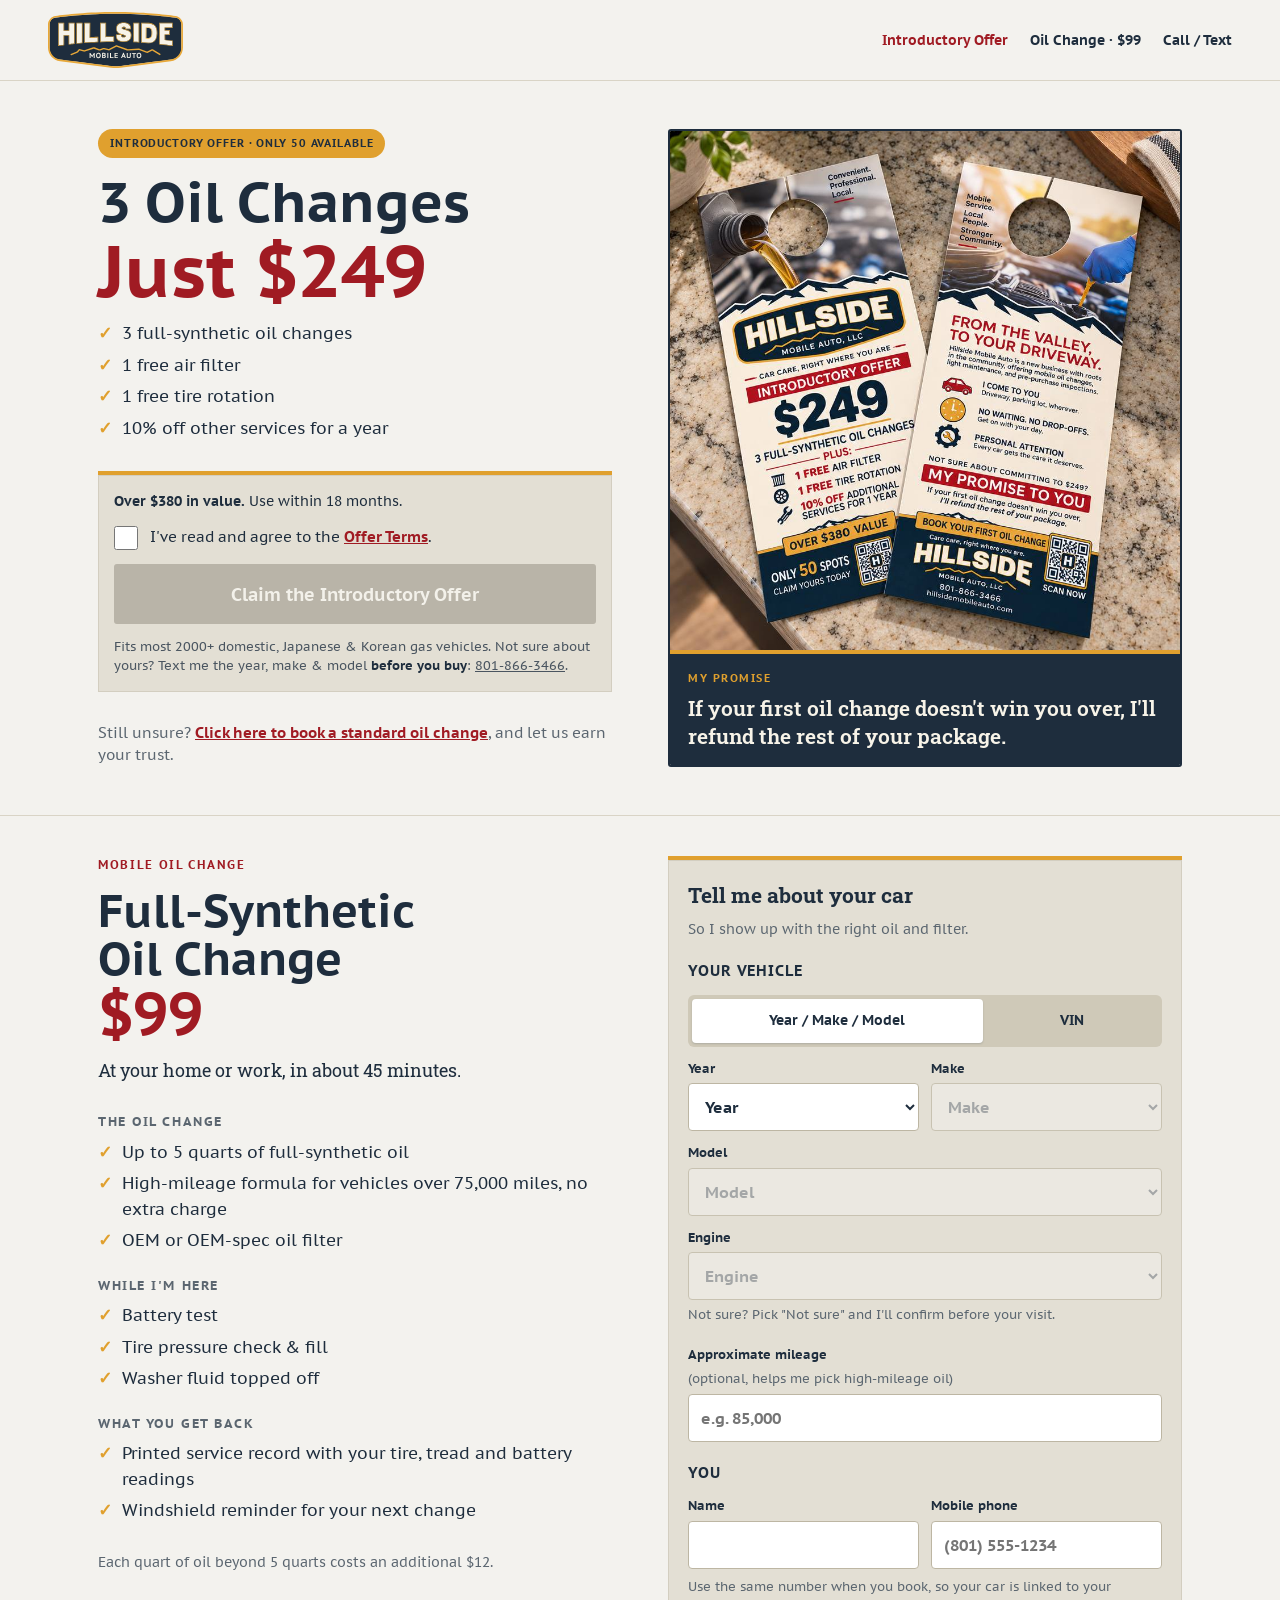
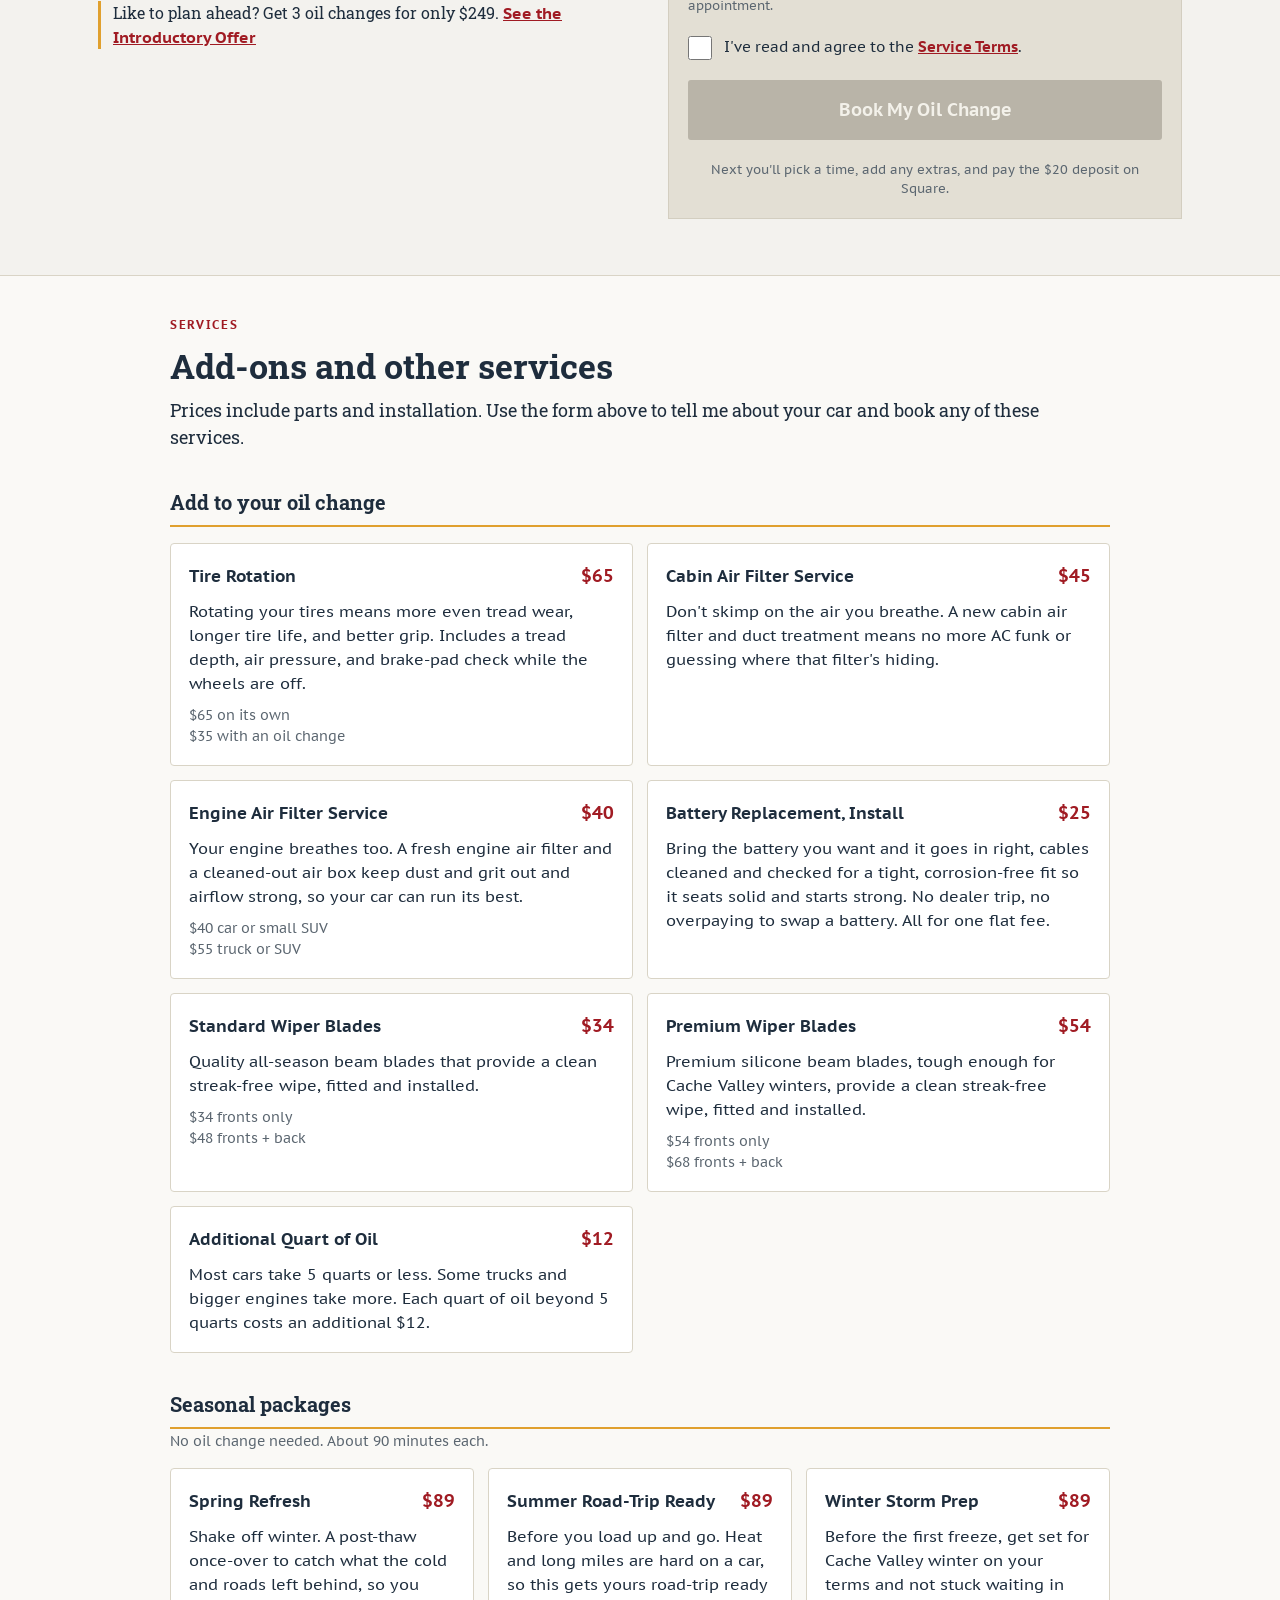
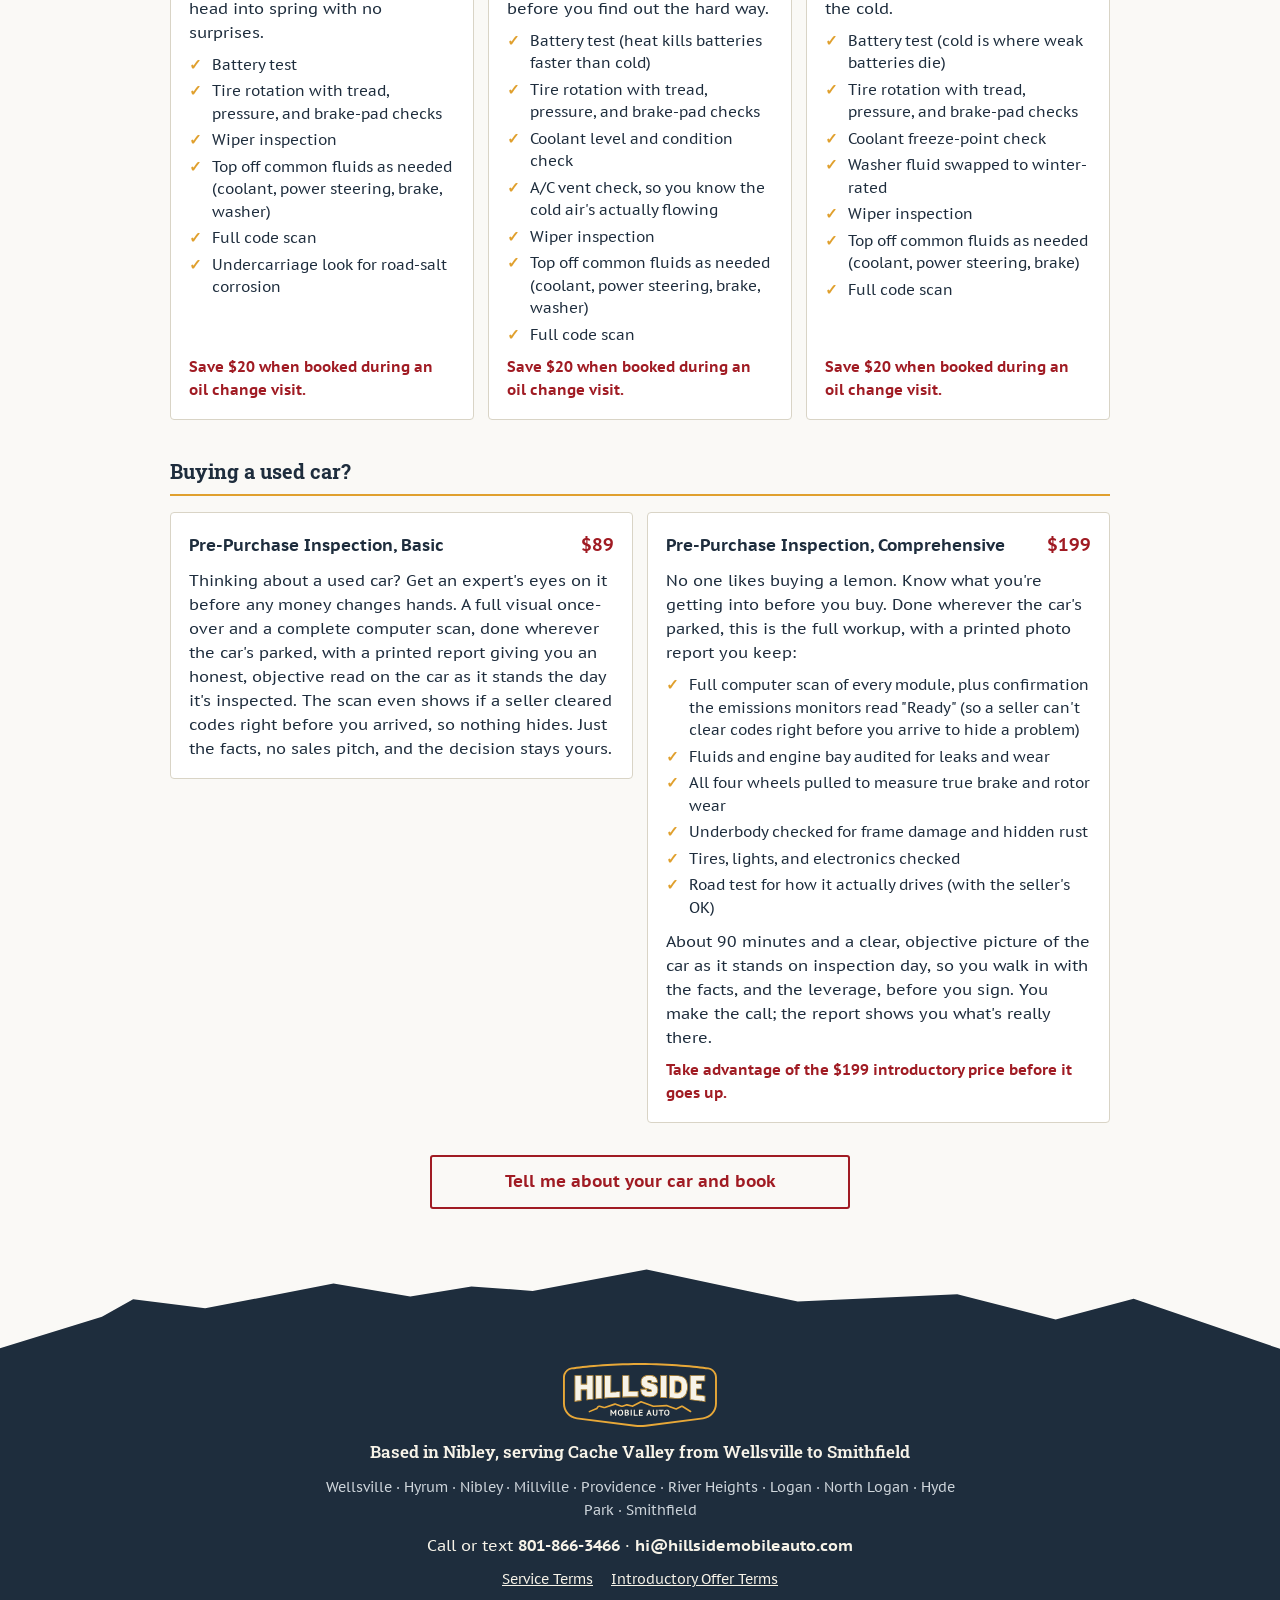
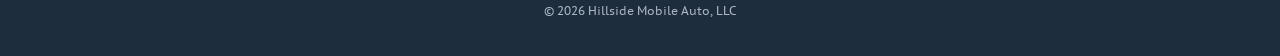
==== index.html @ eb0221ce "SEO: local title and description, LocalBusiness schema, footer town list, sitemap.xml, robots.txt" ====
<!DOCTYPE html>
<html lang="en">
<head>
<meta charset="UTF-8">
<meta name="viewport" content="width=device-width, initial-scale=1.0">
<title>Mobile Oil Change in Logan &amp; Cache Valley, UT | Hillside Mobile Auto</title>
<meta name="description" content="Full-synthetic oil changes at your home or work in Logan, Nibley, Providence, Hyrum, Smithfield and across Cache Valley. $99, or 3 for $249. Book online.">
<link rel="preconnect" href="https://fonts.googleapis.com">
<link rel="preconnect" href="https://fonts.gstatic.com" crossorigin>
<link href="https://fonts.googleapis.com/css2?family=Archivo+Expanded:wght@800&family=PT+Sans+Caption:wght@400;700&family=Roboto+Slab:wght@400;600;700&display=swap" rel="stylesheet">
<link rel="canonical" href="https://hillsidemobileauto.com/">
<meta property="og:type" content="website">
<meta property="og:url" content="https://hillsidemobileauto.com/">
<meta property="og:title" content="Hillside Mobile Auto: 3 Oil Changes, Just $249">
<meta property="og:description" content="Full-synthetic oil changes at your home or work in Cache Valley. Only 50 Introductory Offers available.">
<meta property="og:image" content="https://hillsidemobileauto.com/assets/hero-door-hangers.jpg">
<link rel="stylesheet" href="assets/site.css">
<script type="application/ld+json">
{"@context": "https://schema.org", "@type": "AutomotiveBusiness", "@id": "https://hillsidemobileauto.com/#business", "name": "Hillside Mobile Auto", "legalName": "Hillside Mobile Auto, LLC", "description": "Mobile full-synthetic oil changes, tire rotations, seasonal maintenance and pre-purchase inspections at your home or work in Cache Valley, Utah.", "url": "https://hillsidemobileauto.com/", "telephone": "+1-801-866-3466", "email": "hi@hillsidemobileauto.com", "image": "https://hillsidemobileauto.com/assets/hero-door-hangers.jpg", "priceRange": "$$", "slogan": "Car Care, Right Where You Are", "address": {"@type": "PostalAddress", "addressLocality": "Nibley", "addressRegion": "UT", "postalCode": "84321", "addressCountry": "US"}, "areaServed": [{"@type": "City", "name": "Wellsville, UT"}, {"@type": "City", "name": "Hyrum, UT"}, {"@type": "City", "name": "Nibley, UT"}, {"@type": "City", "name": "Millville, UT"}, {"@type": "City", "name": "Providence, UT"}, {"@type": "City", "name": "River Heights, UT"}, {"@type": "City", "name": "Logan, UT"}, {"@type": "City", "name": "North Logan, UT"}, {"@type": "City", "name": "Hyde Park, UT"}, {"@type": "City", "name": "Smithfield, UT"}, {"@type": "Place", "name": "Cache Valley, Utah"}], "openingHoursSpecification": [{"@type": "OpeningHoursSpecification", "dayOfWeek": ["Monday", "Tuesday", "Wednesday", "Thursday", "Friday", "Saturday"], "opens": "06:00", "closes": "21:00"}], "makesOffer": [{"@type": "Offer", "price": "99", "priceCurrency": "USD", "itemOffered": {"@type": "Service", "name": "Mobile Full-Synthetic Oil Change", "description": "Up to 5 quarts of full-synthetic oil, OEM or OEM-spec filter, battery test and tire pressure check, done at your home or work."}}, {"@type": "Offer", "price": "249", "priceCurrency": "USD", "itemOffered": {"@type": "Service", "name": "Introductory Offer: 3 Oil Changes", "description": "3 full-synthetic oil changes, 1 free air filter, 1 free tire rotation and 10% off other services for a year."}}, {"@type": "Offer", "price": "65", "priceCurrency": "USD", "itemOffered": {"@type": "Service", "name": "Mobile Tire Rotation"}}, {"@type": "Offer", "price": "89", "priceCurrency": "USD", "itemOffered": {"@type": "Service", "name": "Seasonal Maintenance Package"}}, {"@type": "Offer", "price": "89", "priceCurrency": "USD", "itemOffered": {"@type": "Service", "name": "Pre-Purchase Inspection, Basic"}}, {"@type": "Offer", "price": "199", "priceCurrency": "USD", "itemOffered": {"@type": "Service", "name": "Pre-Purchase Inspection, Comprehensive"}}]}
</script>
<style>
  /* October hours strip (temporary). Hidden by default; the script below shows it until Oct 31. */
  .promo{display:block;background:var(--amber);color:var(--navy);text-align:center;text-decoration:none;font-size:18px;font-weight:700;line-height:1.35;padding:14px 16px}
  .promo span{display:block;font-weight:400;font-size:16px;margin-top:2px}
  @media (min-width:820px){.promo{font-size:20px;padding:16px 24px}.promo span{display:inline;font-size:20px;margin:0 0 0 4px}}
  .promo:hover span,.promo:focus-visible span{text-decoration:underline}
  .promo:focus-visible{outline:3px solid var(--navy);outline-offset:-3px}
  /* Footer town list (for local search) */
  .foot .towns{font-size:14px;color:#cfd6dc;line-height:1.6}
</style>
</head>
<body>

<a class="promo" id="promo" href="#oil-change" hidden>October hours: 6 AM to 9 PM, Monday through Saturday. <span>Get it done before work or after dinner.</span></a>
<script>
  // Show the October hours strip until the end of Oct 31, 2026 (Utah time = 6:00 UTC on Nov 1).
  if (Date.now() < Date.UTC(2026, 10, 1, 6, 0, 0)) document.getElementById("promo").hidden = false;
</script>

<header class="s-head">
  <a class="badge-link" href="/" aria-label="Hillside Mobile Auto home"><img src="assets/badge.svg" alt="Hillside Mobile Auto" width="907" height="376"></a>
  <nav class="s-nav" aria-label="Main"><a class="o" href="#offer">Introductory Offer</a><a href="#oil-change">Oil Change · $99</a><a href="sms:+18018663466">Call / Text</a></nav>
  <a class="s-text" href="sms:+18018663466">Call / Text</a>
</header>

<main>
  <!-- ============ HERO: INTRODUCTORY OFFER (door hanger QR lands here) ============ -->
  <section id="offer" aria-labelledby="offer-title">
    <div class="hero">
      <div class="copy">
        <div class="grp pitch">
          <span class="chip">Introductory Offer · Only 50 Available</span>
          <h1 class="s-h1" id="offer-title">3 Oil Changes<br><span class="price-hl">Just $249</span></h1>
          <ul class="checks"><li>3 full-synthetic oil changes</li><li>1 free air filter</li><li>1 free tire rotation</li><li>10% off other services for a year</li></ul>
        </div>
        <div class="grp buy">
          <p class="value"><b>Over $380 in value.</b> Use within 18 months.</p>
          <label class="agree"><input type="checkbox" id="agreeOffer"> <span>I've read and agree to the <a href="/introductory-offer-terms.html" target="_blank" rel="noopener">Offer Terms</a>.</span></label>
          <a class="btn is-off" id="claim" href="https://square.link/u/TLJPELes" aria-disabled="true">Claim the Introductory Offer</a>
          <p class="elig">Fits most 2000+ domestic, Japanese &amp; Korean gas vehicles. Not sure about yours? Text me the year, make &amp; model <b>before you buy</b>: <a href="sms:+18018663466">801-866-3466</a>.</p>
        </div>
        <figure class="fig">
          <div class="media"><img src="assets/hero-door-hangers.jpg" alt="Hillside Mobile Auto door hangers on a kitchen counter" width="1000" height="914"></div>
          <figcaption class="plate"><p class="plate-by">My Promise</p><p class="plate-q">If your first oil change doesn't win you over, I'll refund the rest of your package.</p></figcaption>
        </figure>
        <div class="grp assure"><p class="alt">Still unsure? <a href="#oil-change">Click here to book a standard oil change</a>, and let us earn your trust.</p></div>
      </div>
    </div>
  </section>

  <!-- ============ $99 OIL CHANGE (hero "Still unsure?" link jumps here) ============ -->
  <section id="oil-change" class="sec" aria-labelledby="oc-title">
    <div class="wrap narrow">
      <div class="intro">
        <span class="eyebrow">Mobile Oil Change</span>
        <h2 class="h1" id="oc-title">Full-Synthetic Oil Change <span class="price">$99</span></h2>
        <p class="lede">At your home or work, in about 45 minutes.</p>
      </div>

      <div class="incl">
        <div>
          <h3 class="incl-h">The oil change</h3>
          <ul class="checks">
            <li>Up to 5 quarts of full-synthetic oil</li>
            <li>High-mileage formula for vehicles over 75,000 miles, no extra charge</li>
            <li>OEM or OEM-spec oil filter</li>
          </ul>
        </div>
        <div>
          <h3 class="incl-h">While I'm here</h3>
          <ul class="checks">
            <li>Battery test</li>
            <li>Tire pressure check &amp; fill</li>
            <li>Washer fluid topped off</li>
          </ul>
        </div>
        <div>
          <h3 class="incl-h">What you get back</h3>
          <ul class="checks">
            <li>Printed service record with your tire, tread and battery readings</li>
            <li>Windshield reminder for your next change</li>
          </ul>
        </div>
      </div>

      <p class="fine">Each quart of oil beyond 5 quarts costs an additional $12.</p>

      <form class="card" id="picker" novalidate aria-labelledby="pk-title">
    <h2 id="pk-title">Tell me about your car</h2>
    <p class="fine" style="margin-top:-12px">So I show up with the right oil and filter.</p>

    <div class="step">
      <div class="step-head"><h3>Your vehicle</h3></div>
      <div class="tabs" role="tablist" aria-label="How to enter your vehicle">
        <button type="button" role="tab" id="tabYmm" aria-selected="true" aria-controls="ymm">Year / Make / Model</button>
        <button type="button" role="tab" id="tabVin" aria-selected="false" aria-controls="vinStep" tabindex="-1">VIN</button>
      </div>
      <div class="grid" id="ymm" role="tabpanel" aria-labelledby="tabYmm">
        <label>Year<select id="year" required><option value="">Year</option></select></label>
        <label>Make<select id="make" required disabled><option value="">Make</option></select></label>
        <label class="full">Model<select id="model" required disabled><option value="">Model</option></select></label>
        <label class="full">Engine<select id="engine" required disabled><option value="">Engine</option></select>
          <span class="hint">Not sure? Pick "Not sure" and I'll confirm before your visit.</span></label>
      </div>
      <div id="vinStep" role="tabpanel" aria-labelledby="tabVin" hidden>
        <label>17-character VIN<input id="vin" maxlength="17" autocomplete="off" autocapitalize="characters" spellcheck="false" placeholder="e.g. 4T1B11HK5JU123456">
          <span class="hint">Most accurate. It's on your insurance card, registration, or the driver's side of the dashboard.</span></label>
      </div>
    </div>

    <div class="vehicle-chip" id="chip" aria-live="polite"></div>
    <div class="status" id="vstatus" role="status"></div>

    <div class="step">
      <div class="grid">
        <label class="full">Approximate mileage <span class="opt">(optional, helps me pick high-mileage oil)</span><input id="miles" inputmode="numeric" placeholder="e.g. 85,000"></label>
      </div>
    </div>

    <div class="step">
      <div class="step-head"><h3>You</h3></div>
      <div class="grid">
        <label>Name<input id="name" autocomplete="name" required></label>
        <label>Mobile phone<input id="phone" type="tel" autocomplete="tel" inputmode="tel" placeholder="(801) 555-1234" required></label>
      </div>
      <span class="hint" style="margin-top:-4px">Use the same number when you book, so your car is linked to your appointment.</span>
      <div class="hp" aria-hidden="true"><label>Website<input id="website" tabindex="-1" autocomplete="off"></label></div>
    </div>

    <label class="agree"><input type="checkbox" id="agreeService"> <span>I've read and agree to the <a href="/terms.html" target="_blank" rel="noopener">Service Terms</a>.</span></label>
    <div class="status" id="fstatus" role="alert"></div>
    <button class="btn" id="go" type="submit" disabled>Book My Oil Change</button>
    <p class="after">Next you'll pick a time, add any extras, and pay the $20 deposit on Square.</p>
  </form>

      <p class="nudge">Like to plan ahead? Get 3 oil changes for only $249. <a href="#offer">See the Introductory Offer</a></p>
    </div>
  </section>

  <!-- ============ SERVICES & ADD-ONS ============ -->
  <section id="services" class="sec sec-alt" aria-labelledby="svc-title">
    <div class="wrap">
      <div class="intro">
        <span class="eyebrow">Services</span>
        <h2 class="h2" id="svc-title">Add-ons and other services</h2>
        <p class="lede">Prices include parts and installation. Use the form above to tell me about your car and book any of these services.</p>
      </div>

      <h3 class="grp-h">Add to your oil change</h3>
      <div class="svc-grid">
        <article class="svc">
          <div class="svc-top"><h4>Tire Rotation</h4><p class="svc-price">$65</p></div>
          <p>Rotating your tires means more even tread wear, longer tire life, and better grip. Includes a tread depth, air pressure, and brake-pad check while the wheels are off.</p>
          <p class="svc-note">$65 on its own<br>$35 with an oil change</p>
        </article>

        <article class="svc">
          <div class="svc-top"><h4>Cabin Air Filter Service</h4><p class="svc-price">$45</p></div>
          <p>Don't skimp on the air you breathe. A new cabin air filter and duct treatment means no more AC funk or guessing where that filter's hiding.</p>
        </article>

        <article class="svc">
          <div class="svc-top"><h4>Engine Air Filter Service</h4><p class="svc-price">$40</p></div>
          <p>Your engine breathes too. A fresh engine air filter and a cleaned-out air box keep dust and grit out and airflow strong, so your car can run its best.</p>
          <p class="svc-note">$40 car or small SUV<br>$55 truck or SUV</p>
        </article>

        <article class="svc">
          <div class="svc-top"><h4>Battery Replacement, Install</h4><p class="svc-price">$25</p></div>
          <p>Bring the battery you want and it goes in right, cables cleaned and checked for a tight, corrosion-free fit so it seats solid and starts strong. No dealer trip, no overpaying to swap a battery. All for one flat fee.</p>
        </article>

        <article class="svc">
          <div class="svc-top"><h4>Standard Wiper Blades</h4><p class="svc-price">$34</p></div>
          <p>Quality all-season beam blades that provide a clean streak-free wipe, fitted and installed.</p>
          <p class="svc-note">$34 fronts only<br>$48 fronts + back</p>
        </article>

        <article class="svc">
          <div class="svc-top"><h4>Premium Wiper Blades</h4><p class="svc-price">$54</p></div>
          <p>Premium silicone beam blades, tough enough for Cache Valley winters, provide a clean streak-free wipe, fitted and installed.</p>
          <p class="svc-note">$54 fronts only<br>$68 fronts + back</p>
        </article>

        <article class="svc">
          <div class="svc-top"><h4>Additional Quart of Oil</h4><p class="svc-price">$12</p></div>
          <p>Most cars take 5 quarts or less. Some trucks and bigger engines take more. Each quart of oil beyond 5 quarts costs an additional $12.</p>
        </article>
      </div>

      <h3 class="grp-h">Seasonal packages</h3>
      <p class="fine grp-sub">No oil change needed. About 90 minutes each.</p>
      <div class="svc-grid three">
        <article class="svc">
          <div class="svc-top"><h4>Spring Refresh</h4><p class="svc-price">$89</p></div>
          <p>Shake off winter. A post-thaw once-over to catch what the cold and roads left behind, so you head into spring with no surprises.</p>
          <ul class="checks sm">
            <li>Battery test</li>
            <li>Tire rotation with tread, pressure, and brake-pad checks</li>
            <li>Wiper inspection</li>
            <li>Top off common fluids as needed (coolant, power steering, brake, washer)</li>
            <li>Full code scan</li>
            <li>Undercarriage look for road-salt corrosion</li>
          </ul>
          <p class="svc-save">Save $20 when booked during an oil change visit.</p>
        </article>

        <article class="svc">
          <div class="svc-top"><h4>Summer Road-Trip Ready</h4><p class="svc-price">$89</p></div>
          <p>Before you load up and go. Heat and long miles are hard on a car, so this gets yours road-trip ready before you find out the hard way.</p>
          <ul class="checks sm">
            <li>Battery test (heat kills batteries faster than cold)</li>
            <li>Tire rotation with tread, pressure, and brake-pad checks</li>
            <li>Coolant level and condition check</li>
            <li>A/C vent check, so you know the cold air's actually flowing</li>
            <li>Wiper inspection</li>
            <li>Top off common fluids as needed (coolant, power steering, brake, washer)</li>
            <li>Full code scan</li>
          </ul>
          <p class="svc-save">Save $20 when booked during an oil change visit.</p>
        </article>

        <article class="svc">
          <div class="svc-top"><h4>Winter Storm Prep</h4><p class="svc-price">$89</p></div>
          <p>Before the first freeze, get set for Cache Valley winter on your terms and not stuck waiting in the cold.</p>
          <ul class="checks sm">
            <li>Battery test (cold is where weak batteries die)</li>
            <li>Tire rotation with tread, pressure, and brake-pad checks</li>
            <li>Coolant freeze-point check</li>
            <li>Washer fluid swapped to winter-rated</li>
            <li>Wiper inspection</li>
            <li>Top off common fluids as needed (coolant, power steering, brake)</li>
            <li>Full code scan</li>
          </ul>
          <p class="svc-save">Save $20 when booked during an oil change visit.</p>
        </article>
      </div>

      <h3 class="grp-h">Buying a used car?</h3>
      <div class="svc-grid top">
        <article class="svc">
          <div class="svc-top"><h4>Pre-Purchase Inspection, Basic</h4><p class="svc-price">$89</p></div>
          <p>Thinking about a used car? Get an expert's eyes on it before any money changes hands. A full visual once-over and a complete computer scan, done wherever the car's parked, with a printed report giving you an honest, objective read on the car as it stands the day it's inspected. The scan even shows if a seller cleared codes right before you arrived, so nothing hides. Just the facts, no sales pitch, and the decision stays yours.</p>
        </article>
        <article class="svc">
          <div class="svc-top"><h4>Pre-Purchase Inspection, Comprehensive</h4><p class="svc-price">$199</p></div>
          <p>No one likes buying a lemon. Know what you're getting into before you buy. Done wherever the car's parked, this is the full workup, with a printed photo report you keep:</p>
          <ul class="checks sm">
            <li>Full computer scan of every module, plus confirmation the emissions monitors read "Ready" (so a seller can't clear codes right before you arrive to hide a problem)</li>
            <li>Fluids and engine bay audited for leaks and wear</li>
            <li>All four wheels pulled to measure true brake and rotor wear</li>
            <li>Underbody checked for frame damage and hidden rust</li>
            <li>Tires, lights, and electronics checked</li>
            <li>Road test for how it actually drives (with the seller's OK)</li>
          </ul>
          <p>About 90 minutes and a clear, objective picture of the car as it stands on inspection day, so you walk in with the facts, and the leverage, before you sign. You make the call; the report shows you what's really there.</p>
          <p class="svc-save">Take advantage of the $199 introductory price before it goes up.</p>
        </article>
      </div>

      <div class="back"><a class="btn btn-ghost" href="#picker">Tell me about your car and book</a></div>
    </div>
  </section>
</main>

<footer>
  <div class="ridge-wrap" aria-hidden="true"><svg class="ridge" viewBox="0 0 1067 160" preserveAspectRatio="none"><path d="M0,160l0,-12l85,-56l26,-31l60,16l107,-44l64,23l51,-18l51,8l95,-38l126,57l133,-13l82,45l65,-37l122,89l0,12Z" fill="#1E2D3D"/></svg></div>
  <div class="foot">
    <div class="foot-in">
      <img src="assets/badge.svg" alt="Hillside Mobile Auto" width="907" height="376">
      <p class="area">Based in Nibley, serving Cache Valley from Wellsville to Smithfield</p>
      <p class="towns">Wellsville · Hyrum · Nibley · Millville · Providence · River Heights · Logan · North Logan · Hyde Park · Smithfield</p>
      <p class="contact">Call or text <a href="sms:+18018663466">801-866-3466</a> · <a href="mailto:hi@hillsidemobileauto.com">hi@hillsidemobileauto.com</a></p>
      <p class="links"><a href="/terms.html">Service Terms</a><a href="/introductory-offer-terms.html">Introductory Offer Terms</a></p>
      <p class="copy-r">© 2026 Hillside Mobile Auto, LLC</p>
    </div>
  </div>
</footer>

<script src="assets/home.js"></script>
</body>
</html>
---- assets/site.css ----
/* Hillside Mobile Auto: one-page site. Phone-first; laptop layout at 820px+. */
:root{
  --navy:#1E2D3D; --page:#F3F2EE; --alt:#FAF9F6; --panel:#E3DFD4; --panel-edge:#D3CEC0; --amber:#E0A02E;
  --maroon:#A01B23; --muted:#5b6670; --line:#d9d4c6; --white:#FFFFFF; --cream:#F7F3E8;
  --ok:#2f6b3a; --okbg:#e8f1e8; --warnbg:#fbf1dc;
  --f-display:'Archivo Expanded','Arial Black',sans-serif;
  --f-body:'PT Sans Caption',Arial,sans-serif;
  --f-slab:'Roboto Slab',Georgia,serif;
}
*{box-sizing:border-box}
html{color-scheme:light;scroll-behavior:smooth}
@media (prefers-reduced-motion:reduce){html{scroll-behavior:auto}}
[hidden]{display:none!important}
body{margin:0;background:var(--page);color:var(--navy);font-family:var(--f-body);font-size:16px;line-height:1.5}
a{color:var(--maroon)}
img{max-width:100%;display:block}
.test-banner{background:var(--navy);color:#fff;text-align:center;font-size:13px;padding:8px 16px}

/* ---------- header ---------- */
.s-head{display:flex;align-items:center;justify-content:space-between;gap:12px;padding:12px 20px;border-bottom:1px solid var(--line);background:var(--page)}
.badge-link img{height:46px;width:auto}
.s-nav{display:none;gap:22px;font-size:14px;font-weight:700}
.s-nav a{color:var(--navy);text-decoration:none}
.s-nav a.o{color:var(--maroon)}
.s-text{font-size:14px;font-weight:700;color:var(--maroon);text-decoration:none;white-space:nowrap}

/* ---------- shared ---------- */
.eyebrow{font-size:12px;font-weight:700;letter-spacing:.14em;text-transform:uppercase;color:var(--maroon)}
.checks{list-style:none;margin:0;padding:0;display:flex;flex-direction:column;gap:6px;font-size:17px}
.checks li{display:flex;gap:10px}
.checks li:before{content:"✓";color:var(--amber);font-weight:700}
.checks.sm{font-size:15px;gap:4px}
.fine{font-size:14px;color:var(--muted);margin:0}
.btn{display:flex;align-items:center;justify-content:center;width:100%;min-height:60px;border:0;border-radius:3px;background:var(--maroon);color:#fff;font:inherit;font-weight:700;font-size:18px;cursor:pointer;padding:14px 20px;text-align:center;text-decoration:none}
.btn:focus-visible{outline:3px solid var(--amber);outline-offset:3px}
.btn:disabled,.btn.is-off{background:#b9b4a8;color:#f3f1ea;cursor:not-allowed}
a.btn.is-off{pointer-events:none}
.btn.btn-ghost{background:transparent;color:var(--maroon);box-shadow:inset 0 0 0 2px var(--maroon);max-width:420px;min-height:52px;font-size:17px}
.agree{display:flex;gap:12px;align-items:flex-start;font-size:15px;font-weight:400;line-height:1.4;cursor:pointer;flex-direction:row}
.agree input{appearance:auto;width:24px;height:24px;min-height:0;margin:0;flex:0 0 auto;accent-color:var(--maroon);cursor:pointer;padding:0}
.agree a{font-weight:700}

/* ---------- hero (Introductory Offer) ---------- */
.hero{padding:28px 20px 40px;max-width:1180px;margin:0 auto}
.copy{display:flex;flex-direction:column;gap:30px;min-width:0}
.grp{display:flex;flex-direction:column;min-width:0}
.pitch{gap:14px}
.chip{display:inline-block;background:var(--amber);color:var(--navy);font-size:11px;font-weight:700;text-transform:uppercase;letter-spacing:.08em;padding:6px 12px;border-radius:20px;align-self:flex-start}
.s-h1{font-weight:700;line-height:1.05;font-size:40px;margin:0;text-wrap:balance}
.price-hl{color:var(--maroon);display:block;font-size:1.3em;line-height:1;margin-top:4px}
.buy{gap:14px;background:var(--panel);box-shadow:inset 0 0 0 1px var(--panel-edge);border-top:4px solid var(--amber);padding:16px}
.buy p{margin:0}
.value{font-size:14px}
.elig{font-size:13px;color:#4a5560;line-height:1.45}
.elig b{color:var(--navy)}
.elig a{color:inherit;white-space:nowrap}
.fig{margin:0;display:flex;flex-direction:column;border:2px solid var(--navy);border-radius:3px;overflow:hidden;background:var(--cream);min-width:0}
.media{aspect-ratio:4/3;overflow:hidden;background:#dcd9cb}
.media img{width:100%;height:100%;object-fit:cover;object-position:50% 45%}
.plate{background:var(--navy);color:var(--cream);border-top:4px solid var(--amber);padding:16px 18px 14px;display:flex;flex-direction:column;gap:8px}
.plate p{margin:0}
.plate-by{font-size:11px;font-weight:700;letter-spacing:.14em;text-transform:uppercase;color:var(--amber)}
.plate-q{font-family:var(--f-slab);font-size:17px;line-height:1.35;font-weight:600}
.alt{font-size:15px;color:var(--muted);margin:0}
.alt a{font-weight:700}

/* ---------- sections ---------- */
.sec{padding-block:40px 56px;border-top:1px solid var(--line)}
.sec-alt{background:var(--alt)}
.wrap{max-width:980px;margin:0 auto;padding-inline:20px;display:flex;flex-direction:column;gap:28px}
.wrap.narrow{max-width:640px}
.intro{display:flex;flex-direction:column;gap:12px}
.h1{font-size:clamp(32px,8vw,46px);line-height:1.05;margin:0;text-wrap:balance}
.h1 .price{display:block;color:var(--maroon);font-size:1.3em}
.h2{font-family:var(--f-slab);font-size:clamp(26px,6vw,34px);line-height:1.15;margin:0}
.lede{margin:0;font-size:18px;font-family:var(--f-slab)}
.incl{display:grid;gap:22px}
.incl-h{margin:0 0 8px;font-size:13px;letter-spacing:.12em;text-transform:uppercase;color:var(--muted)}
.nudge{border-left:3px solid var(--amber);padding-left:12px;font-family:var(--f-slab);font-size:16px;margin:0}
.nudge a{font-family:var(--f-body);font-weight:700}
#oil-change,#services,#offer,#picker{scroll-margin-top:12px}
/* $99 section: description left, car form right on laptop (mirrors the hero) */
#oil-change .wrap{display:grid;gap:28px;grid-template-areas:"intro" "incl" "fine" "form" "nudge"}
#oil-change .intro{grid-area:intro}
#oil-change .incl{grid-area:incl}
#oil-change .wrap > .fine{grid-area:fine}
#oil-change #picker{grid-area:form}
#oil-change .nudge{grid-area:nudge}

/* ---------- car picker form ---------- */
.card{background:var(--panel);box-shadow:inset 0 0 0 1px var(--panel-edge);border-top:4px solid var(--amber);padding:20px;display:flex;flex-direction:column;gap:20px}
.card h2{font-family:var(--f-slab);font-size:21px;margin:0}
.step{display:flex;flex-direction:column;gap:12px}
.step-head{display:flex;align-items:baseline;justify-content:space-between;gap:10px;flex-wrap:wrap}
.step-head h3{margin:0;font-size:15px;letter-spacing:.06em;text-transform:uppercase}
.linkbtn{background:none;border:0;padding:0;font:inherit;font-size:14px;font-weight:700;color:var(--maroon);text-decoration:underline;text-underline-offset:3px;cursor:pointer}
.tabs{display:grid;grid-template-columns:1.7fr 1fr;background:#cfc9b8;border-radius:6px;padding:4px;gap:4px}
.tabs [role=tab]{font:inherit;font-size:14px;white-space:nowrap;padding:0 8px;font-weight:700;border:0;border-radius:4px;min-height:44px;background:transparent;color:var(--navy);cursor:pointer}
.tabs [role=tab][aria-selected=true]{background:var(--white);box-shadow:0 1px 2px rgba(30,45,61,.18)}
.tabs [role=tab]:focus-visible{outline:3px solid var(--amber);outline-offset:1px}
.grid{display:grid;grid-template-columns:1fr 1fr;gap:12px}
.grid .full{grid-column:1/-1}
@media (max-width:420px){.grid{grid-template-columns:1fr}}
.card label{display:flex;flex-direction:column;gap:5px;font-size:13px;font-weight:700;min-width:0}
.card label.agree{flex-direction:row;font-size:15px;font-weight:400;gap:12px}
label .opt{font-weight:400;color:var(--muted)}
select,input{font:inherit;font-size:16px;width:100%;min-height:48px;padding:10px 12px;border:1.5px solid #bdb6a3;border-radius:4px;background:var(--white);color:var(--navy)}
select:disabled{background:#efede7;color:#8a8f94}
select:focus,input:focus{outline:3px solid var(--amber);outline-offset:1px;border-color:var(--navy)}
.hint{font-size:13px;color:var(--muted);font-weight:400}
.status{font-size:14px;padding:10px 12px;border-radius:4px;display:none}
.status.show{display:block}
.status.ok{background:var(--okbg);color:var(--ok)}
.status.warn{background:var(--warnbg);color:#6d4b0e}
.status.err{background:#f6e3e4;color:var(--maroon)}
.vehicle-chip{display:none;background:var(--white);border-radius:4px;padding:10px 12px;font-weight:700}
.vehicle-chip.show{display:block}
.after{font-size:13px;color:var(--muted);text-align:center;margin:0}
.hp{position:absolute;left:-9999px;width:1px;height:1px;overflow:hidden}
.spin{display:inline-block;width:14px;height:14px;border:2px solid currentColor;border-right-color:transparent;border-radius:50%;animation:s .7s linear infinite;vertical-align:-2px;margin-right:6px}
@keyframes s{to{transform:rotate(360deg)}}
@media (prefers-reduced-motion:reduce){.spin{animation:none}}

/* ---------- services ---------- */
.grp-h{margin:8px 0 -12px;font-family:var(--f-slab);font-size:20px;padding-bottom:8px;border-bottom:2px solid var(--amber)}
.grp-sub{margin:-14px 0 -12px}
.svc-grid{display:grid;grid-template-columns:1fr;gap:14px}
@media (min-width:760px){.svc-grid{grid-template-columns:1fr 1fr}}
@media (min-width:960px){.svc-grid.three{grid-template-columns:repeat(3,1fr)}}
.svc-grid.top{align-items:start}
.svc{background:var(--white);border:1px solid var(--line);border-radius:4px;padding:18px;display:flex;flex-direction:column;gap:10px}
.svc p{margin:0}
.svc-top{display:flex;justify-content:space-between;align-items:baseline;gap:12px;flex-wrap:wrap}
.svc-top h4{margin:0;font-size:17px;line-height:1.25}
.svc-price{margin:0;font-weight:700;color:var(--maroon);font-size:18px;white-space:nowrap}
.svc-note{font-size:14px;color:var(--muted)}
.svc-save{font-weight:700;color:var(--maroon);font-size:15px;margin-top:auto!important}
.back{display:flex;justify-content:center;padding-top:4px}

/* ---------- footer ---------- */
.ridge-wrap{background:var(--alt);line-height:0}
.ridge{display:block;width:100%;height:56px}
.foot{background:var(--navy);color:var(--cream);padding:8px 20px 36px;text-align:center}
.foot-in{max-width:640px;margin:0 auto;display:flex;flex-direction:column;align-items:center;gap:12px}
.foot img{height:64px;width:auto}
.foot p{margin:0}
.foot .area{font-family:var(--f-slab);font-size:17px;font-weight:600}
.foot a{color:var(--cream)}
.foot .contact a{font-weight:700;text-decoration:none}
.foot .links{font-size:14px;display:flex;gap:6px 18px;flex-wrap:wrap;justify-content:center}
.foot .copy-r{font-size:12px;color:#aab6c0}

/* ---------- laptop ---------- */
@media (min-width:820px){
  .s-head{padding:12px 48px}
  .badge-link img{height:56px}
  .s-nav{display:flex}
  .s-text{display:none}
  .hero{padding:48px;display:grid;grid-template-columns:1fr 1fr;column-gap:56px;row-gap:30px;grid-template-rows:auto auto 1fr}
  .copy{display:contents}
  .pitch,.buy,.assure{grid-column:1}
  .fig{grid-column:2;grid-row:1 / span 3}
  .fig .media{aspect-ratio:auto;flex:1;min-height:340px}
  .s-h1{font-size:56px}
  .plate-q{font-size:21px}
  .ridge{height:90px}
  #oil-change .wrap{max-width:1180px;padding-inline:48px;grid-template-columns:1fr 1fr;column-gap:56px;grid-template-rows:auto auto auto 1fr;grid-template-areas:"intro form" "incl form" "fine form" "nudge form";align-items:start}
}
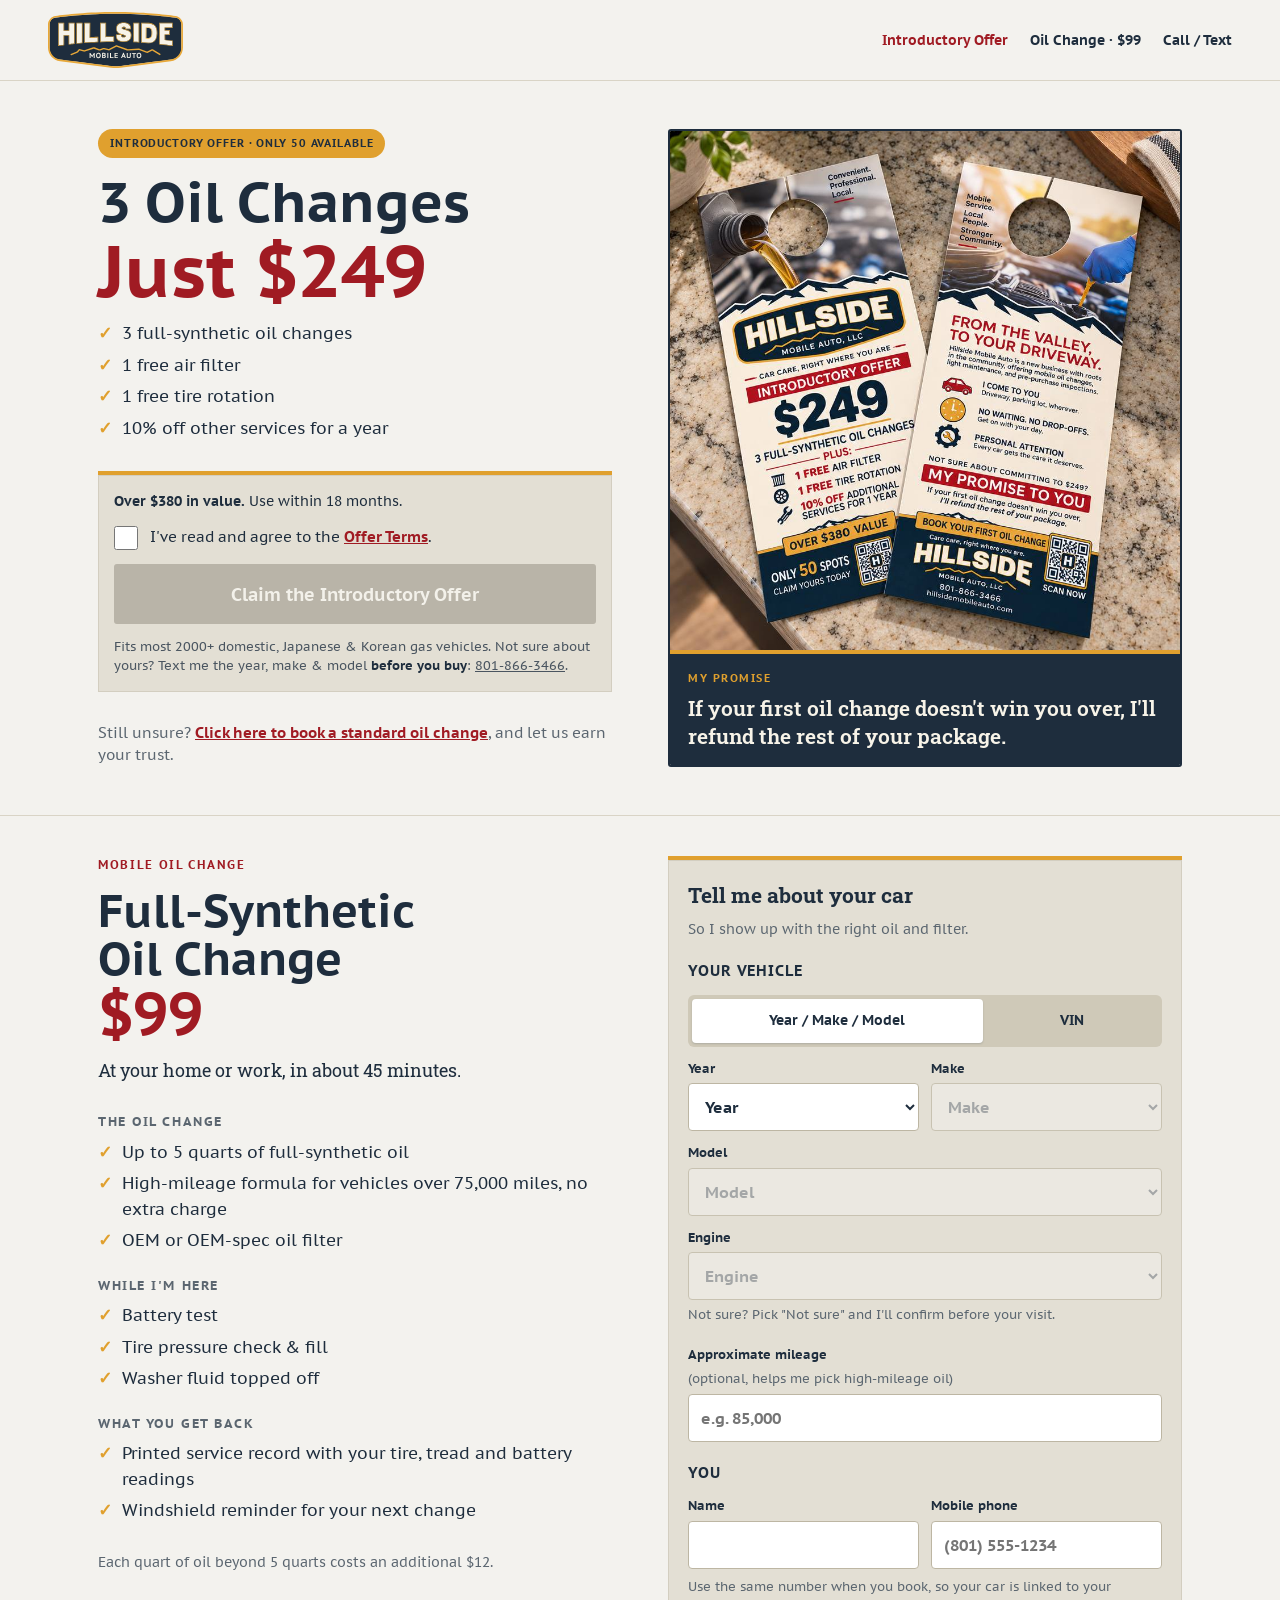
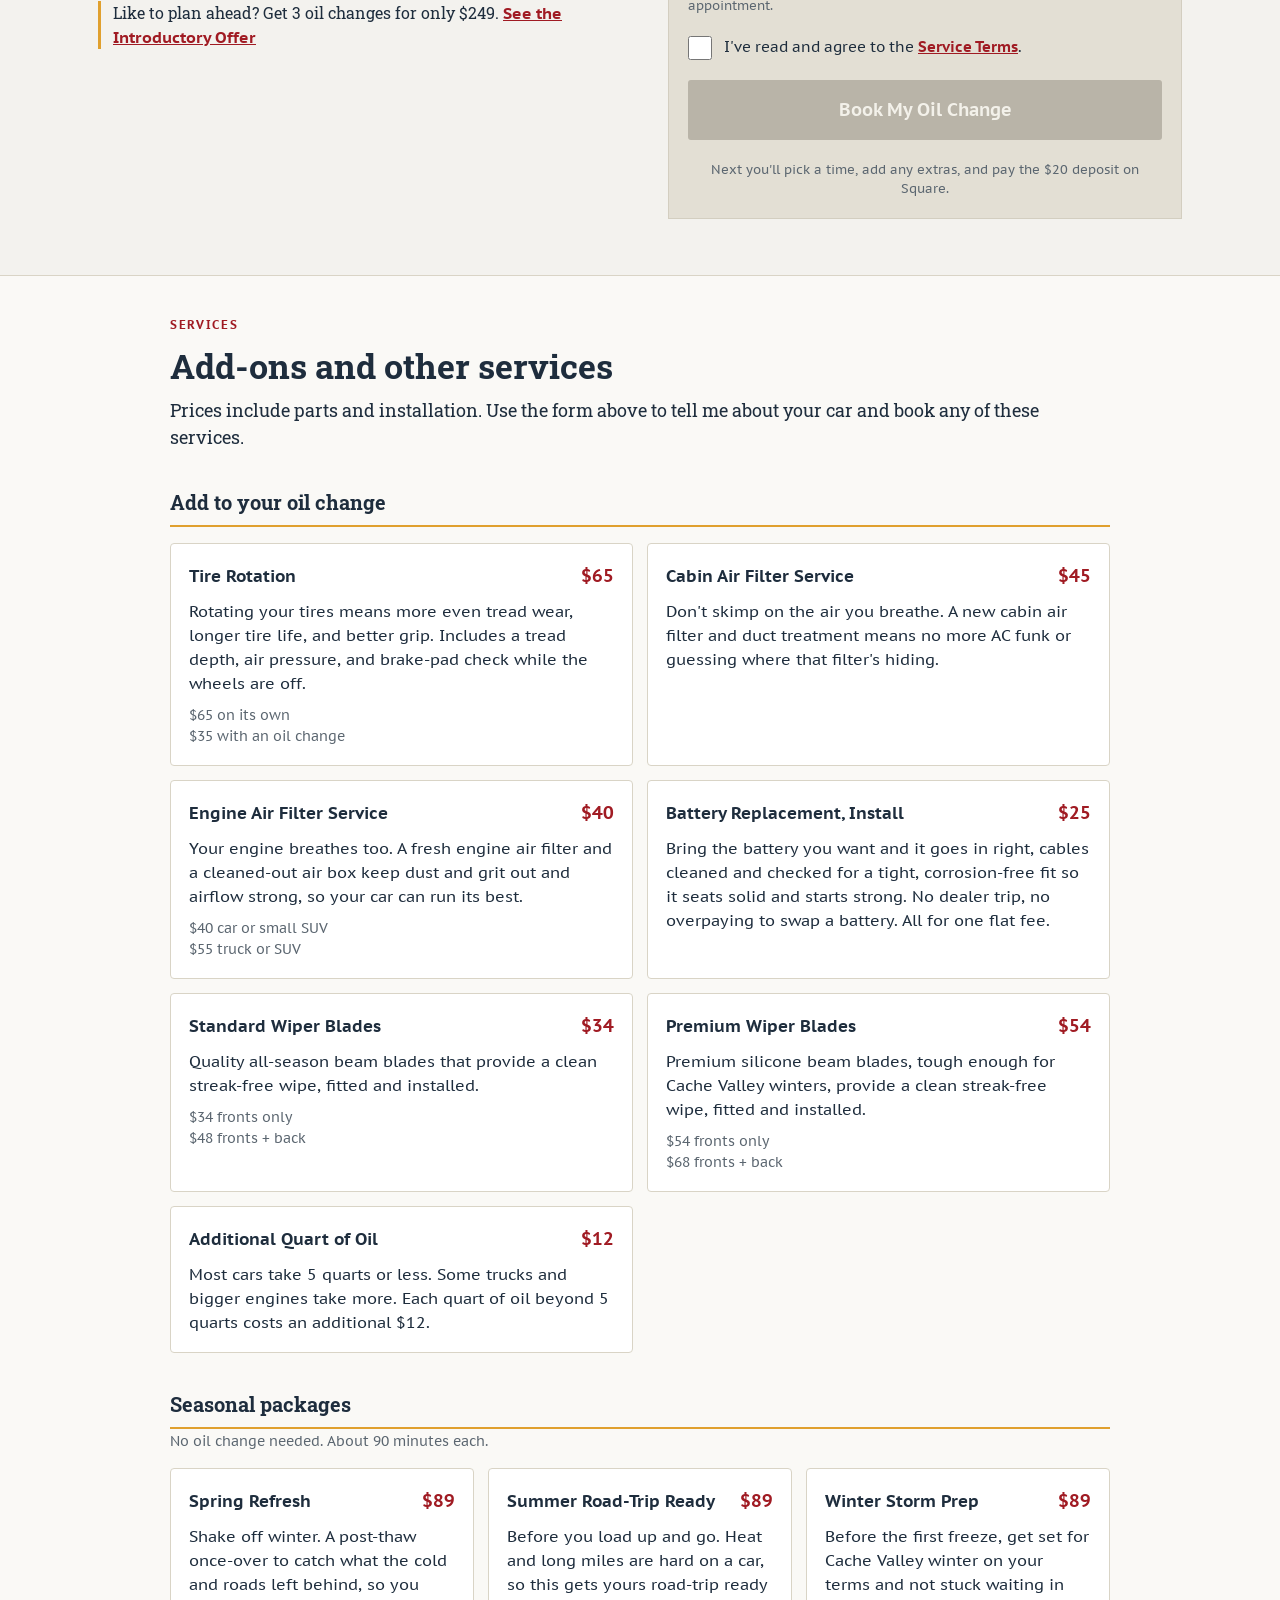
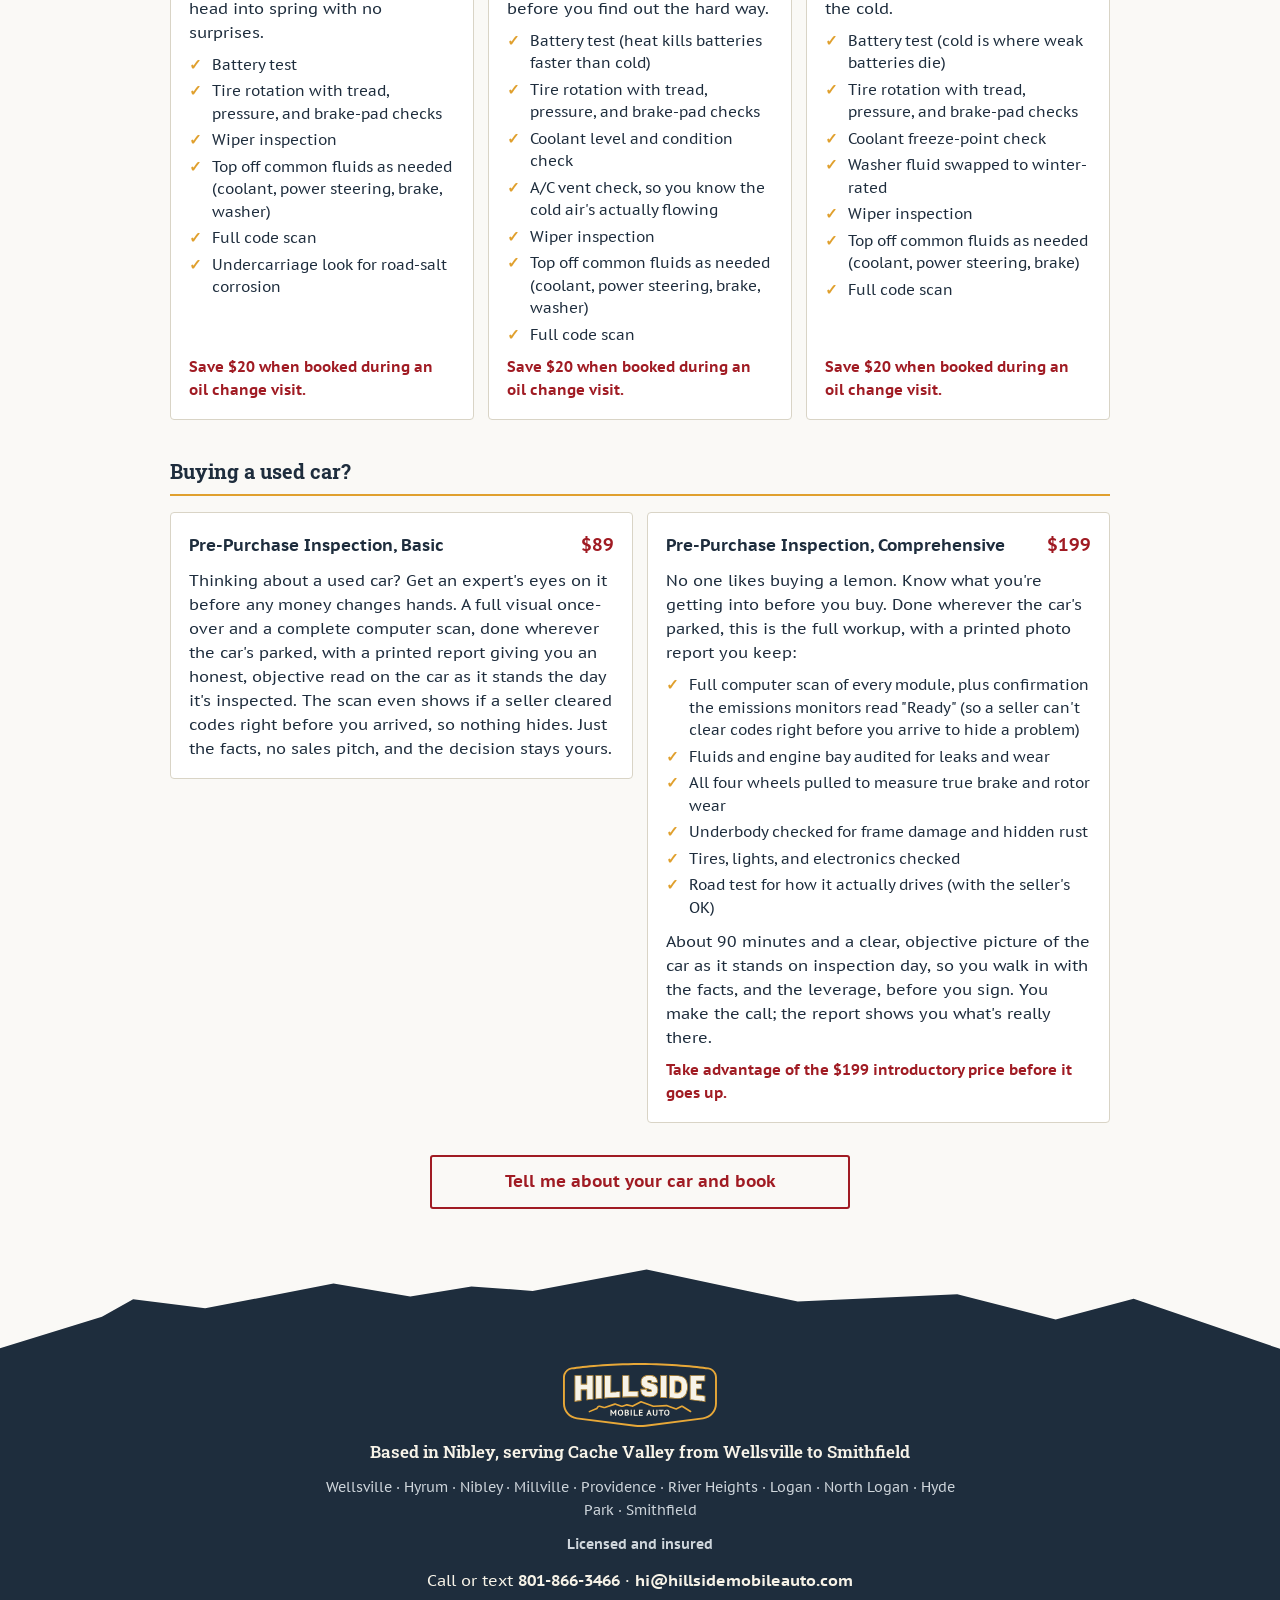
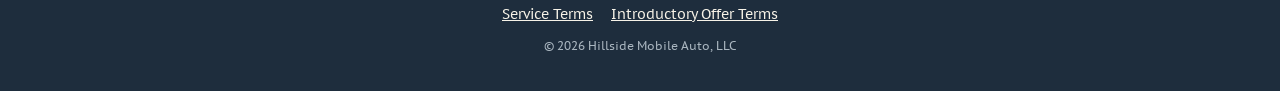
==== commit 8032ee67: "Add "Licensed and insured" footer line (shows from 12:01 AM Oct 14, 2026 when the policy starts) Co-" ====
--- a/index.html
+++ b/index.html
@@ -27,6 +27,9 @@
   .promo:focus-visible{outline:3px solid var(--navy);outline-offset:-3px}
   /* Footer town list (for local search) */
   .foot .towns{font-size:14px;color:#cfd6dc;line-height:1.6}
+  /* Footer "Licensed and insured" line (hidden until the policy starts; see script at the bottom) */
+  .foot .insured{font-size:14px;font-weight:700;color:#cfd6dc;line-height:1.6}
+  .foot .insured[hidden]{display:none}
 </style>
 </head>
 <body>
@@ -290,6 +293,7 @@
       <img src="assets/badge.svg" alt="Hillside Mobile Auto" width="907" height="376">
       <p class="area">Based in Nibley, serving Cache Valley from Wellsville to Smithfield</p>
       <p class="towns">Wellsville · Hyrum · Nibley · Millville · Providence · River Heights · Logan · North Logan · Hyde Park · Smithfield</p>
+      <p class="insured" id="insured" hidden>Licensed and insured</p>
       <p class="contact">Call or text <a href="sms:+18018663466">801-866-3466</a> · <a href="mailto:hi@hillsidemobileauto.com">hi@hillsidemobileauto.com</a></p>
       <p class="links"><a href="/terms.html">Service Terms</a><a href="/introductory-offer-terms.html">Introductory Offer Terms</a></p>
       <p class="copy-r">© 2026 Hillside Mobile Auto, LLC</p>
@@ -297,6 +301,10 @@
   </div>
 </footer>
 
+<script>
+  // Show "Licensed and insured" once the policy starts: 12:01 AM Utah time on Oct 14, 2026 (06:01 UTC).
+  if (Date.now() >= Date.UTC(2026, 9, 14, 6, 1, 0)) document.getElementById("insured").hidden = false;
+</script>
 <script src="assets/home.js"></script>
 </body>
 </html>
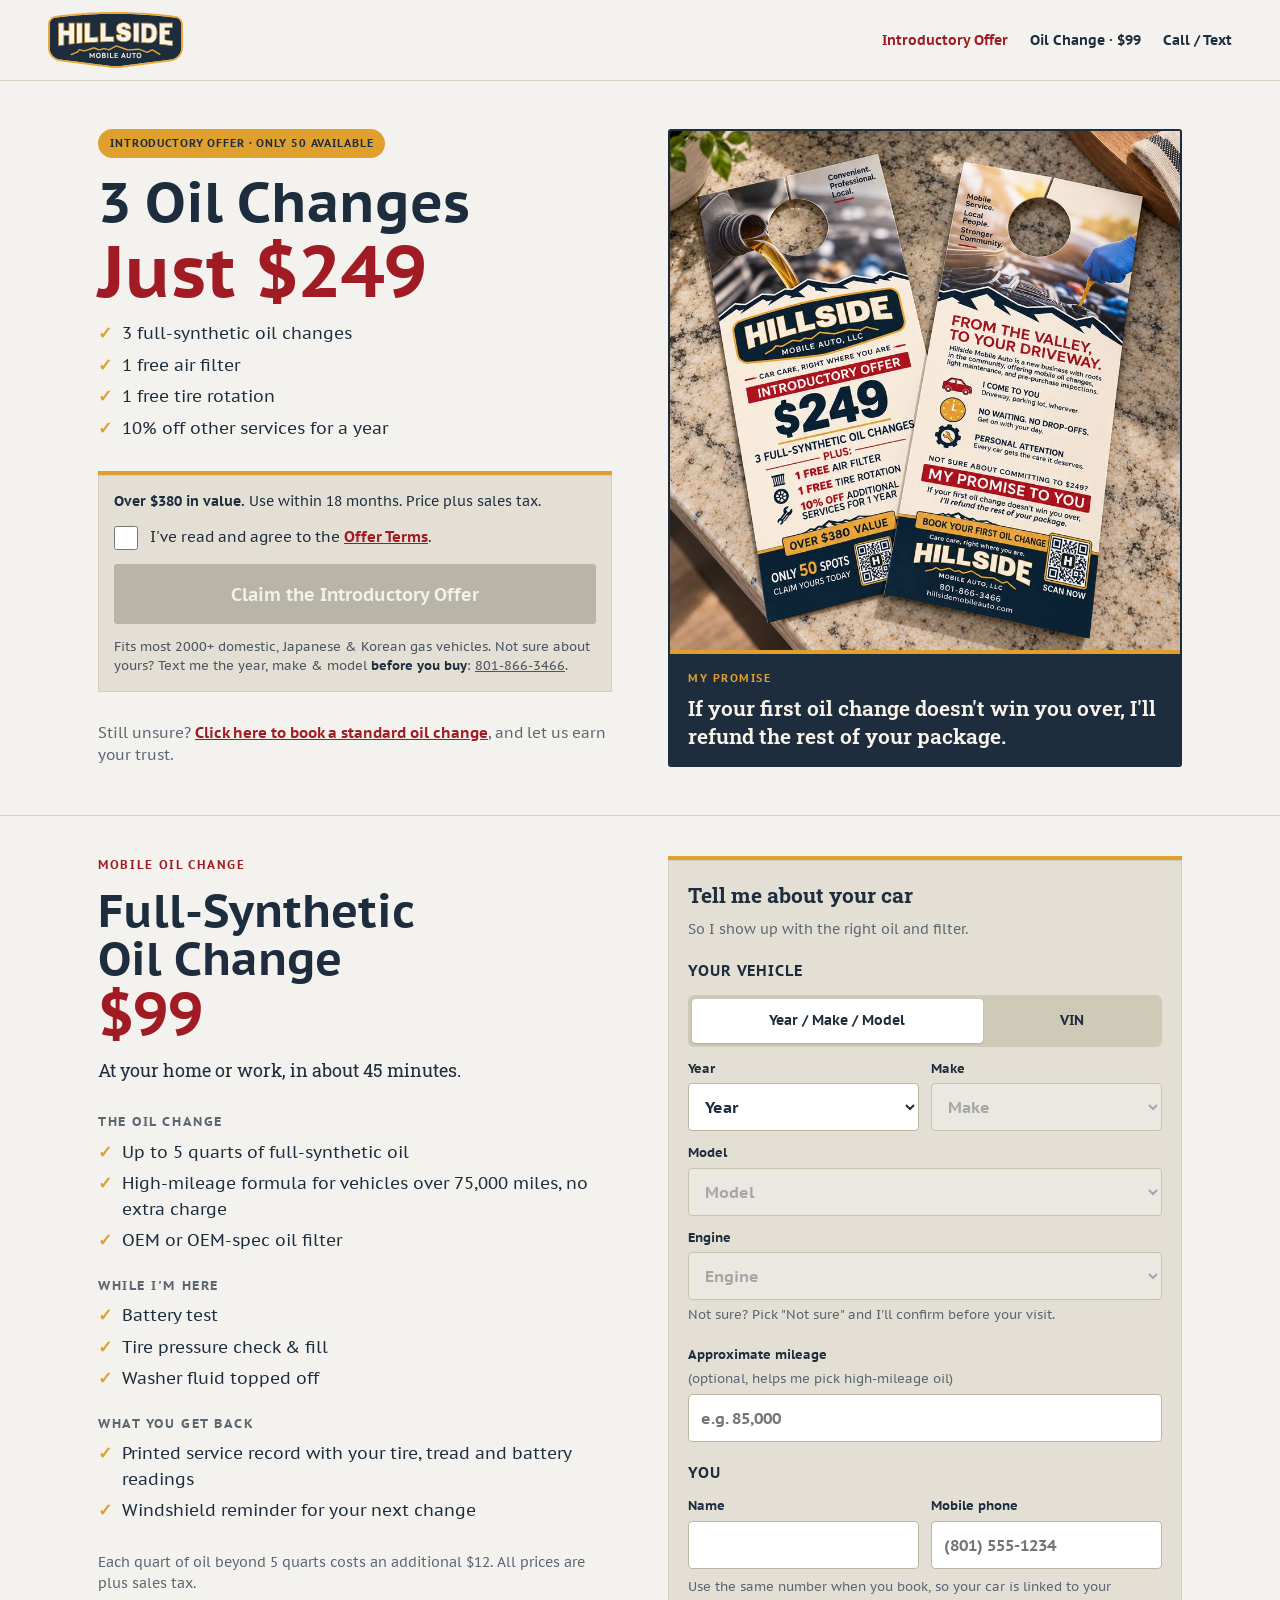
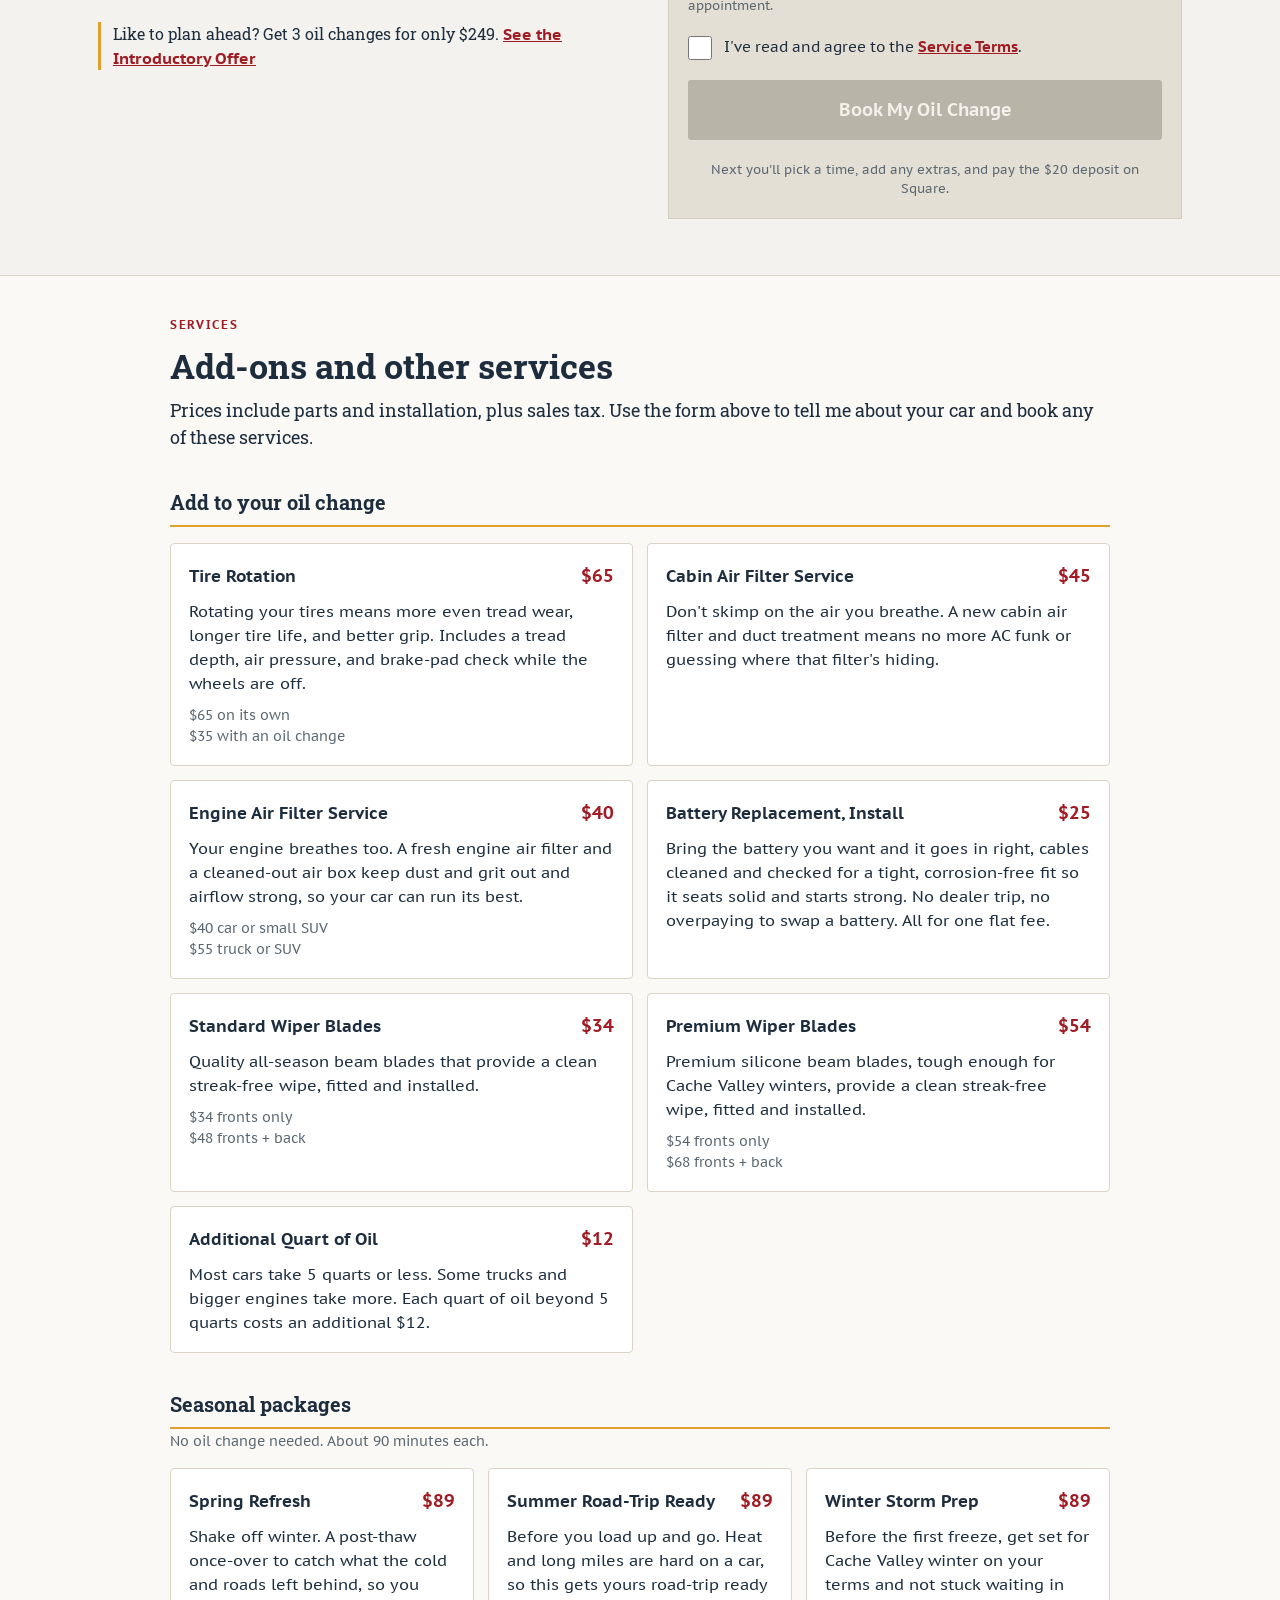
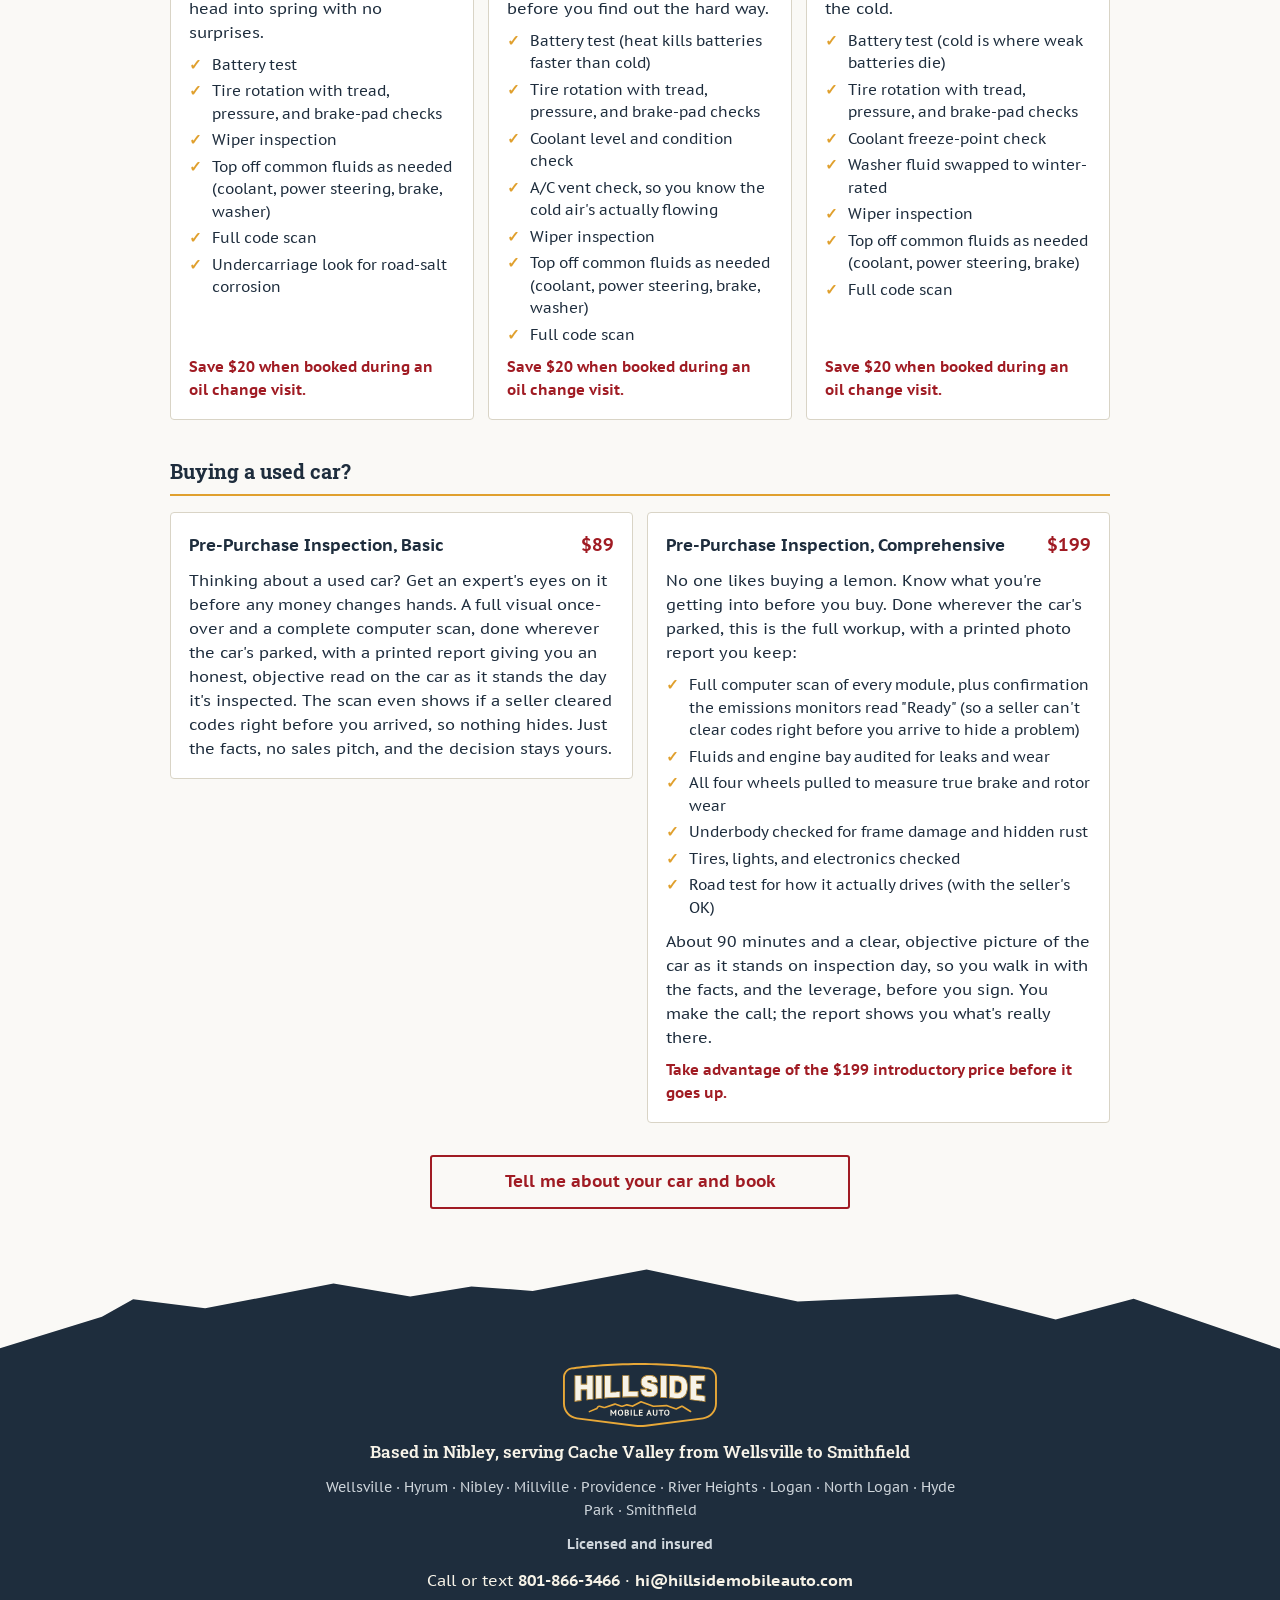
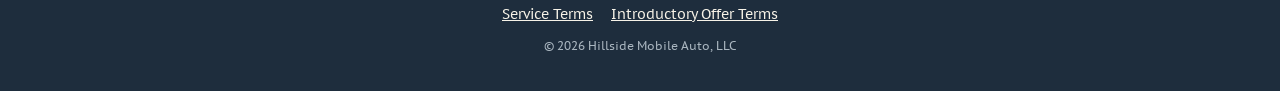
==== commit 52db0244: "Add "plus sales tax" wording to the hero, $99 section and services intro Co-Authored-By: Claude Sonn" ====
--- a/index.html
+++ b/index.html
@@ -57,7 +57,7 @@
           <ul class="checks"><li>3 full-synthetic oil changes</li><li>1 free air filter</li><li>1 free tire rotation</li><li>10% off other services for a year</li></ul>
         </div>
         <div class="grp buy">
-          <p class="value"><b>Over $380 in value.</b> Use within 18 months.</p>
+          <p class="value"><b>Over $380 in value.</b> Use within 18 months. Price plus sales tax.</p>
           <label class="agree"><input type="checkbox" id="agreeOffer"> <span>I've read and agree to the <a href="/introductory-offer-terms.html" target="_blank" rel="noopener">Offer Terms</a>.</span></label>
           <a class="btn is-off" id="claim" href="https://square.link/u/TLJPELes" aria-disabled="true">Claim the Introductory Offer</a>
           <p class="elig">Fits most 2000+ domestic, Japanese &amp; Korean gas vehicles. Not sure about yours? Text me the year, make &amp; model <b>before you buy</b>: <a href="sms:+18018663466">801-866-3466</a>.</p>
@@ -106,7 +106,7 @@
         </div>
       </div>
 
-      <p class="fine">Each quart of oil beyond 5 quarts costs an additional $12.</p>
+      <p class="fine">Each quart of oil beyond 5 quarts costs an additional $12. All prices are plus sales tax.</p>
 
       <form class="card" id="picker" novalidate aria-labelledby="pk-title">
     <h2 id="pk-title">Tell me about your car</h2>
@@ -166,7 +166,7 @@
       <div class="intro">
         <span class="eyebrow">Services</span>
         <h2 class="h2" id="svc-title">Add-ons and other services</h2>
-        <p class="lede">Prices include parts and installation. Use the form above to tell me about your car and book any of these services.</p>
+        <p class="lede">Prices include parts and installation, plus sales tax. Use the form above to tell me about your car and book any of these services.</p>
       </div>
 
       <h3 class="grp-h">Add to your oil change</h3>
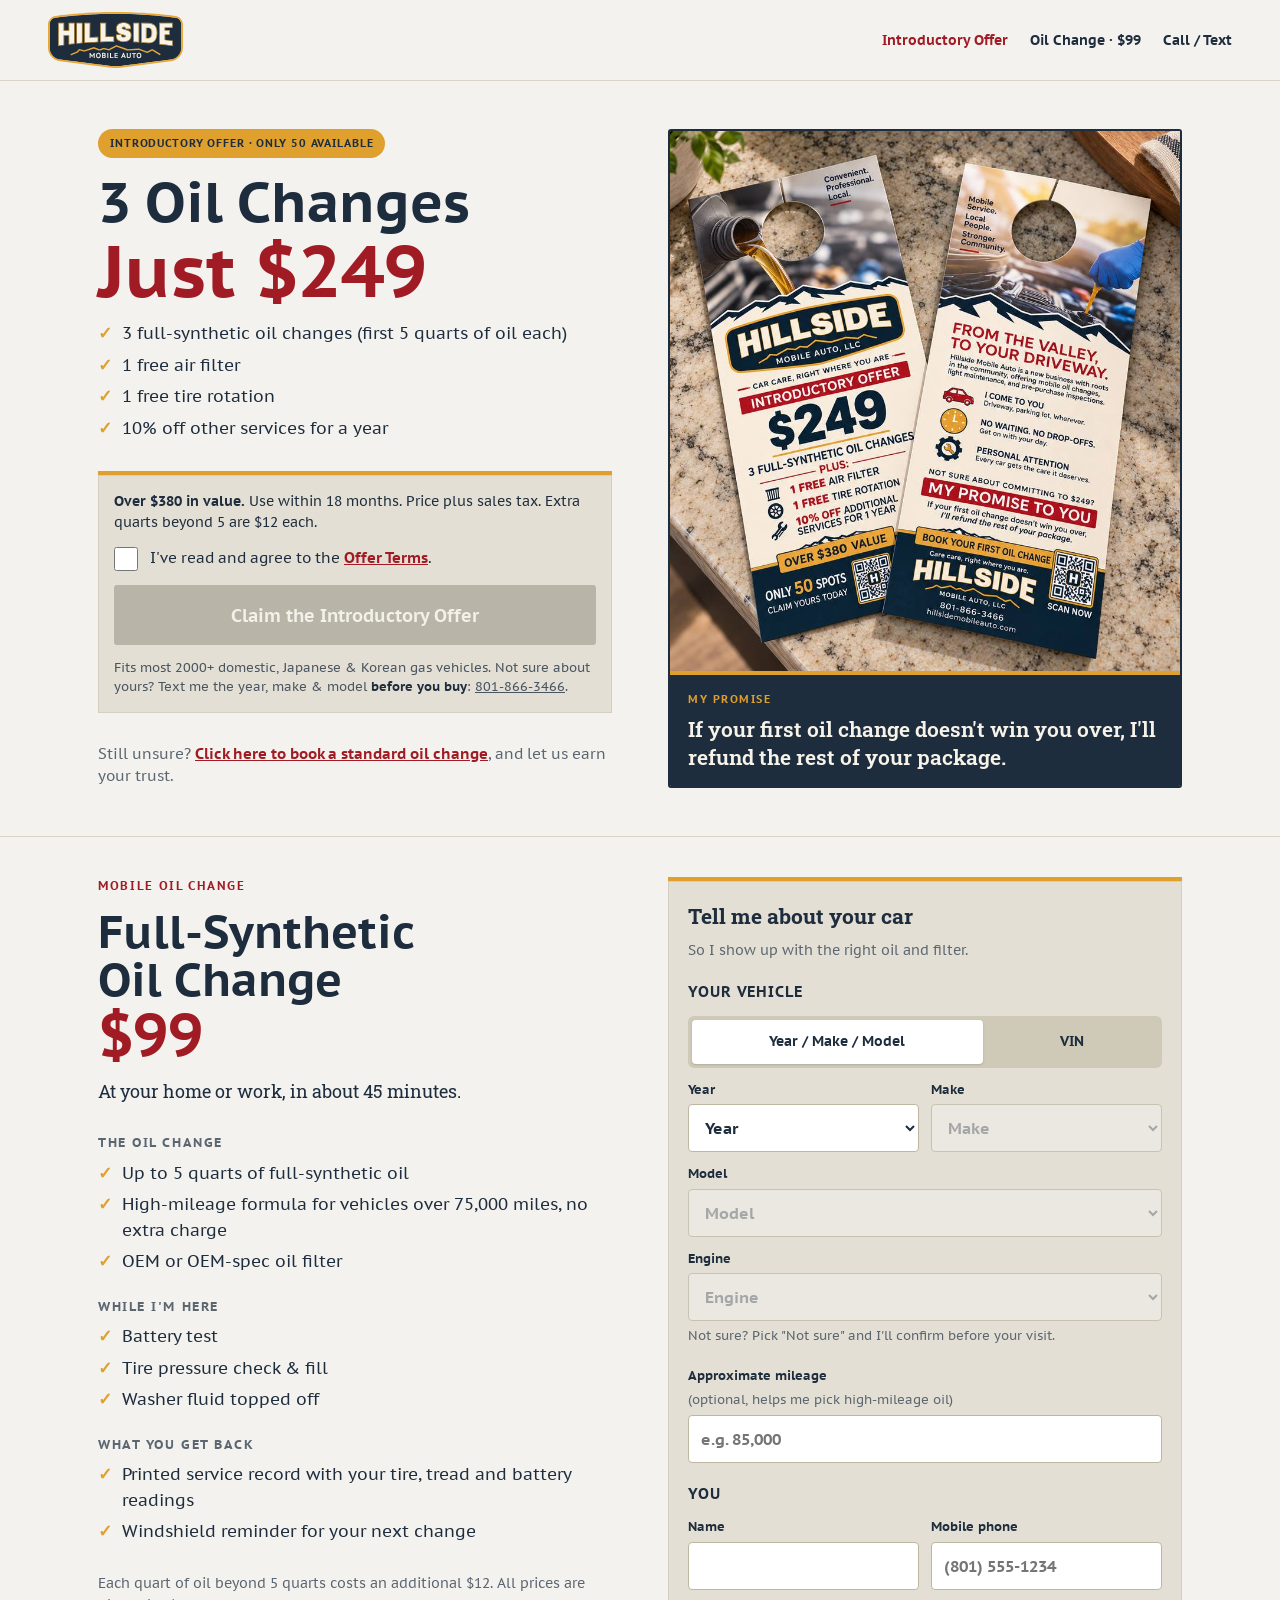
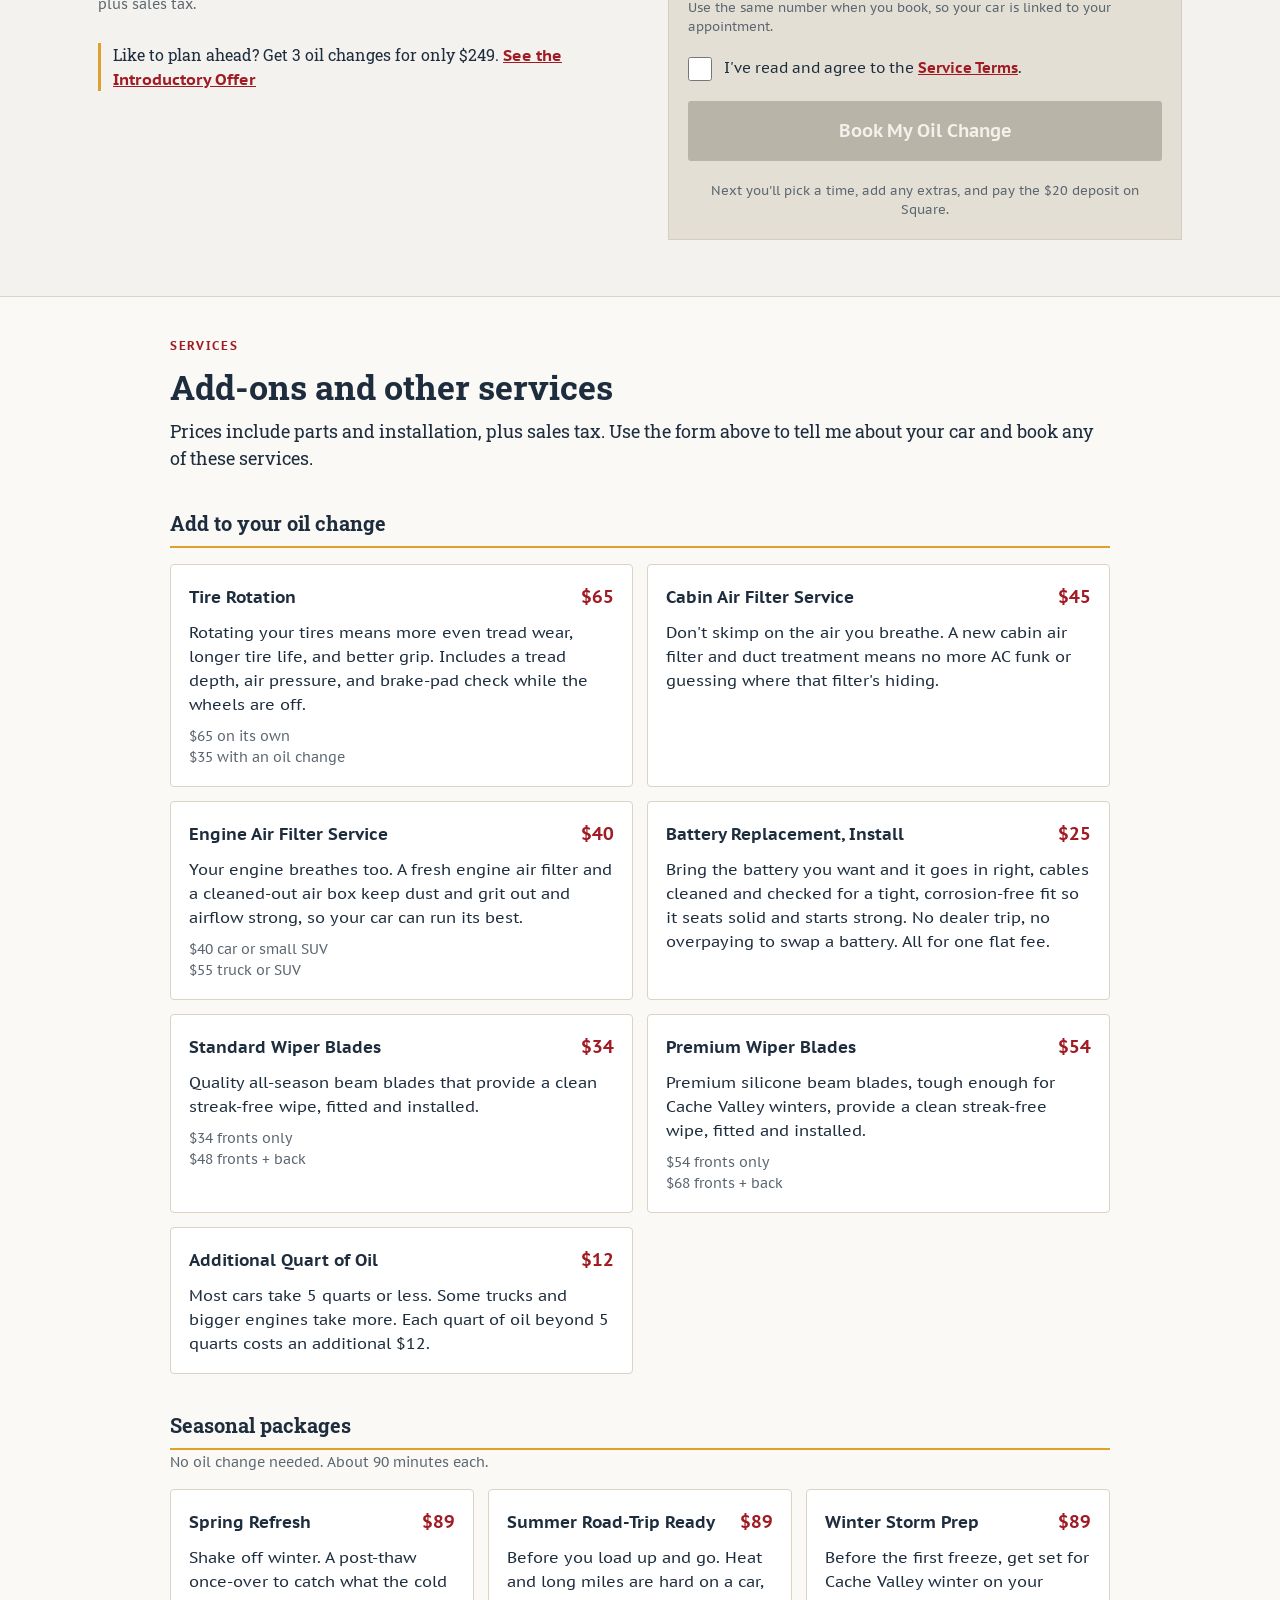
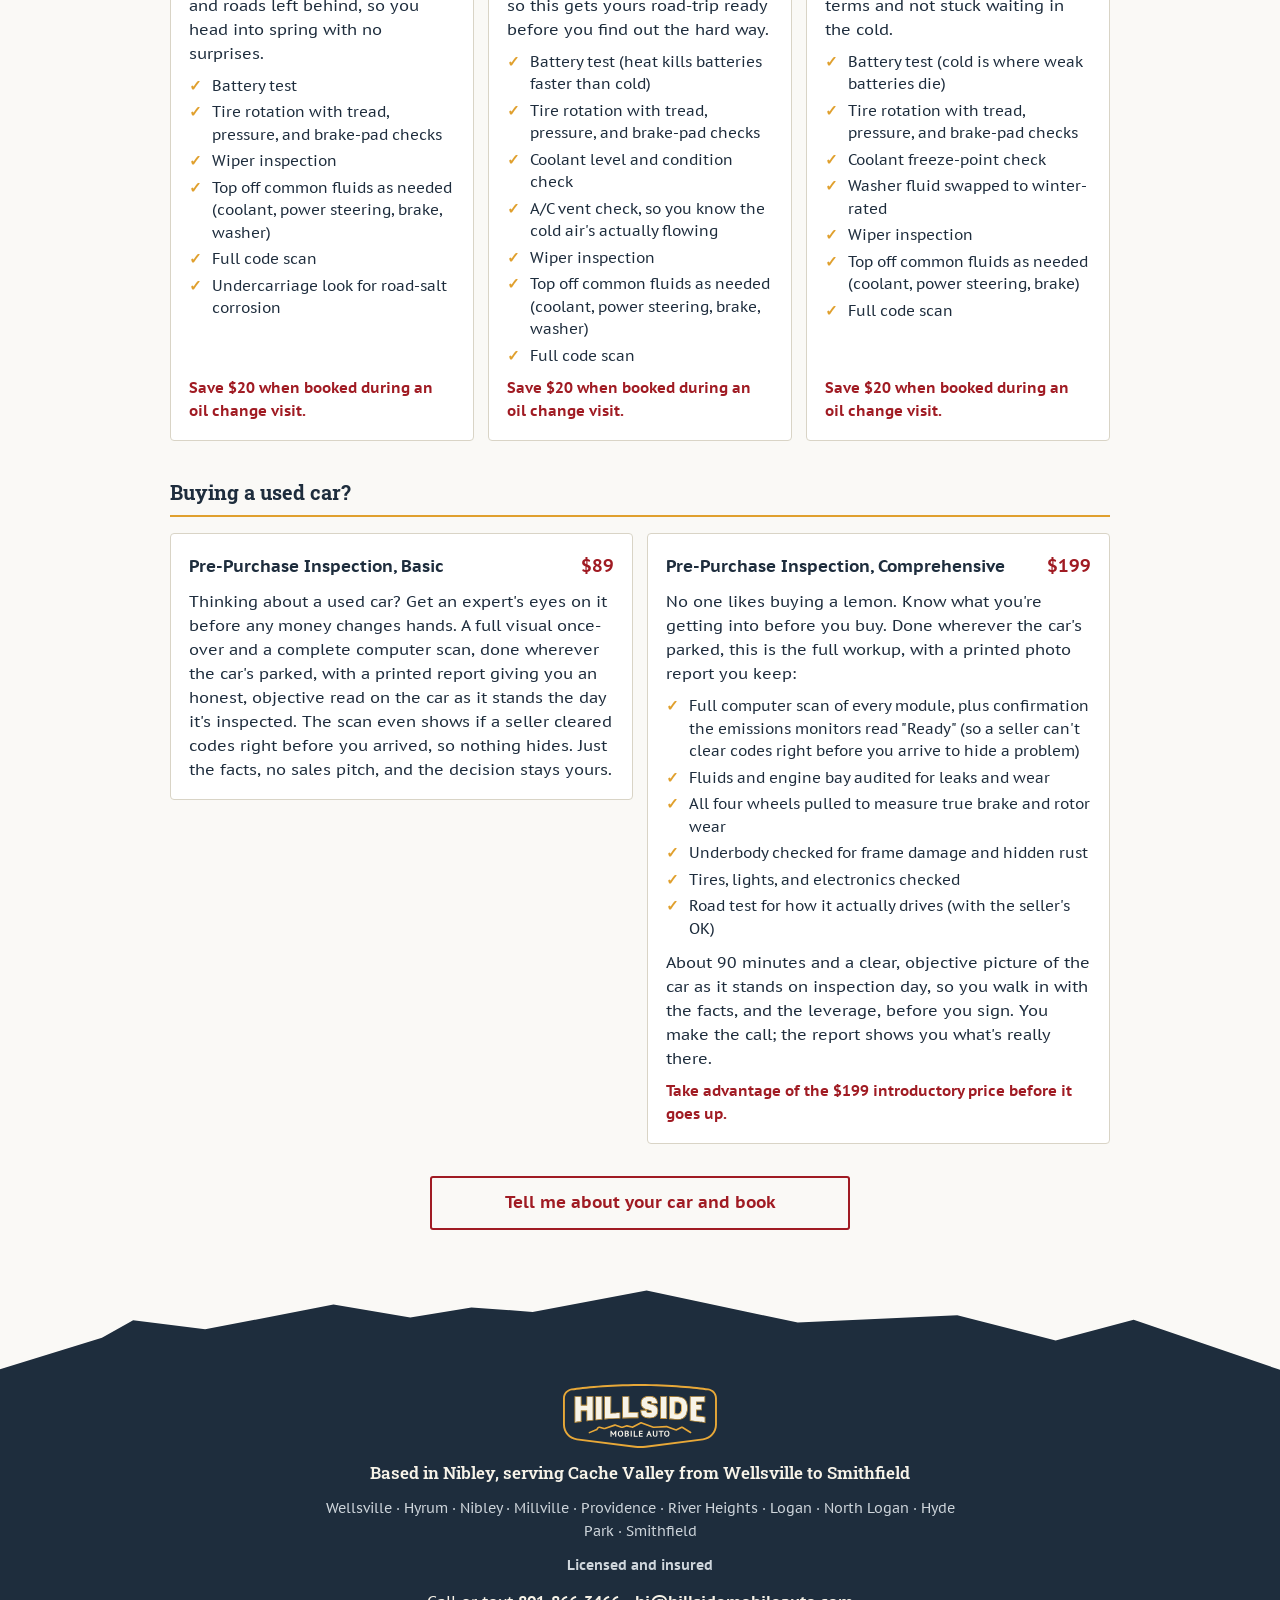
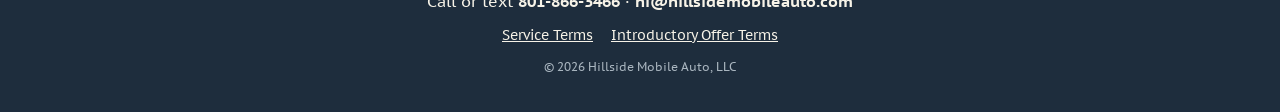
==== commit 3241cda7: "Homepage: say the 3 offer oil changes cover the first 5 quarts of oil each Co-Authored-By: Claude So" ====
--- a/index.html
+++ b/index.html
@@ -16,7 +16,7 @@
 <meta property="og:image" content="https://hillsidemobileauto.com/assets/hero-door-hangers.jpg">
 <link rel="stylesheet" href="assets/site.css">
 <script type="application/ld+json">
-{"@context": "https://schema.org", "@type": "AutomotiveBusiness", "@id": "https://hillsidemobileauto.com/#business", "name": "Hillside Mobile Auto", "legalName": "Hillside Mobile Auto, LLC", "description": "Mobile full-synthetic oil changes, tire rotations, seasonal maintenance and pre-purchase inspections at your home or work in Cache Valley, Utah.", "url": "https://hillsidemobileauto.com/", "telephone": "+1-801-866-3466", "email": "hi@hillsidemobileauto.com", "image": "https://hillsidemobileauto.com/assets/hero-door-hangers.jpg", "priceRange": "$$", "slogan": "Car Care, Right Where You Are", "address": {"@type": "PostalAddress", "addressLocality": "Nibley", "addressRegion": "UT", "postalCode": "84321", "addressCountry": "US"}, "areaServed": [{"@type": "City", "name": "Wellsville, UT"}, {"@type": "City", "name": "Hyrum, UT"}, {"@type": "City", "name": "Nibley, UT"}, {"@type": "City", "name": "Millville, UT"}, {"@type": "City", "name": "Providence, UT"}, {"@type": "City", "name": "River Heights, UT"}, {"@type": "City", "name": "Logan, UT"}, {"@type": "City", "name": "North Logan, UT"}, {"@type": "City", "name": "Hyde Park, UT"}, {"@type": "City", "name": "Smithfield, UT"}, {"@type": "Place", "name": "Cache Valley, Utah"}], "openingHoursSpecification": [{"@type": "OpeningHoursSpecification", "dayOfWeek": ["Monday", "Tuesday", "Wednesday", "Thursday", "Friday", "Saturday"], "opens": "06:00", "closes": "21:00"}], "makesOffer": [{"@type": "Offer", "price": "99", "priceCurrency": "USD", "itemOffered": {"@type": "Service", "name": "Mobile Full-Synthetic Oil Change", "description": "Up to 5 quarts of full-synthetic oil, OEM or OEM-spec filter, battery test and tire pressure check, done at your home or work."}}, {"@type": "Offer", "price": "249", "priceCurrency": "USD", "itemOffered": {"@type": "Service", "name": "Introductory Offer: 3 Oil Changes", "description": "3 full-synthetic oil changes, 1 free air filter, 1 free tire rotation and 10% off other services for a year."}}, {"@type": "Offer", "price": "65", "priceCurrency": "USD", "itemOffered": {"@type": "Service", "name": "Mobile Tire Rotation"}}, {"@type": "Offer", "price": "89", "priceCurrency": "USD", "itemOffered": {"@type": "Service", "name": "Seasonal Maintenance Package"}}, {"@type": "Offer", "price": "89", "priceCurrency": "USD", "itemOffered": {"@type": "Service", "name": "Pre-Purchase Inspection, Basic"}}, {"@type": "Offer", "price": "199", "priceCurrency": "USD", "itemOffered": {"@type": "Service", "name": "Pre-Purchase Inspection, Comprehensive"}}]}
+{"@context": "https://schema.org", "@type": "AutomotiveBusiness", "@id": "https://hillsidemobileauto.com/#business", "name": "Hillside Mobile Auto", "legalName": "Hillside Mobile Auto, LLC", "description": "Mobile full-synthetic oil changes, tire rotations, seasonal maintenance and pre-purchase inspections at your home or work in Cache Valley, Utah.", "url": "https://hillsidemobileauto.com/", "telephone": "+1-801-866-3466", "email": "hi@hillsidemobileauto.com", "image": "https://hillsidemobileauto.com/assets/hero-door-hangers.jpg", "priceRange": "$$", "slogan": "Car Care, Right Where You Are", "address": {"@type": "PostalAddress", "addressLocality": "Nibley", "addressRegion": "UT", "postalCode": "84321", "addressCountry": "US"}, "areaServed": [{"@type": "City", "name": "Wellsville, UT"}, {"@type": "City", "name": "Hyrum, UT"}, {"@type": "City", "name": "Nibley, UT"}, {"@type": "City", "name": "Millville, UT"}, {"@type": "City", "name": "Providence, UT"}, {"@type": "City", "name": "River Heights, UT"}, {"@type": "City", "name": "Logan, UT"}, {"@type": "City", "name": "North Logan, UT"}, {"@type": "City", "name": "Hyde Park, UT"}, {"@type": "City", "name": "Smithfield, UT"}, {"@type": "Place", "name": "Cache Valley, Utah"}], "openingHoursSpecification": [{"@type": "OpeningHoursSpecification", "dayOfWeek": ["Monday", "Tuesday", "Wednesday", "Thursday", "Friday", "Saturday"], "opens": "06:00", "closes": "21:00"}], "makesOffer": [{"@type": "Offer", "price": "99", "priceCurrency": "USD", "itemOffered": {"@type": "Service", "name": "Mobile Full-Synthetic Oil Change", "description": "Up to 5 quarts of full-synthetic oil, OEM or OEM-spec filter, battery test and tire pressure check, done at your home or work."}}, {"@type": "Offer", "price": "249", "priceCurrency": "USD", "itemOffered": {"@type": "Service", "name": "Introductory Offer: 3 Oil Changes", "description": "3 full-synthetic oil changes (first 5 quarts of oil each), 1 free air filter, 1 free tire rotation and 10% off other services for a year."}}, {"@type": "Offer", "price": "65", "priceCurrency": "USD", "itemOffered": {"@type": "Service", "name": "Mobile Tire Rotation"}}, {"@type": "Offer", "price": "89", "priceCurrency": "USD", "itemOffered": {"@type": "Service", "name": "Seasonal Maintenance Package"}}, {"@type": "Offer", "price": "89", "priceCurrency": "USD", "itemOffered": {"@type": "Service", "name": "Pre-Purchase Inspection, Basic"}}, {"@type": "Offer", "price": "199", "priceCurrency": "USD", "itemOffered": {"@type": "Service", "name": "Pre-Purchase Inspection, Comprehensive"}}]}
 </script>
 <style>
   /* October hours strip (temporary). Hidden by default; the script below shows it until Oct 31. */
@@ -54,10 +54,10 @@
         <div class="grp pitch">
           <span class="chip">Introductory Offer · Only 50 Available</span>
           <h1 class="s-h1" id="offer-title">3 Oil Changes<br><span class="price-hl">Just $249</span></h1>
-          <ul class="checks"><li>3 full-synthetic oil changes</li><li>1 free air filter</li><li>1 free tire rotation</li><li>10% off other services for a year</li></ul>
+          <ul class="checks"><li>3 full-synthetic oil changes (first 5 quarts of oil each)</li><li>1 free air filter</li><li>1 free tire rotation</li><li>10% off other services for a year</li></ul>
         </div>
         <div class="grp buy">
-          <p class="value"><b>Over $380 in value.</b> Use within 18 months. Price plus sales tax.</p>
+          <p class="value"><b>Over $380 in value.</b> Use within 18 months. Price plus sales tax. Extra quarts beyond 5 are $12 each.</p>
           <label class="agree"><input type="checkbox" id="agreeOffer"> <span>I've read and agree to the <a href="/introductory-offer-terms.html" target="_blank" rel="noopener">Offer Terms</a>.</span></label>
           <a class="btn is-off" id="claim" href="https://square.link/u/TLJPELes" aria-disabled="true">Claim the Introductory Offer</a>
           <p class="elig">Fits most 2000+ domestic, Japanese &amp; Korean gas vehicles. Not sure about yours? Text me the year, make &amp; model <b>before you buy</b>: <a href="sms:+18018663466">801-866-3466</a>.</p>
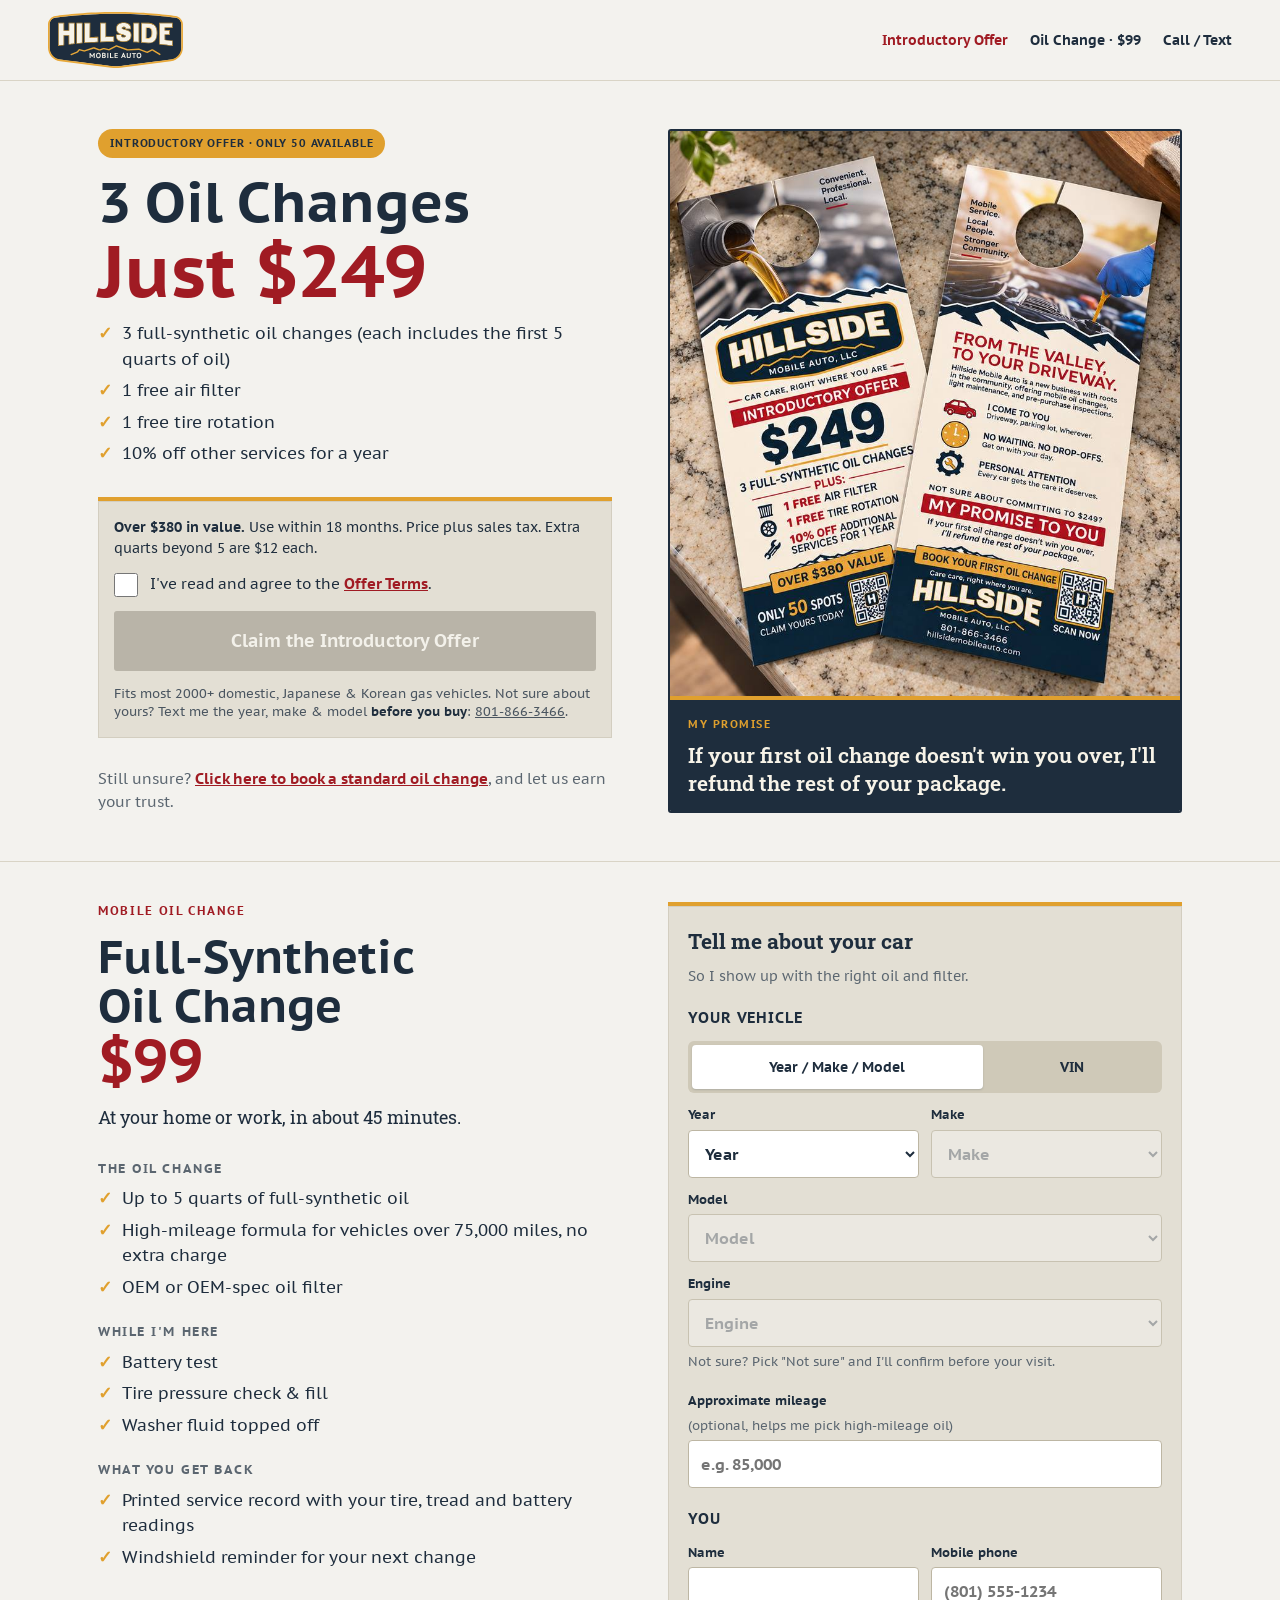
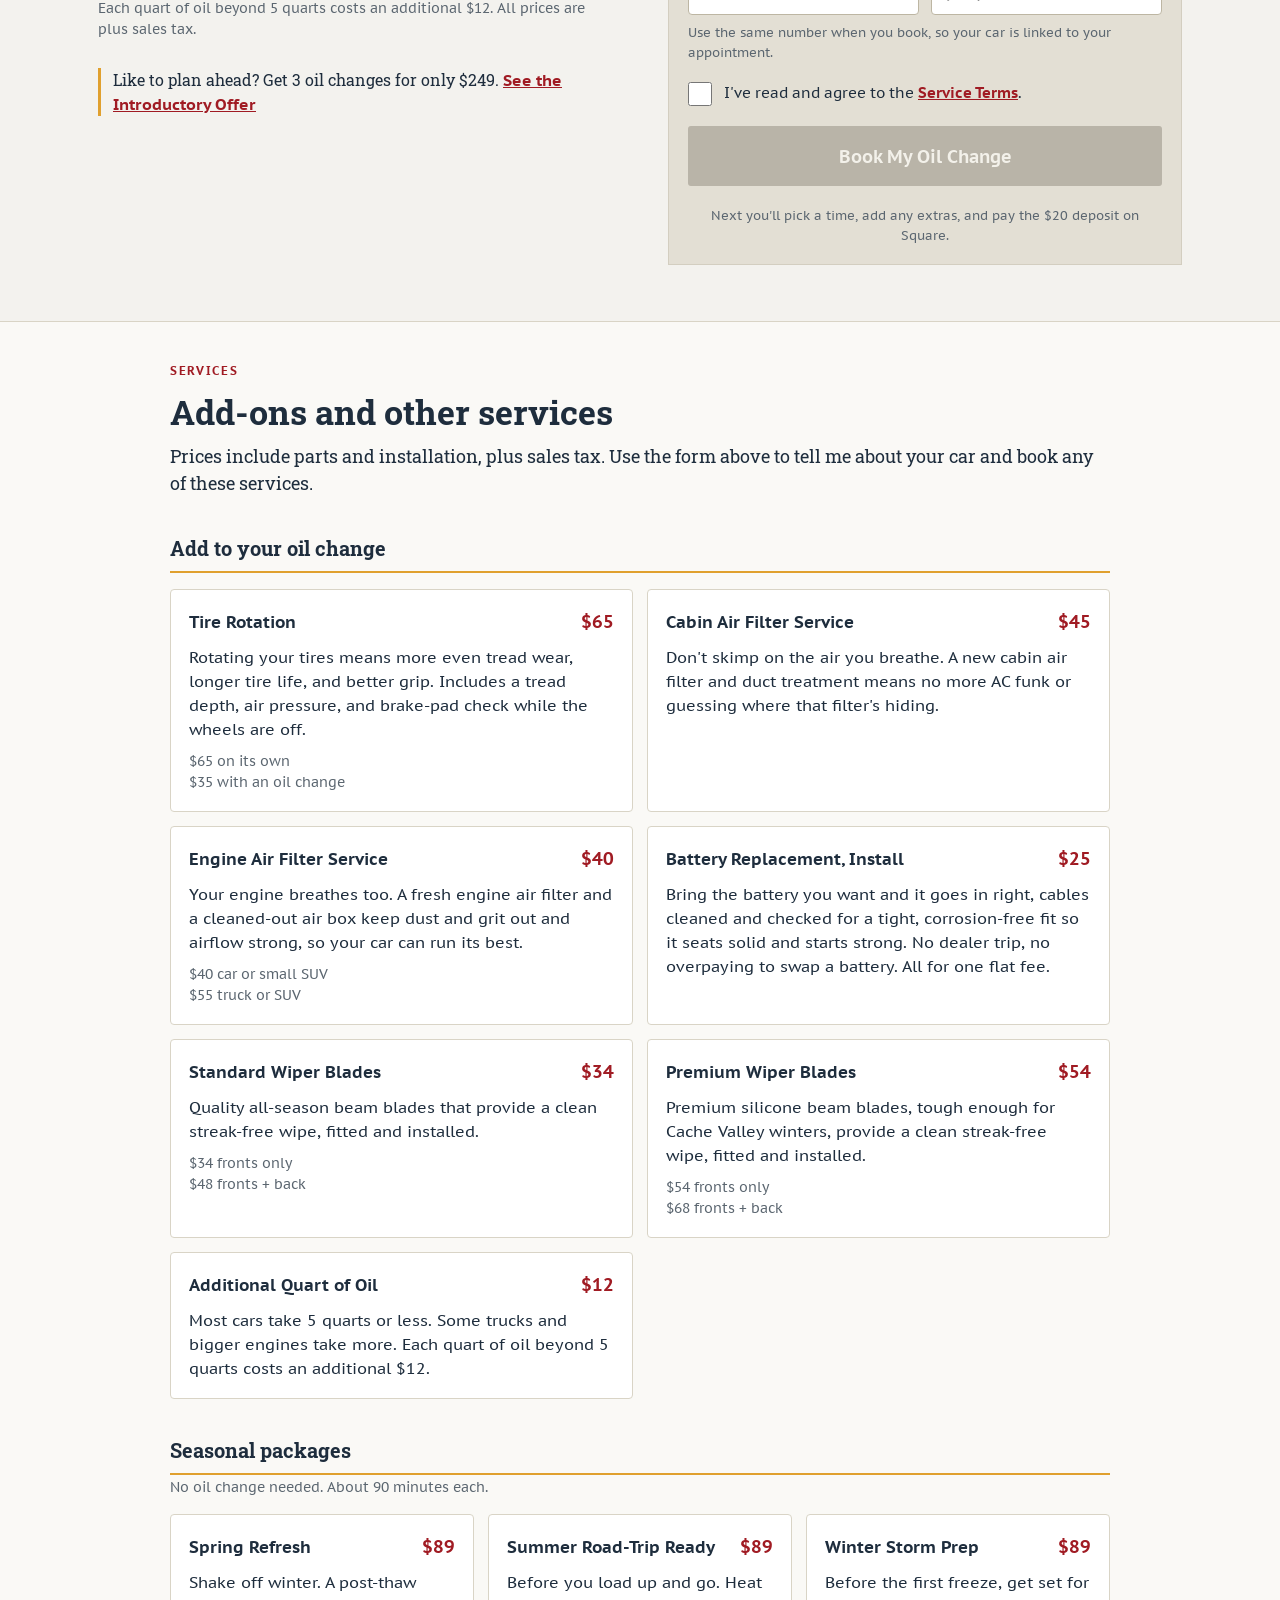
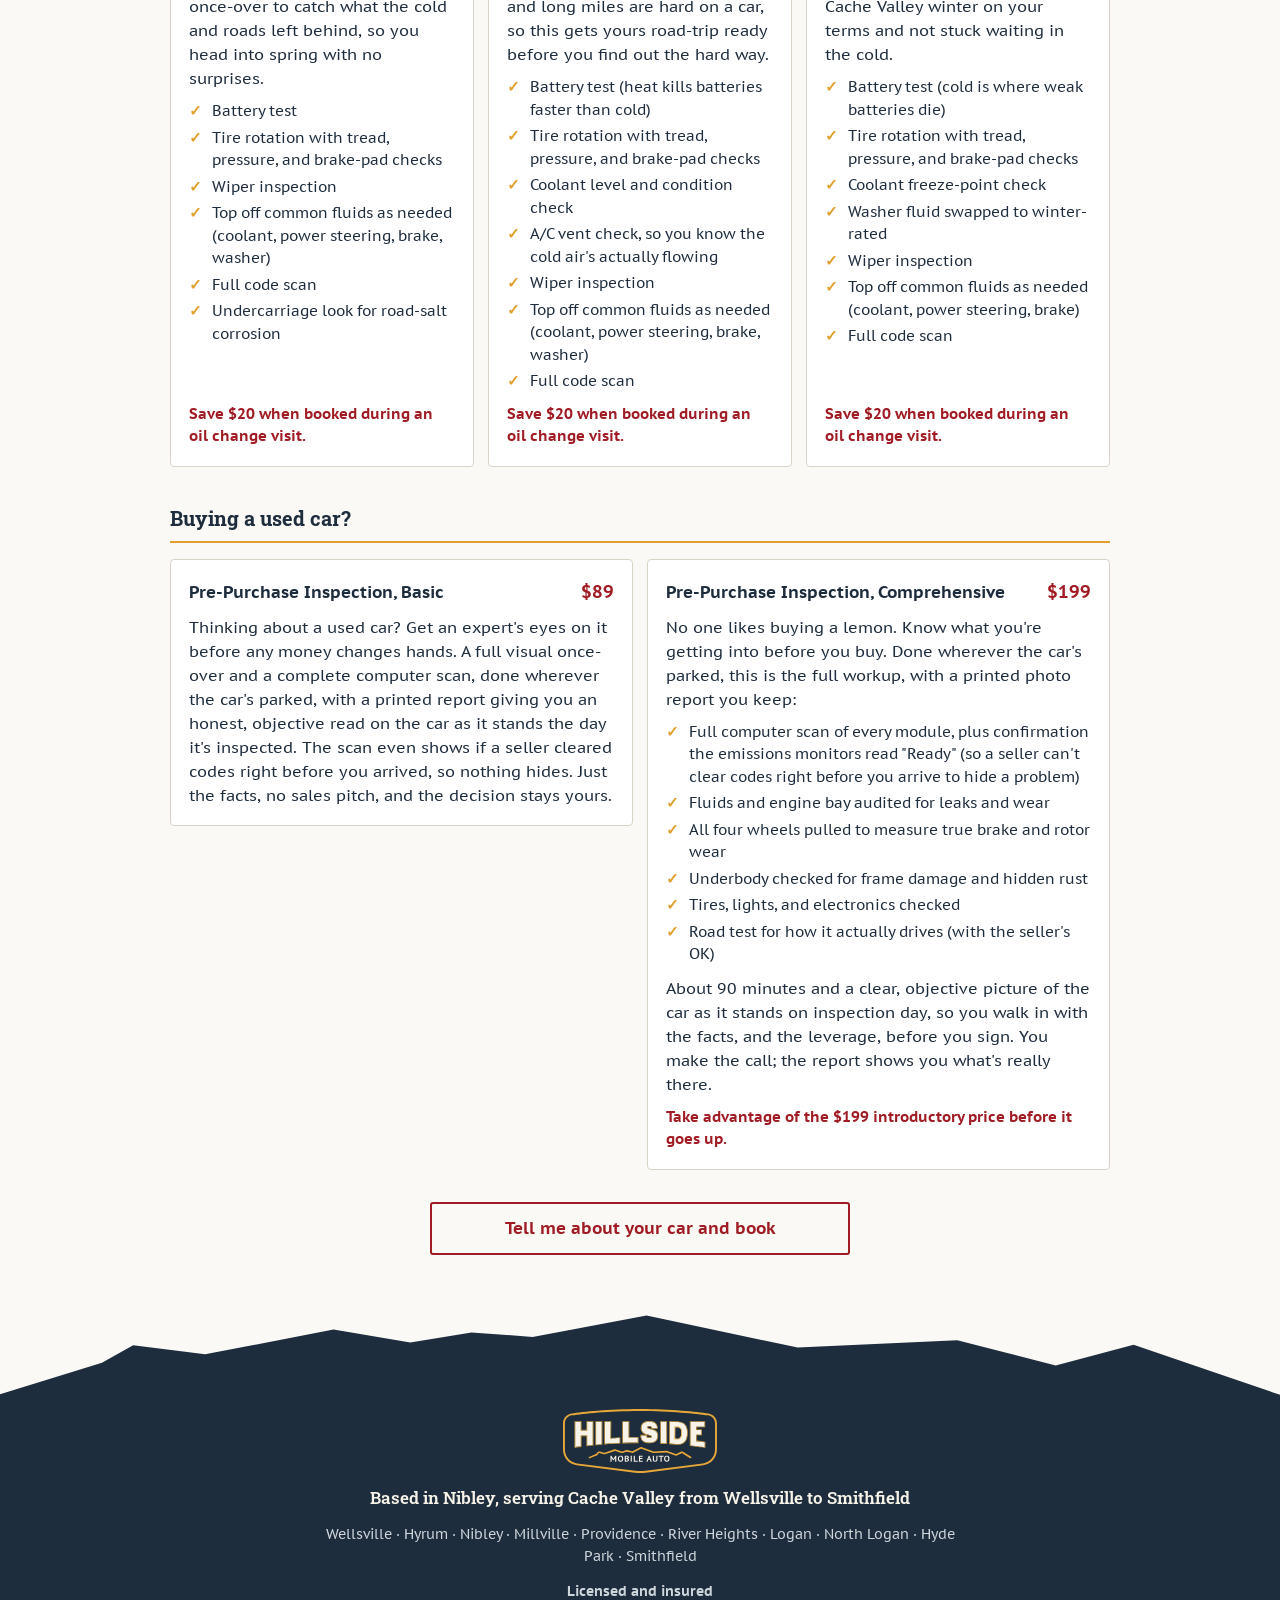
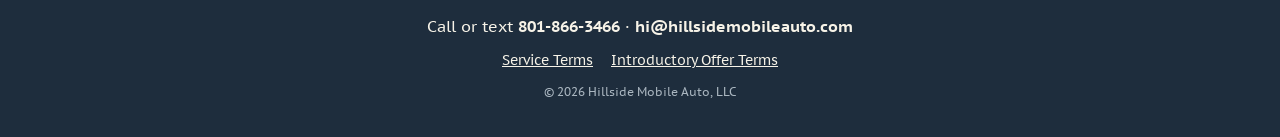
==== commit 937eceb4: "Homepage: reword 5-quart note on offer; Service Terms: update appointment hours to Mon-Sat 6 AM to 9" ====
--- a/index.html
+++ b/index.html
@@ -16,7 +16,7 @@
 <meta property="og:image" content="https://hillsidemobileauto.com/assets/hero-door-hangers.jpg">
 <link rel="stylesheet" href="assets/site.css">
 <script type="application/ld+json">
-{"@context": "https://schema.org", "@type": "AutomotiveBusiness", "@id": "https://hillsidemobileauto.com/#business", "name": "Hillside Mobile Auto", "legalName": "Hillside Mobile Auto, LLC", "description": "Mobile full-synthetic oil changes, tire rotations, seasonal maintenance and pre-purchase inspections at your home or work in Cache Valley, Utah.", "url": "https://hillsidemobileauto.com/", "telephone": "+1-801-866-3466", "email": "hi@hillsidemobileauto.com", "image": "https://hillsidemobileauto.com/assets/hero-door-hangers.jpg", "priceRange": "$$", "slogan": "Car Care, Right Where You Are", "address": {"@type": "PostalAddress", "addressLocality": "Nibley", "addressRegion": "UT", "postalCode": "84321", "addressCountry": "US"}, "areaServed": [{"@type": "City", "name": "Wellsville, UT"}, {"@type": "City", "name": "Hyrum, UT"}, {"@type": "City", "name": "Nibley, UT"}, {"@type": "City", "name": "Millville, UT"}, {"@type": "City", "name": "Providence, UT"}, {"@type": "City", "name": "River Heights, UT"}, {"@type": "City", "name": "Logan, UT"}, {"@type": "City", "name": "North Logan, UT"}, {"@type": "City", "name": "Hyde Park, UT"}, {"@type": "City", "name": "Smithfield, UT"}, {"@type": "Place", "name": "Cache Valley, Utah"}], "openingHoursSpecification": [{"@type": "OpeningHoursSpecification", "dayOfWeek": ["Monday", "Tuesday", "Wednesday", "Thursday", "Friday", "Saturday"], "opens": "06:00", "closes": "21:00"}], "makesOffer": [{"@type": "Offer", "price": "99", "priceCurrency": "USD", "itemOffered": {"@type": "Service", "name": "Mobile Full-Synthetic Oil Change", "description": "Up to 5 quarts of full-synthetic oil, OEM or OEM-spec filter, battery test and tire pressure check, done at your home or work."}}, {"@type": "Offer", "price": "249", "priceCurrency": "USD", "itemOffered": {"@type": "Service", "name": "Introductory Offer: 3 Oil Changes", "description": "3 full-synthetic oil changes (first 5 quarts of oil each), 1 free air filter, 1 free tire rotation and 10% off other services for a year."}}, {"@type": "Offer", "price": "65", "priceCurrency": "USD", "itemOffered": {"@type": "Service", "name": "Mobile Tire Rotation"}}, {"@type": "Offer", "price": "89", "priceCurrency": "USD", "itemOffered": {"@type": "Service", "name": "Seasonal Maintenance Package"}}, {"@type": "Offer", "price": "89", "priceCurrency": "USD", "itemOffered": {"@type": "Service", "name": "Pre-Purchase Inspection, Basic"}}, {"@type": "Offer", "price": "199", "priceCurrency": "USD", "itemOffered": {"@type": "Service", "name": "Pre-Purchase Inspection, Comprehensive"}}]}
+{"@context": "https://schema.org", "@type": "AutomotiveBusiness", "@id": "https://hillsidemobileauto.com/#business", "name": "Hillside Mobile Auto", "legalName": "Hillside Mobile Auto, LLC", "description": "Mobile full-synthetic oil changes, tire rotations, seasonal maintenance and pre-purchase inspections at your home or work in Cache Valley, Utah.", "url": "https://hillsidemobileauto.com/", "telephone": "+1-801-866-3466", "email": "hi@hillsidemobileauto.com", "image": "https://hillsidemobileauto.com/assets/hero-door-hangers.jpg", "priceRange": "$$", "slogan": "Car Care, Right Where You Are", "address": {"@type": "PostalAddress", "addressLocality": "Nibley", "addressRegion": "UT", "postalCode": "84321", "addressCountry": "US"}, "areaServed": [{"@type": "City", "name": "Wellsville, UT"}, {"@type": "City", "name": "Hyrum, UT"}, {"@type": "City", "name": "Nibley, UT"}, {"@type": "City", "name": "Millville, UT"}, {"@type": "City", "name": "Providence, UT"}, {"@type": "City", "name": "River Heights, UT"}, {"@type": "City", "name": "Logan, UT"}, {"@type": "City", "name": "North Logan, UT"}, {"@type": "City", "name": "Hyde Park, UT"}, {"@type": "City", "name": "Smithfield, UT"}, {"@type": "Place", "name": "Cache Valley, Utah"}], "openingHoursSpecification": [{"@type": "OpeningHoursSpecification", "dayOfWeek": ["Monday", "Tuesday", "Wednesday", "Thursday", "Friday", "Saturday"], "opens": "06:00", "closes": "21:00"}], "makesOffer": [{"@type": "Offer", "price": "99", "priceCurrency": "USD", "itemOffered": {"@type": "Service", "name": "Mobile Full-Synthetic Oil Change", "description": "Up to 5 quarts of full-synthetic oil, OEM or OEM-spec filter, battery test and tire pressure check, done at your home or work."}}, {"@type": "Offer", "price": "249", "priceCurrency": "USD", "itemOffered": {"@type": "Service", "name": "Introductory Offer: 3 Oil Changes", "description": "3 full-synthetic oil changes (each includes the first 5 quarts of oil), 1 free air filter, 1 free tire rotation and 10% off other services for a year."}}, {"@type": "Offer", "price": "65", "priceCurrency": "USD", "itemOffered": {"@type": "Service", "name": "Mobile Tire Rotation"}}, {"@type": "Offer", "price": "89", "priceCurrency": "USD", "itemOffered": {"@type": "Service", "name": "Seasonal Maintenance Package"}}, {"@type": "Offer", "price": "89", "priceCurrency": "USD", "itemOffered": {"@type": "Service", "name": "Pre-Purchase Inspection, Basic"}}, {"@type": "Offer", "price": "199", "priceCurrency": "USD", "itemOffered": {"@type": "Service", "name": "Pre-Purchase Inspection, Comprehensive"}}]}
 </script>
 <style>
   /* October hours strip (temporary). Hidden by default; the script below shows it until Oct 31. */
@@ -54,7 +54,7 @@
         <div class="grp pitch">
           <span class="chip">Introductory Offer · Only 50 Available</span>
           <h1 class="s-h1" id="offer-title">3 Oil Changes<br><span class="price-hl">Just $249</span></h1>
-          <ul class="checks"><li>3 full-synthetic oil changes (first 5 quarts of oil each)</li><li>1 free air filter</li><li>1 free tire rotation</li><li>10% off other services for a year</li></ul>
+          <ul class="checks"><li>3 full-synthetic oil changes (each includes the first 5 quarts of oil)</li><li>1 free air filter</li><li>1 free tire rotation</li><li>10% off other services for a year</li></ul>
         </div>
         <div class="grp buy">
           <p class="value"><b>Over $380 in value.</b> Use within 18 months. Price plus sales tax. Extra quarts beyond 5 are $12 each.</p>
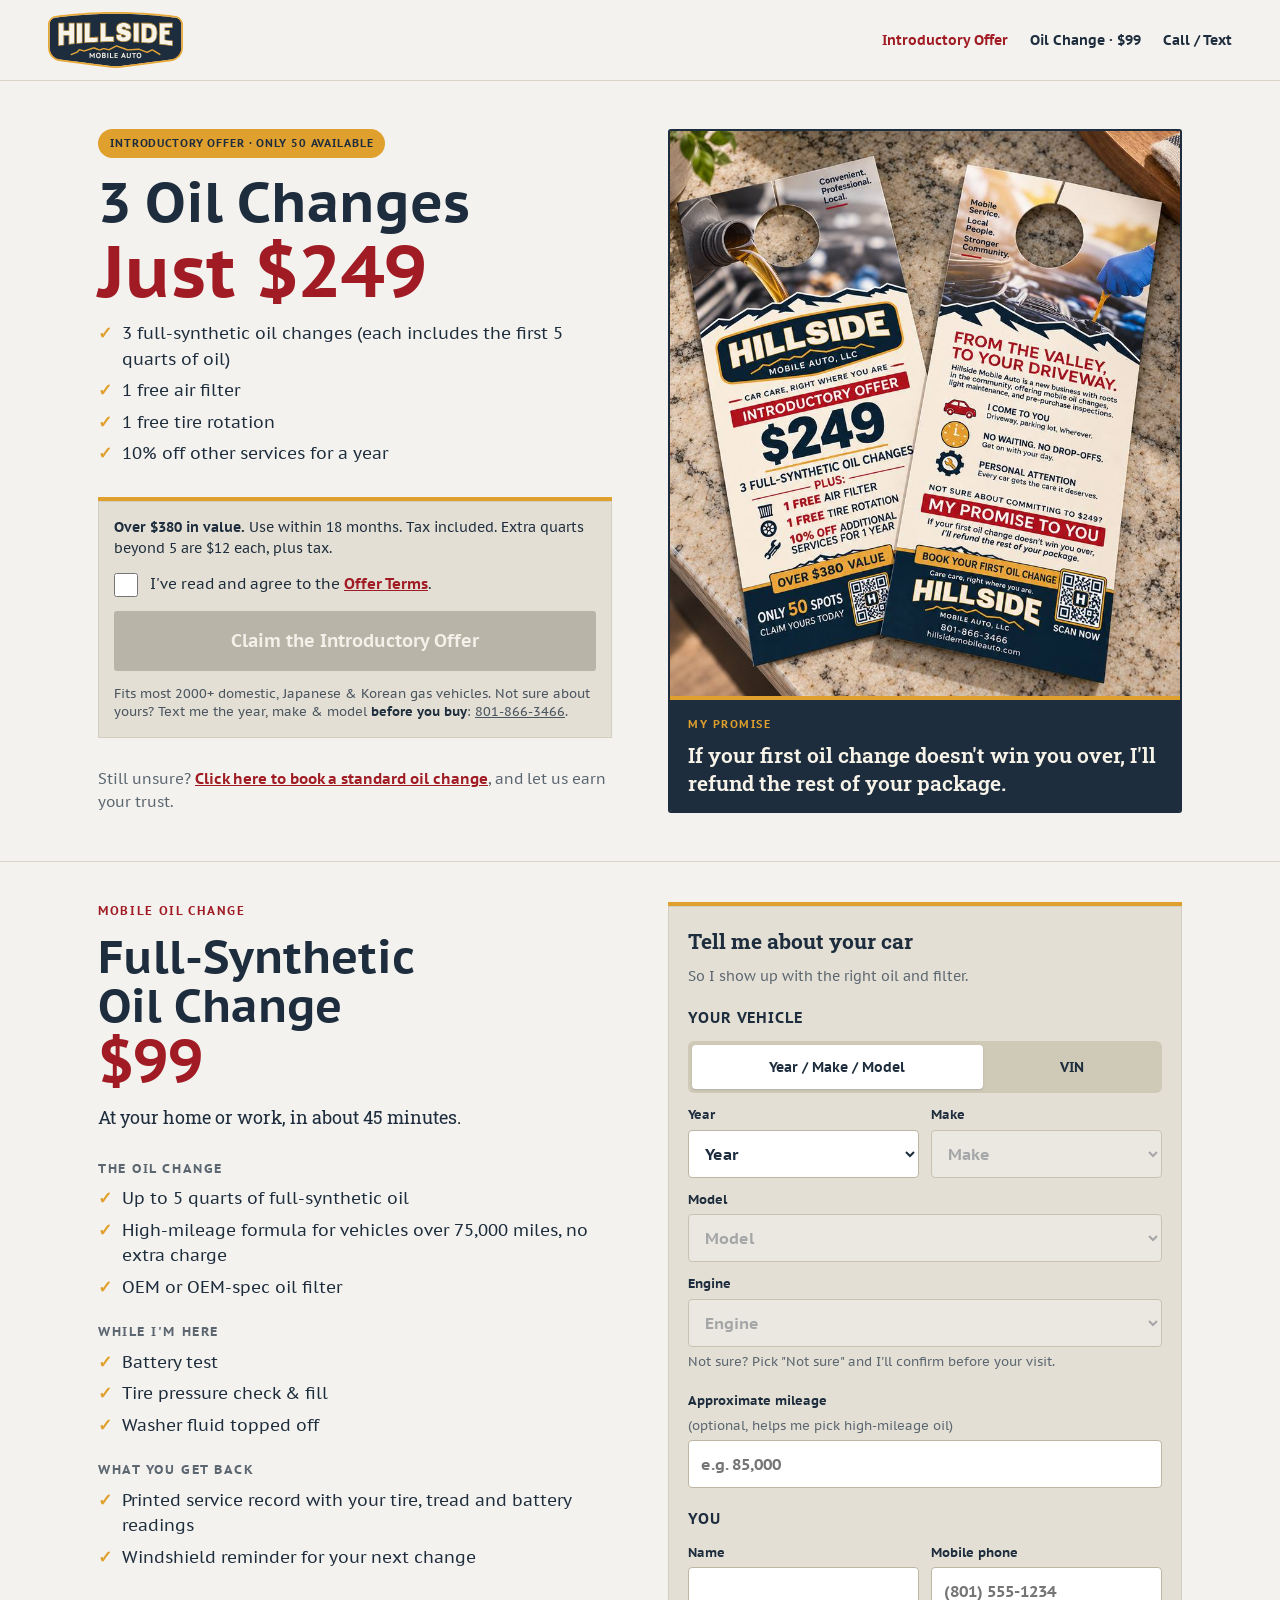
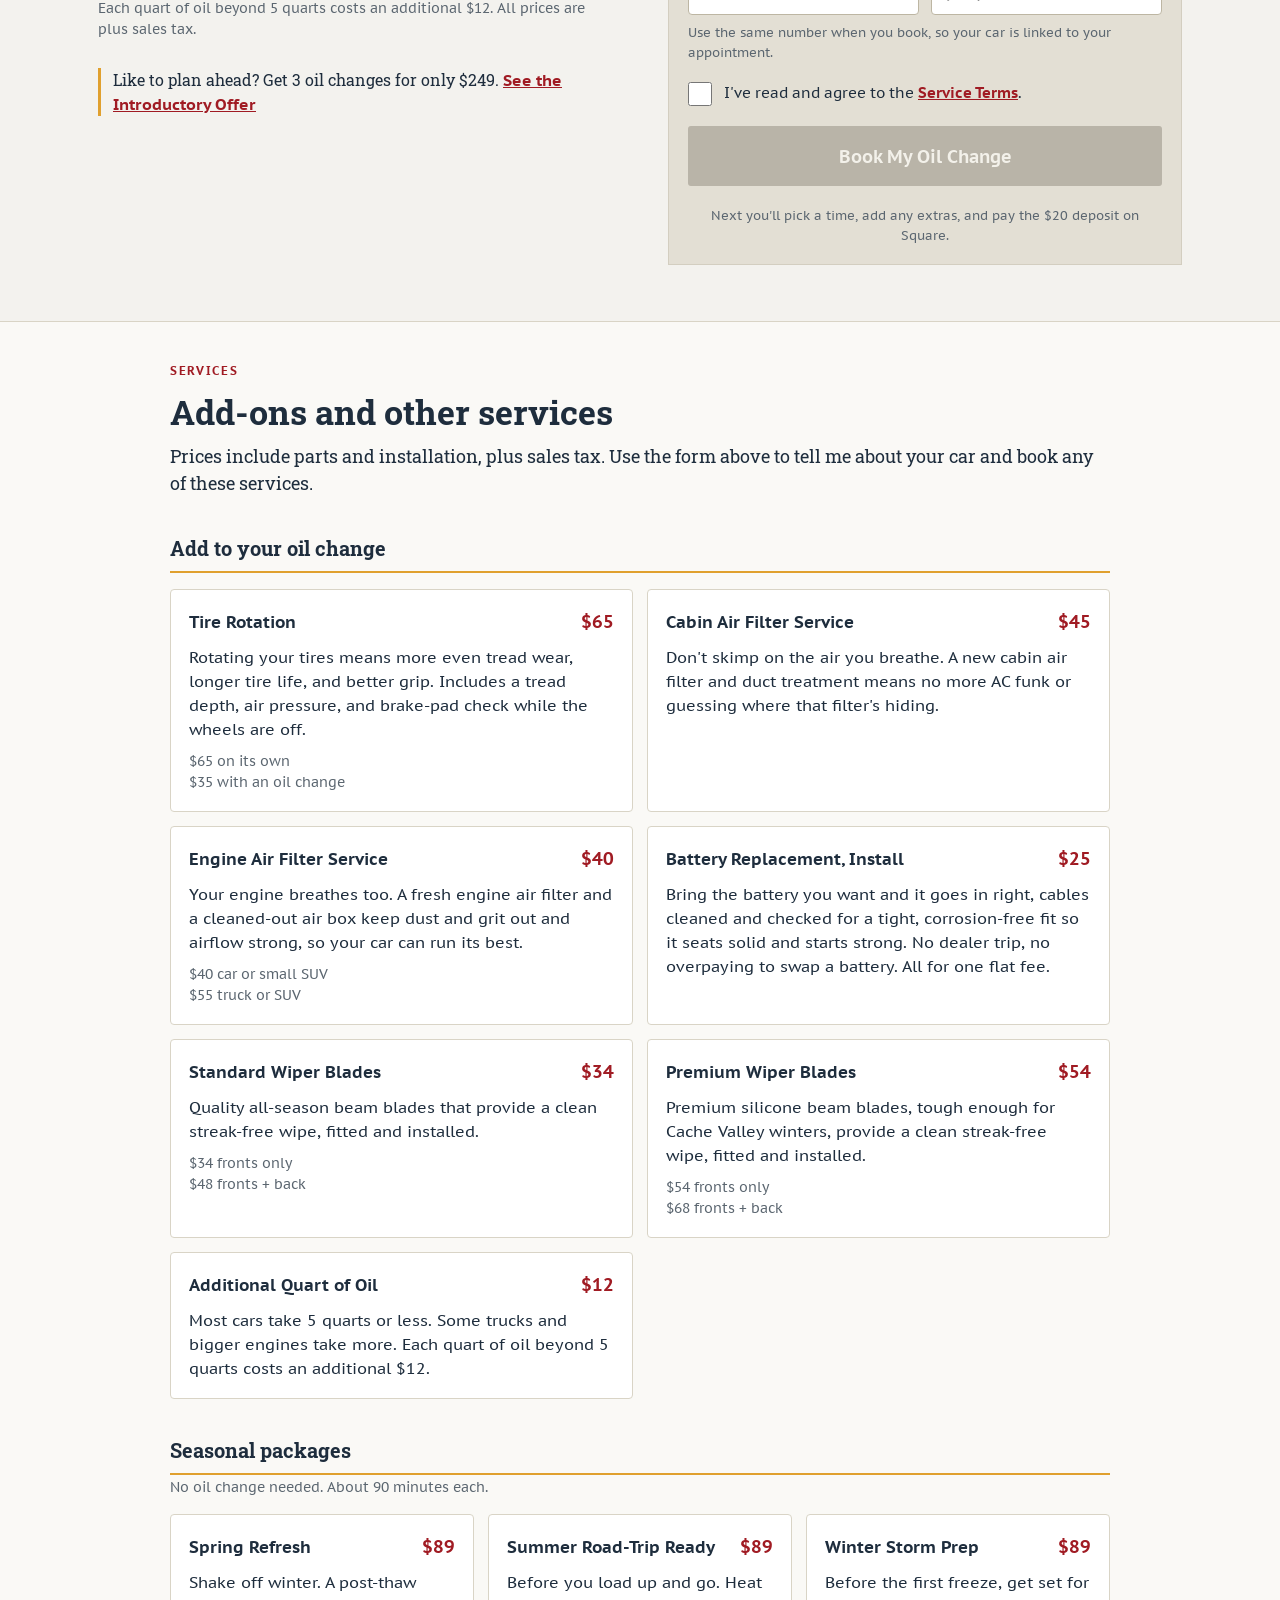
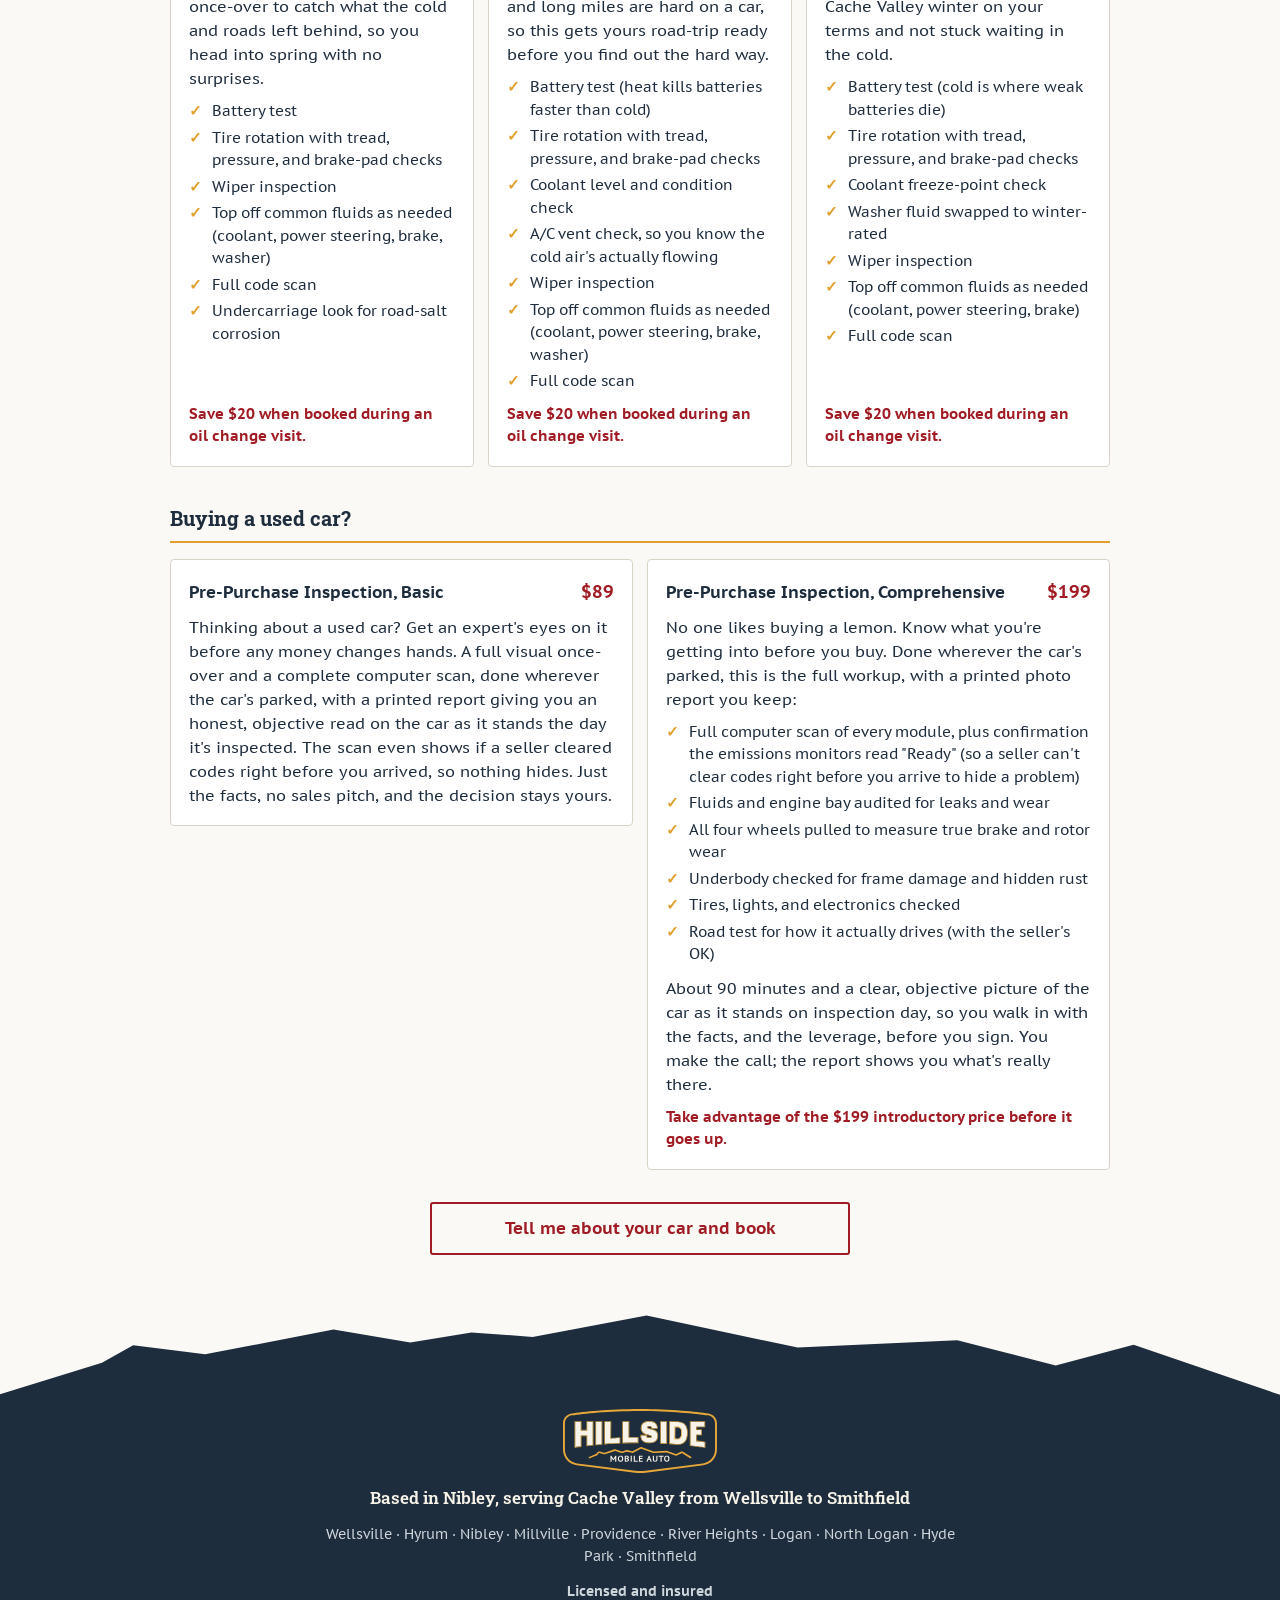
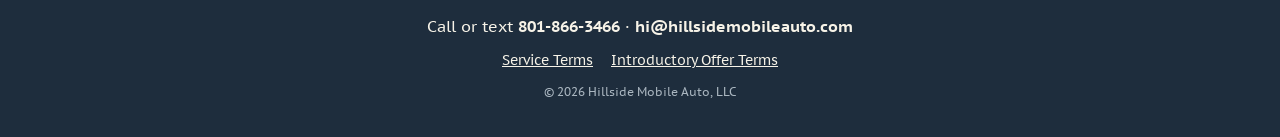
==== commit 494a4a65: "Introductory Offer: $249 tax included (hero line) Co-Authored-By: Claude Sonnet 5.5 <noreply@anthrop" ====
--- a/index.html
+++ b/index.html
@@ -57,7 +57,7 @@
           <ul class="checks"><li>3 full-synthetic oil changes (each includes the first 5 quarts of oil)</li><li>1 free air filter</li><li>1 free tire rotation</li><li>10% off other services for a year</li></ul>
         </div>
         <div class="grp buy">
-          <p class="value"><b>Over $380 in value.</b> Use within 18 months. Price plus sales tax. Extra quarts beyond 5 are $12 each.</p>
+          <p class="value"><b>Over $380 in value.</b> Use within 18 months. Tax included. Extra quarts beyond 5 are $12 each, plus tax.</p>
           <label class="agree"><input type="checkbox" id="agreeOffer"> <span>I've read and agree to the <a href="/introductory-offer-terms.html" target="_blank" rel="noopener">Offer Terms</a>.</span></label>
           <a class="btn is-off" id="claim" href="https://square.link/u/TLJPELes" aria-disabled="true">Claim the Introductory Offer</a>
           <p class="elig">Fits most 2000+ domestic, Japanese &amp; Korean gas vehicles. Not sure about yours? Text me the year, make &amp; model <b>before you buy</b>: <a href="sms:+18018663466">801-866-3466</a>.</p>
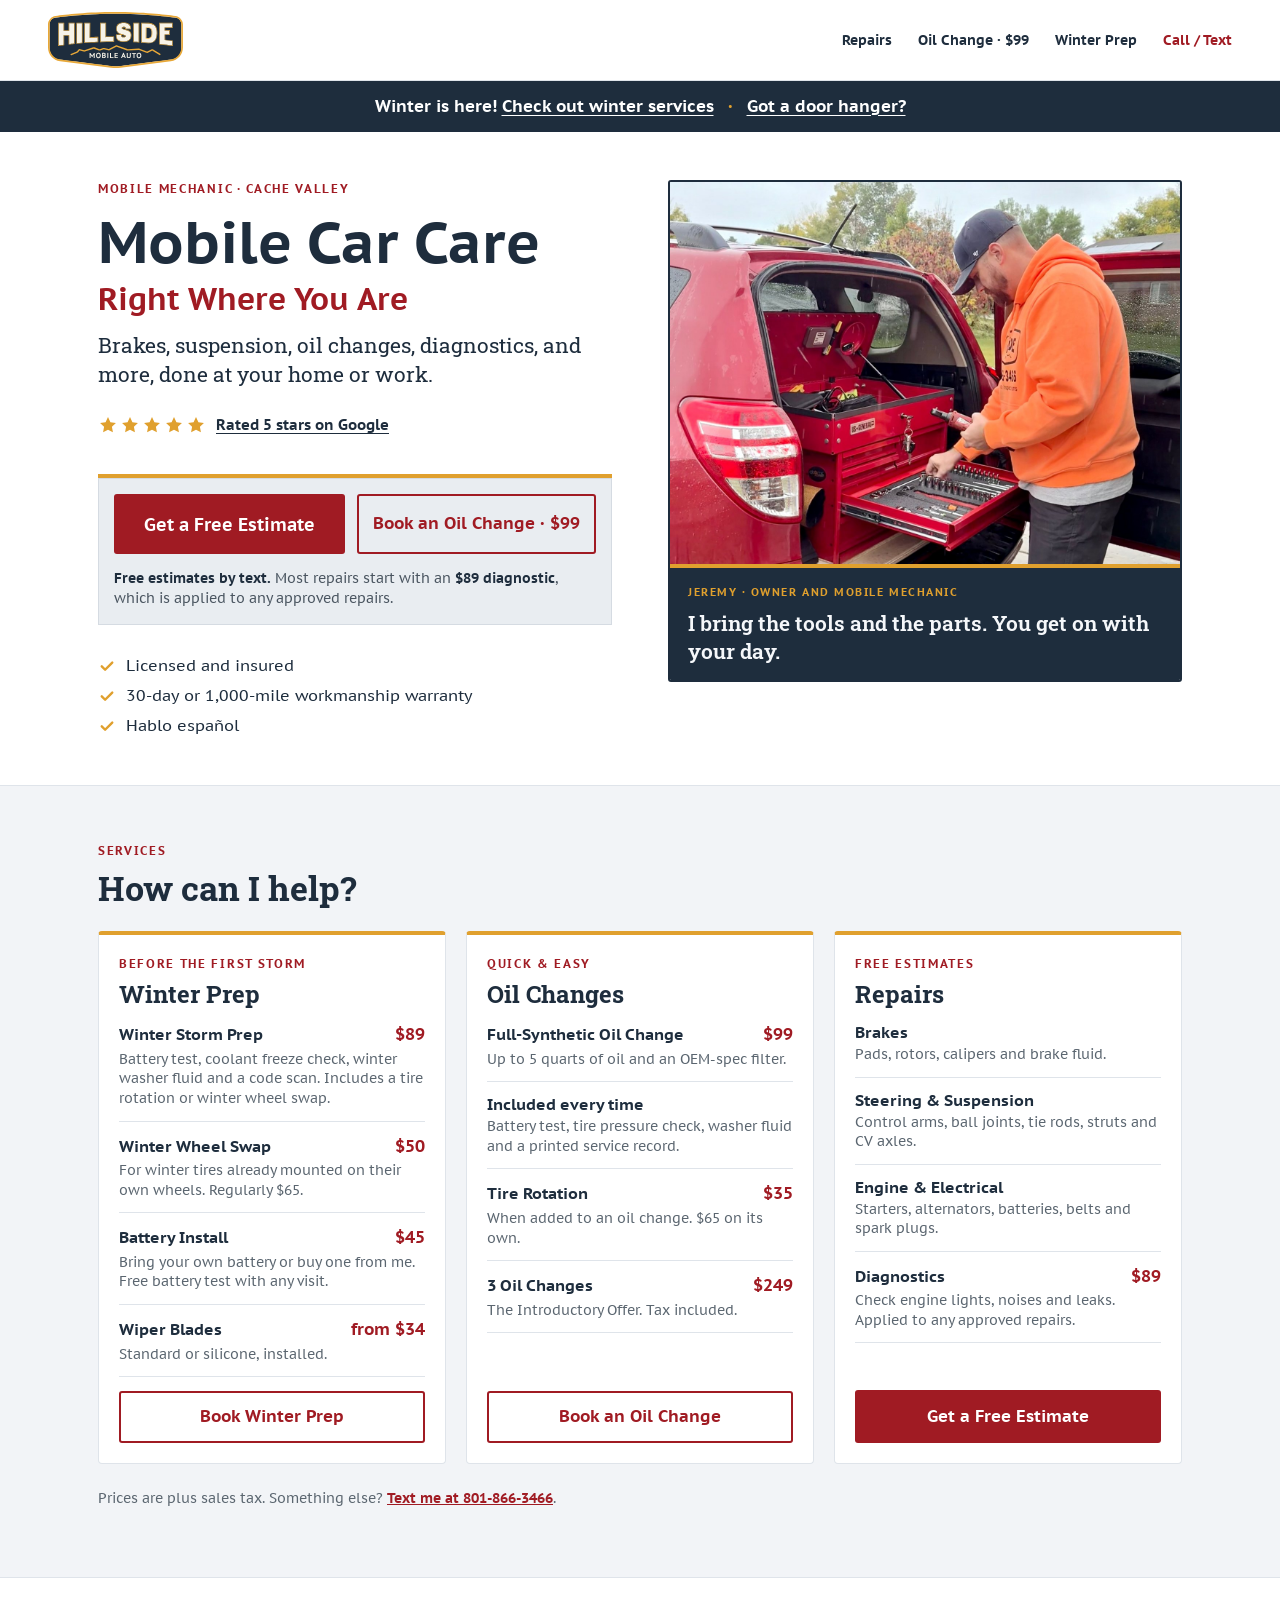
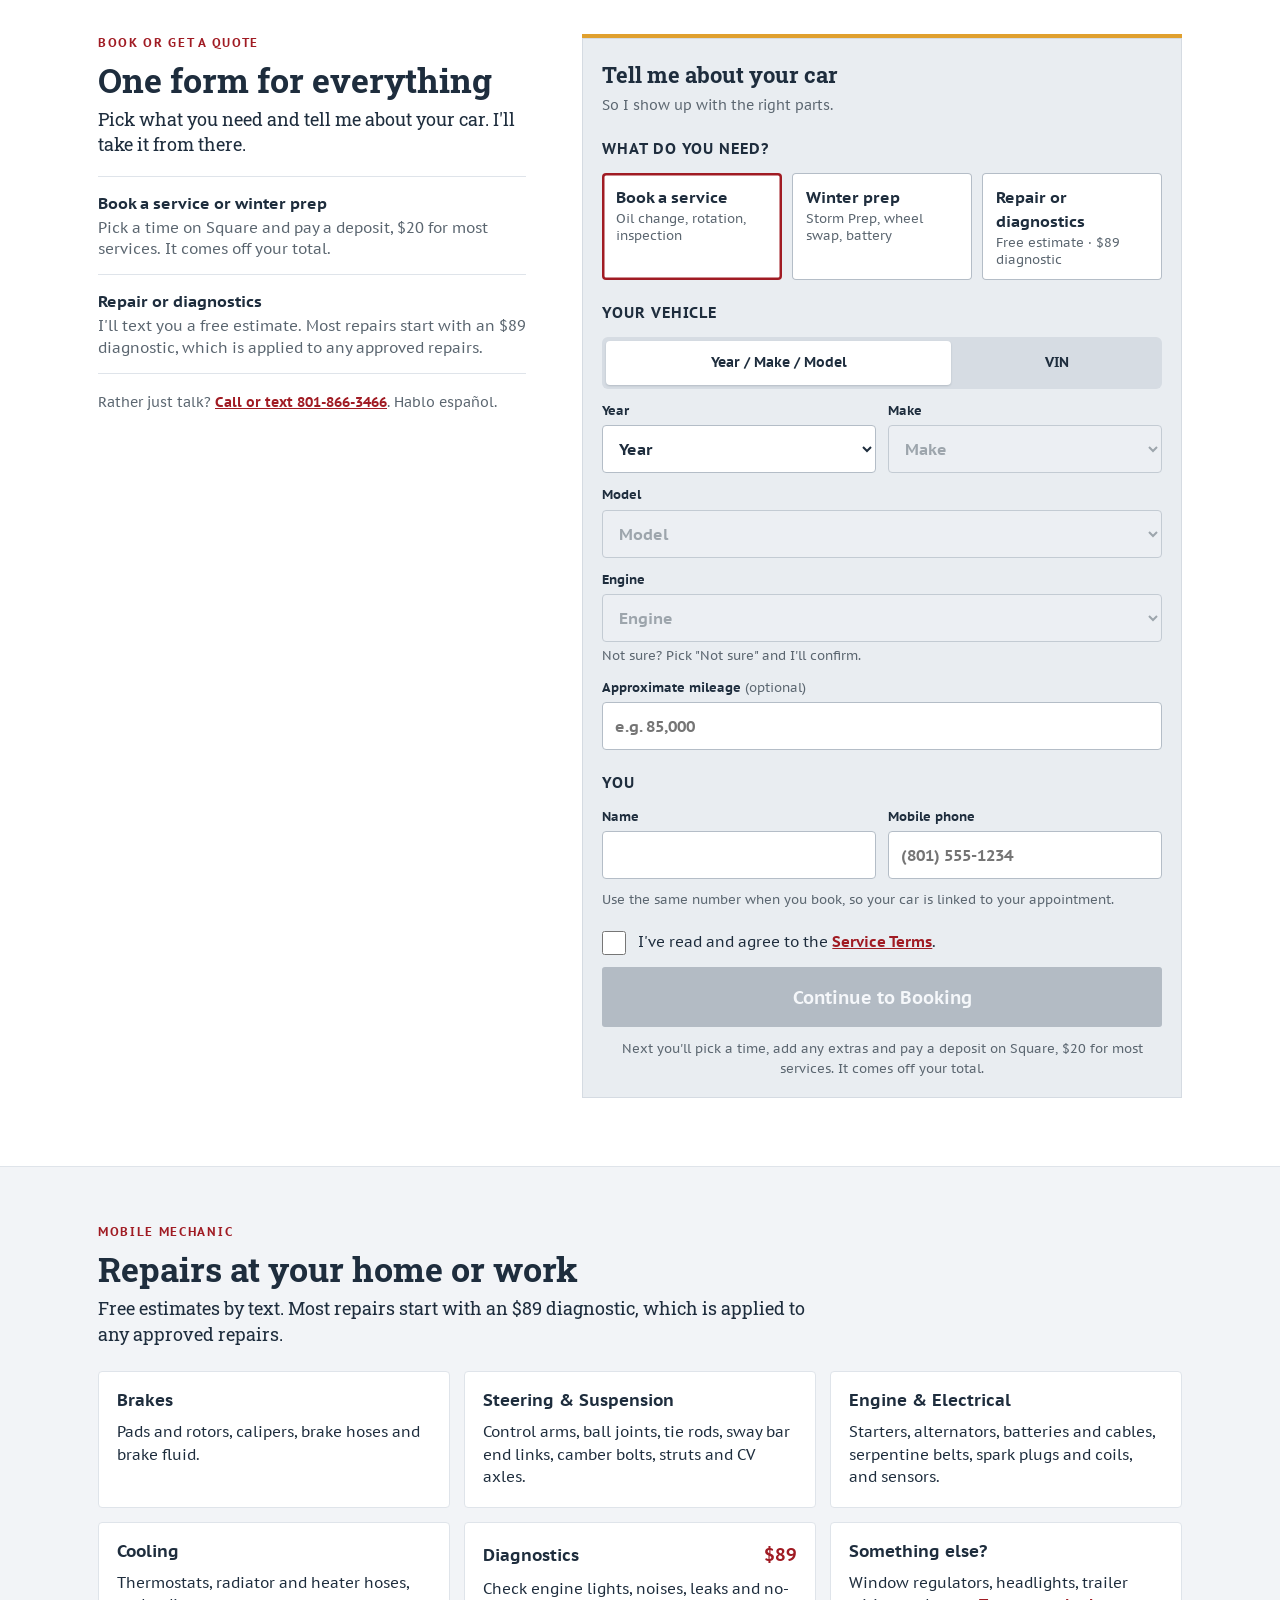
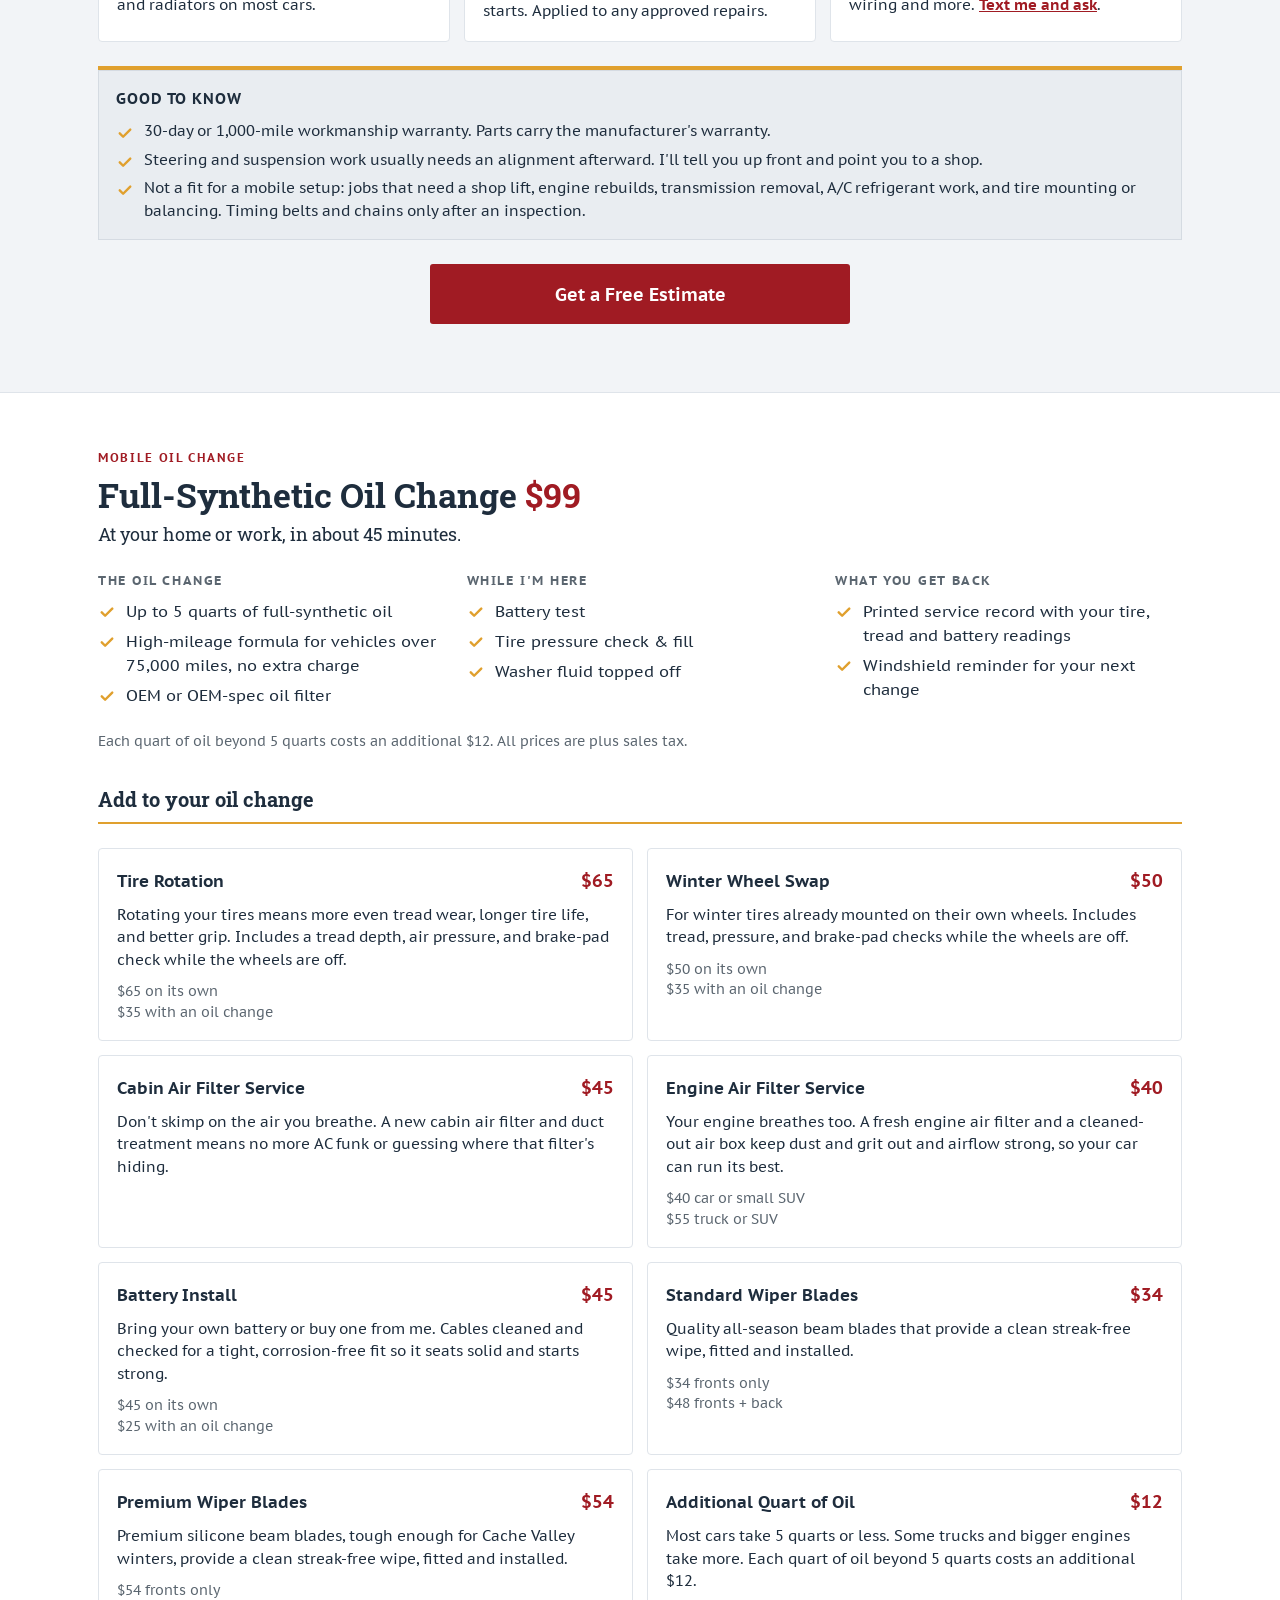
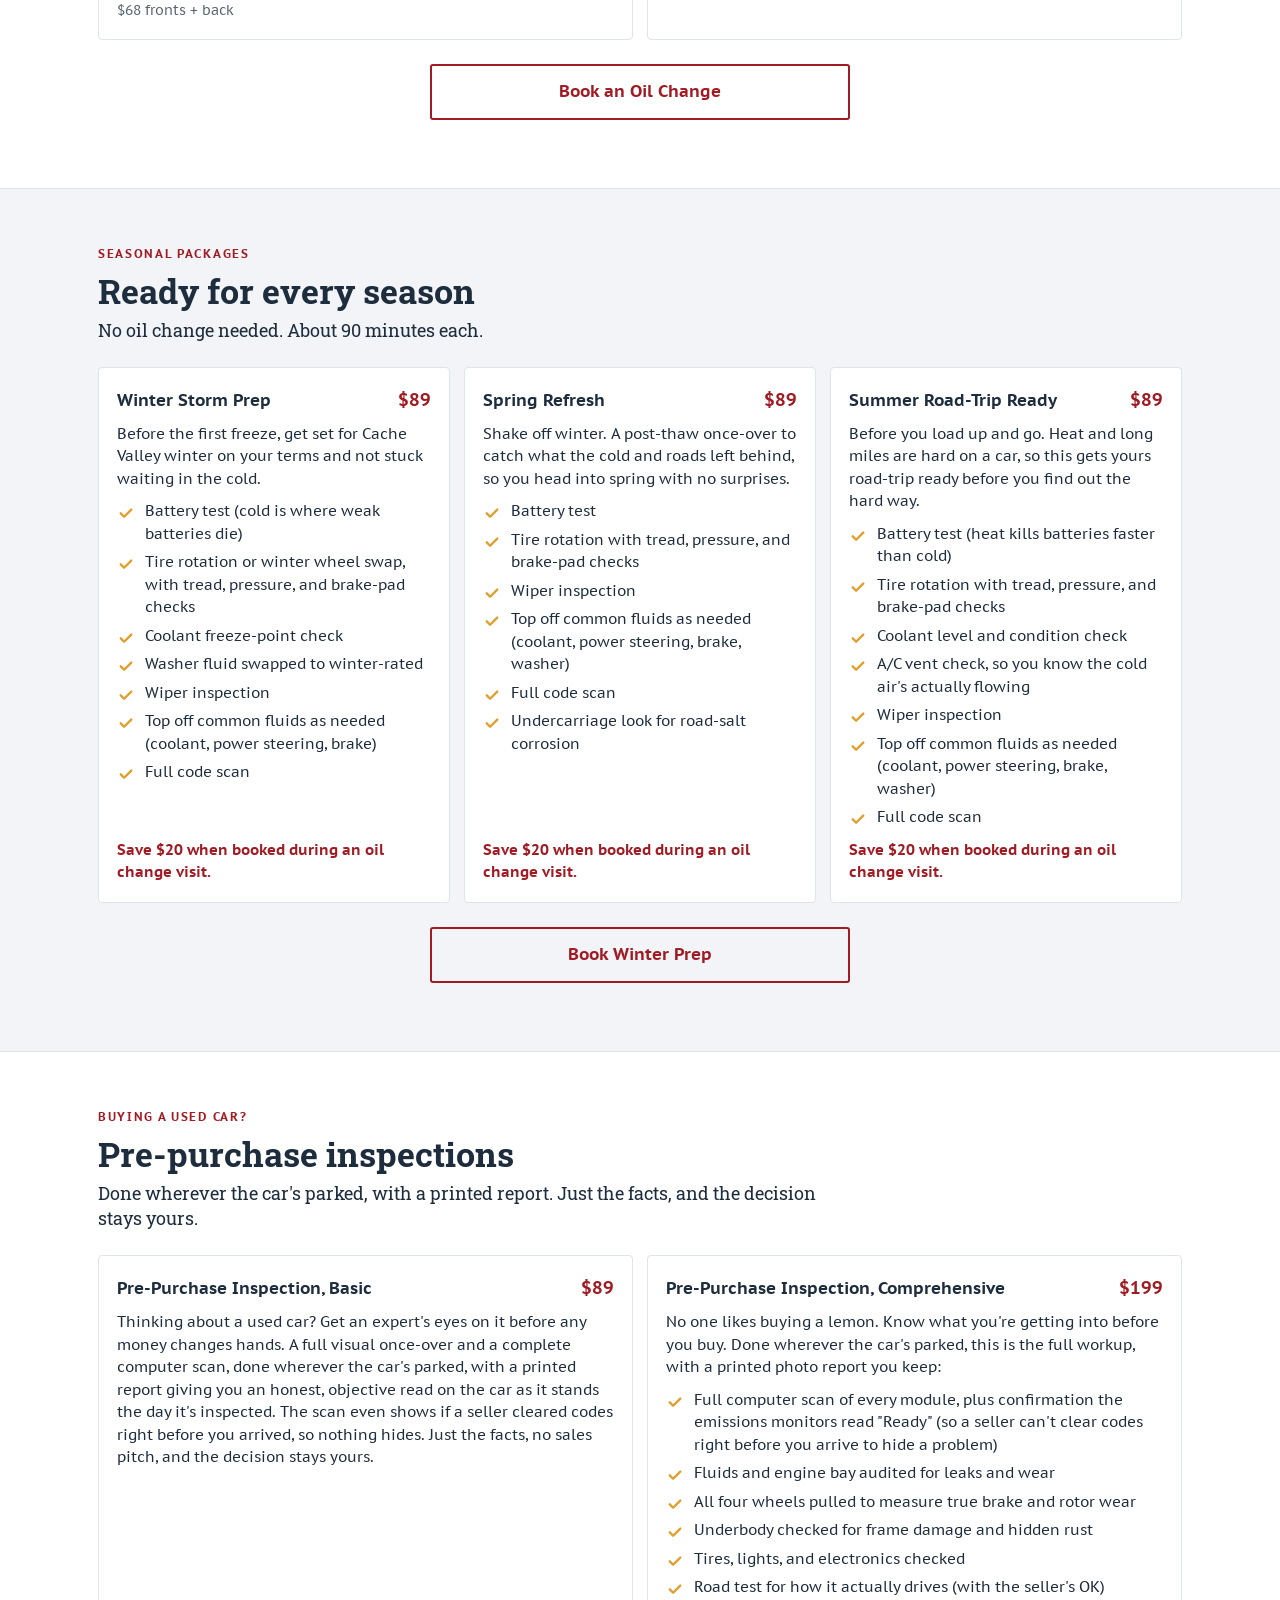
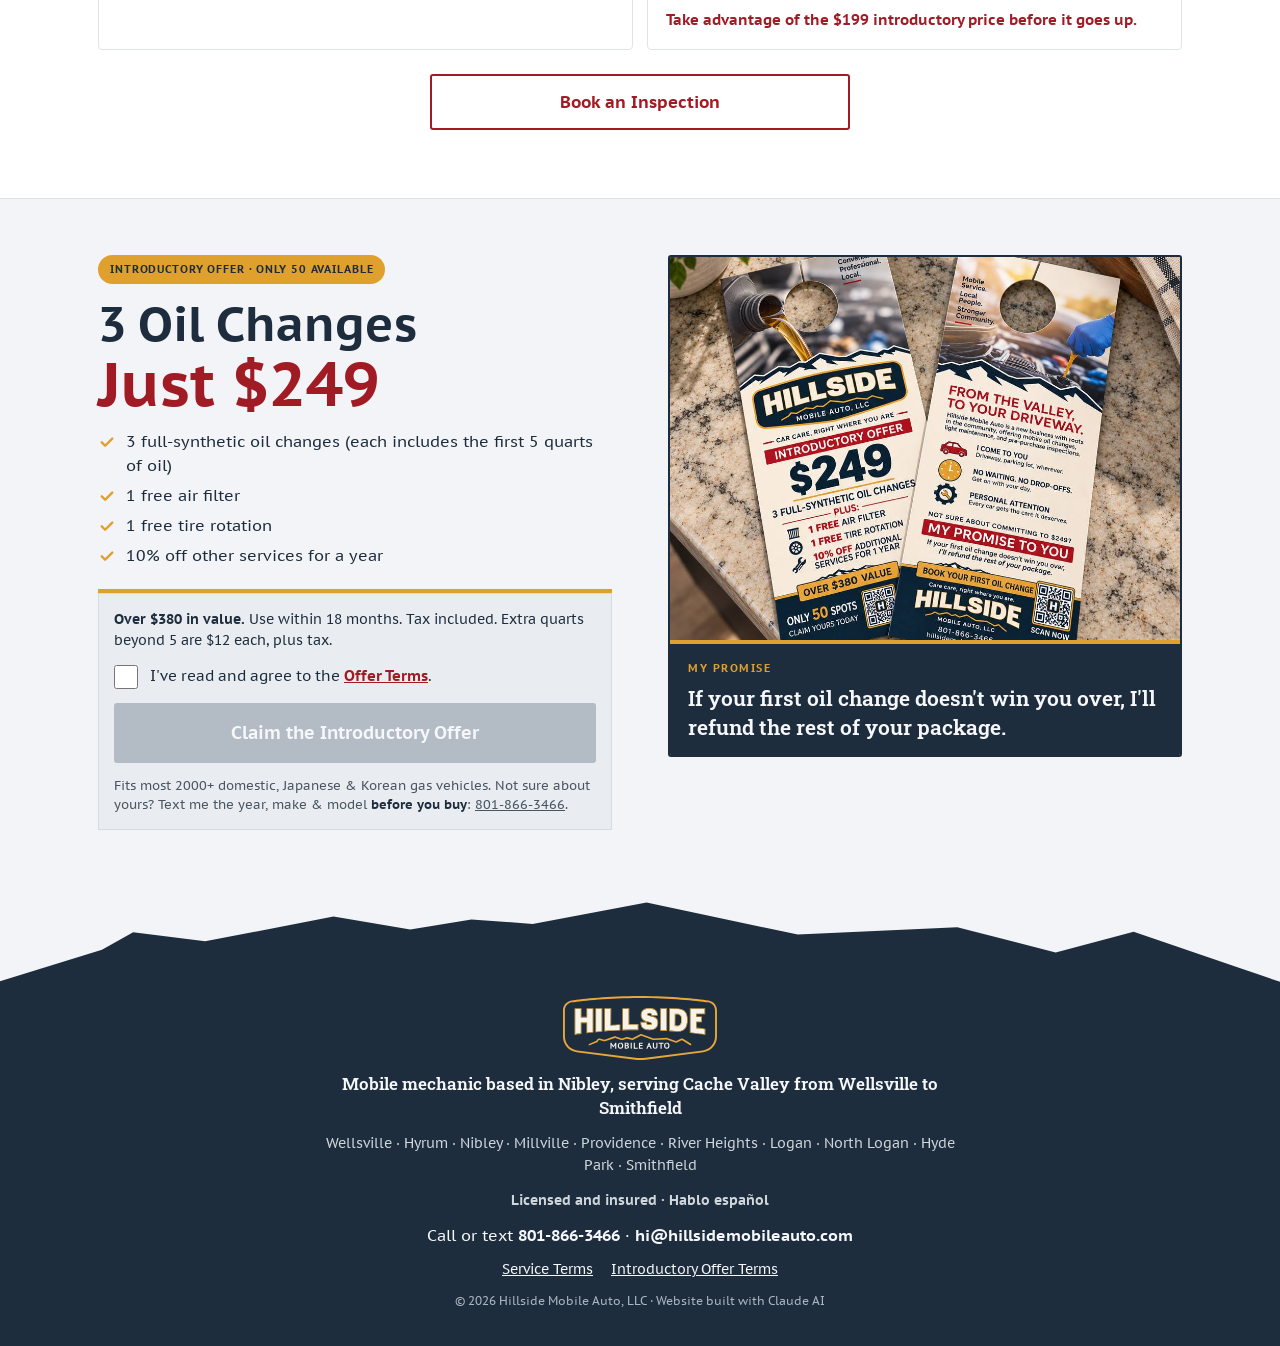
==== commit e23c7302: "New homepage: mobile mechanic repairs, winter prep, merged estimate and booking form - Hero leads wi" ====
--- a/index.html
+++ b/index.html
@@ -3,285 +3,296 @@
 <head>
 <meta charset="UTF-8">
 <meta name="viewport" content="width=device-width, initial-scale=1.0">
-<title>Mobile Oil Change in Logan &amp; Cache Valley, UT | Hillside Mobile Auto</title>
-<meta name="description" content="Full-synthetic oil changes at your home or work in Logan, Nibley, Providence, Hyrum, Smithfield and across Cache Valley. $99, or 3 for $249. Book online.">
+<title>Mobile Mechanic in Logan &amp; Cache Valley, UT | Hillside Mobile Auto</title>
+<meta name="description" content="Mobile mechanic in Logan, Nibley, Providence, Hyrum, Smithfield and across Cache Valley. Brakes, suspension, diagnostics and $99 full-synthetic oil changes at your home or work. Free estimates.">
 <link rel="preconnect" href="https://fonts.googleapis.com">
 <link rel="preconnect" href="https://fonts.gstatic.com" crossorigin>
-<link href="https://fonts.googleapis.com/css2?family=Archivo+Expanded:wght@800&family=PT+Sans+Caption:wght@400;700&family=Roboto+Slab:wght@400;600;700&display=swap" rel="stylesheet">
+<link href="https://fonts.googleapis.com/css2?family=PT+Sans+Caption:wght@400;700&family=Roboto+Slab:wght@400;600;700&display=swap" rel="stylesheet">
 <link rel="canonical" href="https://hillsidemobileauto.com/">
 <meta property="og:type" content="website">
 <meta property="og:url" content="https://hillsidemobileauto.com/">
-<meta property="og:title" content="Hillside Mobile Auto: 3 Oil Changes, Just $249">
-<meta property="og:description" content="Full-synthetic oil changes at your home or work in Cache Valley. Only 50 Introductory Offers available.">
-<meta property="og:image" content="https://hillsidemobileauto.com/assets/hero-door-hangers.jpg">
+<meta property="og:title" content="Hillside Mobile Auto: Mobile Mechanic in Cache Valley">
+<meta property="og:description" content="Brakes, suspension, oil changes, diagnostics and more, done at your home or work. Free estimates.">
+<meta property="og:image" content="https://hillsidemobileauto.com/assets/hero-jeremy.jpg">
 <link rel="stylesheet" href="assets/site.css">
 <script type="application/ld+json">
-{"@context": "https://schema.org", "@type": "AutomotiveBusiness", "@id": "https://hillsidemobileauto.com/#business", "name": "Hillside Mobile Auto", "legalName": "Hillside Mobile Auto, LLC", "description": "Mobile full-synthetic oil changes, tire rotations, seasonal maintenance and pre-purchase inspections at your home or work in Cache Valley, Utah.", "url": "https://hillsidemobileauto.com/", "telephone": "+1-801-866-3466", "email": "hi@hillsidemobileauto.com", "image": "https://hillsidemobileauto.com/assets/hero-door-hangers.jpg", "priceRange": "$$", "slogan": "Car Care, Right Where You Are", "address": {"@type": "PostalAddress", "addressLocality": "Nibley", "addressRegion": "UT", "postalCode": "84321", "addressCountry": "US"}, "areaServed": [{"@type": "City", "name": "Wellsville, UT"}, {"@type": "City", "name": "Hyrum, UT"}, {"@type": "City", "name": "Nibley, UT"}, {"@type": "City", "name": "Millville, UT"}, {"@type": "City", "name": "Providence, UT"}, {"@type": "City", "name": "River Heights, UT"}, {"@type": "City", "name": "Logan, UT"}, {"@type": "City", "name": "North Logan, UT"}, {"@type": "City", "name": "Hyde Park, UT"}, {"@type": "City", "name": "Smithfield, UT"}, {"@type": "Place", "name": "Cache Valley, Utah"}], "openingHoursSpecification": [{"@type": "OpeningHoursSpecification", "dayOfWeek": ["Monday", "Tuesday", "Wednesday", "Thursday", "Friday", "Saturday"], "opens": "06:00", "closes": "21:00"}], "makesOffer": [{"@type": "Offer", "price": "99", "priceCurrency": "USD", "itemOffered": {"@type": "Service", "name": "Mobile Full-Synthetic Oil Change", "description": "Up to 5 quarts of full-synthetic oil, OEM or OEM-spec filter, battery test and tire pressure check, done at your home or work."}}, {"@type": "Offer", "price": "249", "priceCurrency": "USD", "itemOffered": {"@type": "Service", "name": "Introductory Offer: 3 Oil Changes", "description": "3 full-synthetic oil changes (each includes the first 5 quarts of oil), 1 free air filter, 1 free tire rotation and 10% off other services for a year."}}, {"@type": "Offer", "price": "65", "priceCurrency": "USD", "itemOffered": {"@type": "Service", "name": "Mobile Tire Rotation"}}, {"@type": "Offer", "price": "89", "priceCurrency": "USD", "itemOffered": {"@type": "Service", "name": "Seasonal Maintenance Package"}}, {"@type": "Offer", "price": "89", "priceCurrency": "USD", "itemOffered": {"@type": "Service", "name": "Pre-Purchase Inspection, Basic"}}, {"@type": "Offer", "price": "199", "priceCurrency": "USD", "itemOffered": {"@type": "Service", "name": "Pre-Purchase Inspection, Comprehensive"}}]}
+{"@context": "https://schema.org", "@type": "AutoRepair", "@id": "https://hillsidemobileauto.com/#business", "name": "Hillside Mobile Auto", "legalName": "Hillside Mobile Auto, LLC", "description": "Mobile mechanic in Cache Valley, Utah: brakes, steering and suspension, starters and alternators, diagnostics, full-synthetic oil changes, winter prep and pre-purchase inspections at your home or work.", "url": "https://hillsidemobileauto.com/", "telephone": "+1-801-866-3466", "email": "hi@hillsidemobileauto.com", "image": "https://hillsidemobileauto.com/assets/hero-jeremy.jpg", "priceRange": "$$", "slogan": "Car Care, Right Where You Are", "knowsLanguage": ["en", "es"], "address": {"@type": "PostalAddress", "addressLocality": "Nibley", "addressRegion": "UT", "postalCode": "84321", "addressCountry": "US"}, "areaServed": [{"@type": "City", "name": "Wellsville, UT"}, {"@type": "City", "name": "Hyrum, UT"}, {"@type": "City", "name": "Nibley, UT"}, {"@type": "City", "name": "Millville, UT"}, {"@type": "City", "name": "Providence, UT"}, {"@type": "City", "name": "River Heights, UT"}, {"@type": "City", "name": "Logan, UT"}, {"@type": "City", "name": "North Logan, UT"}, {"@type": "City", "name": "Hyde Park, UT"}, {"@type": "City", "name": "Smithfield, UT"}, {"@type": "Place", "name": "Cache Valley, Utah"}], "openingHoursSpecification": [{"@type": "OpeningHoursSpecification", "dayOfWeek": ["Monday", "Tuesday", "Wednesday", "Thursday", "Friday", "Saturday"], "opens": "06:00", "closes": "21:00"}], "makesOffer": [{"@type": "Offer", "itemOffered": {"@type": "Service", "name": "Mobile Brake Repair", "description": "Pads, rotors, calipers, brake hoses and brake fluid, done at your home or work. Free estimates."}}, {"@type": "Offer", "itemOffered": {"@type": "Service", "name": "Mobile Steering and Suspension Repair", "description": "Control arms, ball joints, tie rods, sway bar end links, struts and CV axles. Free estimates."}}, {"@type": "Offer", "itemOffered": {"@type": "Service", "name": "Mobile Engine and Electrical Repair", "description": "Starters, alternators, batteries, serpentine belts, spark plugs and coils. Free estimates."}}, {"@type": "Offer", "price": "89", "priceCurrency": "USD", "itemOffered": {"@type": "Service", "name": "Mobile Diagnostics", "description": "Check engine lights, noises, leaks and no-starts. Applied to any approved repairs."}}, {"@type": "Offer", "price": "99", "priceCurrency": "USD", "itemOffered": {"@type": "Service", "name": "Mobile Full-Synthetic Oil Change", "description": "Up to 5 quarts of full-synthetic oil, OEM or OEM-spec filter, battery test and tire pressure check, done at your home or work."}}, {"@type": "Offer", "price": "249", "priceCurrency": "USD", "itemOffered": {"@type": "Service", "name": "Introductory Offer: 3 Oil Changes", "description": "3 full-synthetic oil changes (each includes the first 5 quarts of oil), 1 free air filter, 1 free tire rotation and 10% off other services for a year."}}, {"@type": "Offer", "price": "89", "priceCurrency": "USD", "itemOffered": {"@type": "Service", "name": "Winter Storm Prep"}}, {"@type": "Offer", "price": "50", "priceCurrency": "USD", "itemOffered": {"@type": "Service", "name": "Winter Wheel Swap"}}, {"@type": "Offer", "price": "45", "priceCurrency": "USD", "itemOffered": {"@type": "Service", "name": "Battery Install"}}, {"@type": "Offer", "price": "65", "priceCurrency": "USD", "itemOffered": {"@type": "Service", "name": "Mobile Tire Rotation"}}, {"@type": "Offer", "price": "89", "priceCurrency": "USD", "itemOffered": {"@type": "Service", "name": "Pre-Purchase Inspection, Basic"}}, {"@type": "Offer", "price": "199", "priceCurrency": "USD", "itemOffered": {"@type": "Service", "name": "Pre-Purchase Inspection, Comprehensive"}}]}
 </script>
-<style>
-  /* October hours strip (temporary). Hidden by default; the script below shows it until Oct 31. */
-  .promo{display:block;background:var(--amber);color:var(--navy);text-align:center;text-decoration:none;font-size:18px;font-weight:700;line-height:1.35;padding:14px 16px}
-  .promo span{display:block;font-weight:400;font-size:16px;margin-top:2px}
-  @media (min-width:820px){.promo{font-size:20px;padding:16px 24px}.promo span{display:inline;font-size:20px;margin:0 0 0 4px}}
-  .promo:hover span,.promo:focus-visible span{text-decoration:underline}
-  .promo:focus-visible{outline:3px solid var(--navy);outline-offset:-3px}
-  /* Footer town list (for local search) */
-  .foot .towns{font-size:14px;color:#cfd6dc;line-height:1.6}
-  /* Footer "Licensed and insured" line (hidden until the policy starts; see script at the bottom) */
-  .foot .insured{font-size:14px;font-weight:700;color:#cfd6dc;line-height:1.6}
-  .foot .insured[hidden]{display:none}
-</style>
 </head>
 <body>
 
-<a class="promo" id="promo" href="#oil-change" hidden>October hours: 6 AM to 9 PM, Monday through Saturday. <span>Get it done before work or after dinner.</span></a>
-<script>
-  // Show the October hours strip until the end of Oct 31, 2026 (Utah time = 6:00 UTC on Nov 1).
-  if (Date.now() < Date.UTC(2026, 10, 1, 6, 0, 0)) document.getElementById("promo").hidden = false;
-</script>
-
 <header class="s-head">
   <a class="badge-link" href="/" aria-label="Hillside Mobile Auto home"><img src="assets/badge.svg" alt="Hillside Mobile Auto" width="907" height="376"></a>
-  <nav class="s-nav" aria-label="Main"><a class="o" href="#offer">Introductory Offer</a><a href="#oil-change">Oil Change · $99</a><a href="sms:+18018663466">Call / Text</a></nav>
+  <nav class="s-nav" aria-label="Main"><a href="#repairs">Repairs</a><a href="#oil-change">Oil Change · $99</a><a href="#seasonal">Winter Prep</a><a class="o" href="sms:+18018663466">Call / Text</a></nav>
   <a class="s-text" href="sms:+18018663466">Call / Text</a>
 </header>
+<div class="bar">
+  <a href="#services">Winter is here! <span>Check out winter services</span></a>
+  <span class="dot" aria-hidden="true">·</span>
+  <a href="#offer"><span>Got a door hanger?</span></a>
+</div>
 
 <main>
-  <!-- ============ HERO: INTRODUCTORY OFFER (door hanger QR lands here) ============ -->
-  <section id="offer" aria-labelledby="offer-title">
-    <div class="hero">
-      <div class="copy">
-        <div class="grp pitch">
-          <span class="chip">Introductory Offer · Only 50 Available</span>
-          <h1 class="s-h1" id="offer-title">3 Oil Changes<br><span class="price-hl">Just $249</span></h1>
-          <ul class="checks"><li>3 full-synthetic oil changes (each includes the first 5 quarts of oil)</li><li>1 free air filter</li><li>1 free tire rotation</li><li>10% off other services for a year</li></ul>
+  <!-- ============ HERO ============ -->
+  <section class="hero" id="top" aria-labelledby="top-title">
+    <div class="hero-copy">
+      <div class="pitch">
+        <span class="eyebrow">Mobile Mechanic · Cache Valley</span>
+        <h1 class="s-h1" id="top-title">Mobile Car Care<span>Right Where You Are</span></h1>
+        <p class="lede">Brakes, suspension, oil changes, diagnostics, and more, done at your home or work.</p>
+        <div class="stars"><i aria-hidden="true"><svg width="20" height="20" viewBox="0 0 24 24" fill="#E0A02E"><path d="M12 2.5l2.9 6.1 6.6.9-4.8 4.6 1.2 6.6L12 17.6 6.1 20.7l1.2-6.6L2.5 9.5l6.6-.9z"/></svg><svg width="20" height="20" viewBox="0 0 24 24" fill="#E0A02E"><path d="M12 2.5l2.9 6.1 6.6.9-4.8 4.6 1.2 6.6L12 17.6 6.1 20.7l1.2-6.6L2.5 9.5l6.6-.9z"/></svg><svg width="20" height="20" viewBox="0 0 24 24" fill="#E0A02E"><path d="M12 2.5l2.9 6.1 6.6.9-4.8 4.6 1.2 6.6L12 17.6 6.1 20.7l1.2-6.6L2.5 9.5l6.6-.9z"/></svg><svg width="20" height="20" viewBox="0 0 24 24" fill="#E0A02E"><path d="M12 2.5l2.9 6.1 6.6.9-4.8 4.6 1.2 6.6L12 17.6 6.1 20.7l1.2-6.6L2.5 9.5l6.6-.9z"/></svg><svg width="20" height="20" viewBox="0 0 24 24" fill="#E0A02E"><path d="M12 2.5l2.9 6.1 6.6.9-4.8 4.6 1.2 6.6L12 17.6 6.1 20.7l1.2-6.6L2.5 9.5l6.6-.9z"/></svg></i><a href="https://g.page/r/CdzNBZLJ0V1jEBM" target="_blank" rel="noopener">Rated 5 stars on Google</a></div>
+      </div>
+      <div class="panel cta">
+        <div class="cta-btns">
+          <a class="btn" href="#quote" data-pick="repair">Get a Free Estimate</a>
+          <a class="ghost" href="#quote" data-pick="service">Book an Oil Change · $99</a>
         </div>
-        <div class="grp buy">
-          <p class="value"><b>Over $380 in value.</b> Use within 18 months. Tax included. Extra quarts beyond 5 are $12 each, plus tax.</p>
-          <label class="agree"><input type="checkbox" id="agreeOffer"> <span>I've read and agree to the <a href="/introductory-offer-terms.html" target="_blank" rel="noopener">Offer Terms</a>.</span></label>
-          <a class="btn is-off" id="claim" href="https://square.link/u/TLJPELes" aria-disabled="true">Claim the Introductory Offer</a>
-          <p class="elig">Fits most 2000+ domestic, Japanese &amp; Korean gas vehicles. Not sure about yours? Text me the year, make &amp; model <b>before you buy</b>: <a href="sms:+18018663466">801-866-3466</a>.</p>
+        <p><b>Free estimates by text.</b> Most repairs start with an <b>$89 diagnostic</b>, which is applied to any approved repairs.</p>
+      </div>
+      <ul class="checks">
+        <li>Licensed and insured</li>
+        <li>30-day or 1,000-mile workmanship warranty</li>
+        <li>Hablo español</li>
+      </ul>
+    </div>
+    <figure class="fig">
+      <img src="assets/hero-jeremy.jpg" alt="Jeremy, mobile mechanic, working from the tool chest in the back of his red RAV4" width="1200" height="900">
+      <figcaption class="plate"><span class="plate-by">Jeremy · Owner and Mobile Mechanic</span><span class="plate-q">I bring the tools and the parts. You get on with your day.</span></figcaption>
+    </figure>
+  </section>
+
+  <!-- ============ SERVICE CARDS ============ -->
+  <section id="services" class="sec sec-alt" aria-labelledby="svc-title">
+    <div class="wrap">
+      <div class="intro"><span class="eyebrow">Services</span><h2 class="h2" id="svc-title">How can I help?</h2></div>
+      <div class="cards">
+        <article class="card">
+          <div class="intro"><span class="eyebrow">Before the first storm</span><h3>Winter Prep</h3></div>
+          <ul class="rows">
+            <li><div class="r"><b>Winter Storm Prep</b><span class="p">$89</span></div><small>Battery test, coolant freeze check, winter washer fluid and a code scan. Includes a tire rotation or winter wheel swap.</small></li>
+            <li><div class="r"><b>Winter Wheel Swap</b><span class="p">$50</span></div><small>For winter tires already mounted on their own wheels. Regularly $65.</small></li>
+            <li><div class="r"><b>Battery Install</b><span class="p">$45</span></div><small>Bring your own battery or buy one from me. Free battery test with any visit.</small></li>
+            <li><div class="r"><b>Wiper Blades</b><span class="p">from $34</span></div><small>Standard or silicone, installed.</small></li>
+          </ul>
+          <a class="ghost" href="#quote" data-pick="winter">Book Winter Prep</a>
+        </article>
+        <article class="card">
+          <div class="intro"><span class="eyebrow">Quick &amp; Easy</span><h3>Oil Changes</h3></div>
+          <ul class="rows">
+            <li><div class="r"><b>Full-Synthetic Oil Change</b><span class="p">$99</span></div><small>Up to 5 quarts of oil and an OEM-spec filter.</small></li>
+            <li><div class="r"><b>Included every time</b></div><small>Battery test, tire pressure check, washer fluid and a printed service record.</small></li>
+            <li><div class="r"><b>Tire Rotation</b><span class="p">$35</span></div><small>When added to an oil change. $65 on its own.</small></li>
+            <li><div class="r"><b>3 Oil Changes</b><span class="p">$249</span></div><small>The Introductory Offer. Tax included.</small></li>
+          </ul>
+          <a class="ghost" href="#quote" data-pick="service">Book an Oil Change</a>
+        </article>
+        <article class="card">
+          <div class="intro"><span class="eyebrow">Free estimates</span><h3>Repairs</h3></div>
+          <ul class="rows">
+            <li><div class="r"><b>Brakes</b></div><small>Pads, rotors, calipers and brake fluid.</small></li>
+            <li><div class="r"><b>Steering &amp; Suspension</b></div><small>Control arms, ball joints, tie rods, struts and CV axles.</small></li>
+            <li><div class="r"><b>Engine &amp; Electrical</b></div><small>Starters, alternators, batteries, belts and spark plugs.</small></li>
+            <li><div class="r"><b>Diagnostics</b><span class="p">$89</span></div><small>Check engine lights, noises and leaks. Applied to any approved repairs.</small></li>
+          </ul>
+          <a class="btn" href="#quote" data-pick="repair">Get a Free Estimate</a>
+        </article>
+      </div>
+      <p class="fine">Prices are plus sales tax. Something else? <a href="sms:+18018663466"><b>Text me at 801-866-3466</b></a>.</p>
+    </div>
+  </section>
+
+  <!-- ============ THE FORM ============ -->
+  <section id="quote" class="sec" aria-labelledby="q-title">
+    <div class="wrap">
+      <div class="quote">
+        <div class="intro" style="gap:18px">
+          <div class="intro">
+            <span class="eyebrow">Book or get a quote</span>
+            <h2 class="h2" id="q-title">One form for everything</h2>
+            <p class="sub">Pick what you need and tell me about your car. I'll take it from there.</p>
+          </div>
+          <ul class="how">
+            <li><b>Book a service or winter prep</b><span>Pick a time on Square and pay a deposit, $20 for most services. It comes off your total.</span></li>
+            <li><b>Repair or diagnostics</b><span>I'll text you a free estimate. Most repairs start with an $89 diagnostic, which is applied to any approved repairs.</span></li>
+          </ul>
+          <p class="fine">Rather just talk? <a href="sms:+18018663466"><b>Call or text 801-866-3466</b></a>. Hablo español.</p>
         </div>
-        <figure class="fig">
-          <div class="media"><img src="assets/hero-door-hangers.jpg" alt="Hillside Mobile Auto door hangers on a kitchen counter" width="1000" height="914"></div>
-          <figcaption class="plate"><p class="plate-by">My Promise</p><p class="plate-q">If your first oil change doesn't win you over, I'll refund the rest of your package.</p></figcaption>
+
+        <form class="panel form" id="picker" novalidate aria-labelledby="pk-title">
+          <div class="intro" style="gap:4px"><h2 id="pk-title">Tell me about your car</h2><p class="fine">So I show up with the right parts.</p></div>
+
+          <div class="step">
+            <h3 class="step-h" id="need-h">What do you need?</h3>
+            <div class="choices" role="group" aria-labelledby="need-h">
+              <button type="button" class="choice" data-choice="service" aria-pressed="true"><b>Book a service</b><small>Oil change, rotation, inspection</small></button>
+              <button type="button" class="choice" data-choice="winter" aria-pressed="false"><b>Winter prep</b><small>Storm Prep, wheel swap, battery</small></button>
+              <button type="button" class="choice" data-choice="repair" aria-pressed="false"><b>Repair or diagnostics</b><small>Free estimate · $89 diagnostic</small></button>
+            </div>
+          </div>
+
+          <div class="step">
+            <h3 class="step-h">Your vehicle</h3>
+            <div class="tabs" role="tablist" aria-label="How to enter your vehicle">
+              <button type="button" role="tab" id="tabYmm" aria-selected="true" aria-controls="ymm">Year / Make / Model</button>
+              <button type="button" role="tab" id="tabVin" aria-selected="false" aria-controls="vinStep" tabindex="-1">VIN</button>
+            </div>
+            <div class="two ymm" id="ymm" role="tabpanel" aria-labelledby="tabYmm">
+              <label>Year<select id="year" required><option value="">Year</option></select></label>
+              <label>Make<select id="make" required disabled><option value="">Make</option></select></label>
+              <label class="full">Model<select id="model" required disabled><option value="">Model</option></select></label>
+              <label class="full">Engine<select id="engine" required disabled><option value="">Engine</option></select>
+                <span class="hint">Not sure? Pick "Not sure" and I'll confirm.</span></label>
+              <label class="full" id="otherWrap" hidden><span id="otherLabel">Make and model</span><input id="other" autocomplete="off" placeholder="e.g. Volkswagen Jetta">
+                <span class="hint">For repairs I'll look at most cars. Tell me what you drive.</span></label>
+            </div>
+            <div id="vinStep" role="tabpanel" aria-labelledby="tabVin" hidden>
+              <label>17-character VIN<input id="vin" maxlength="17" autocomplete="off" autocapitalize="characters" spellcheck="false" placeholder="e.g. 4T1B11HK5JU123456">
+                <span class="hint">Most accurate. It's on your insurance card, registration, or the driver's side of the dashboard.</span></label>
+            </div>
+            <div class="vehicle-chip" id="chip" aria-live="polite"></div>
+            <div class="status" id="vstatus" role="status"></div>
+            <label><span>Approximate mileage <span class="opt">(optional)</span></span><input id="miles" inputmode="numeric" placeholder="e.g. 85,000"></label>
+          </div>
+
+          <div class="step" id="repairBox" hidden>
+            <h3 class="step-h">What's going on?</h3>
+            <label>Tell me what you're noticing, and what you think it needs if you know<textarea id="desc" rows="4" maxlength="1500" placeholder="e.g. Grinding from the front when I brake. Might be pads and rotors."></textarea></label>
+            <div class="infobox"><b>Estimates are free.</b> Most repairs start with an <b>$89 diagnostic</b>, which is applied to any approved repairs. The $89 is paid at the visit. If I find something different, I'll check with you before doing anything.</div>
+          </div>
+
+          <label class="agree" id="winterBox" hidden><input type="checkbox" id="winterWheels"> <span>I have winter wheels for a swap <span class="opt">(already mounted on their own rims)</span></span></label>
+
+          <div class="step">
+            <h3 class="step-h">You</h3>
+            <div class="two">
+              <label>Name<input id="name" autocomplete="name" required></label>
+              <label>Mobile phone<input id="phone" type="tel" autocomplete="tel" inputmode="tel" placeholder="(801) 555-1234" required></label>
+            </div>
+            <span class="hint" id="hintBook">Use the same number when you book, so your car is linked to your appointment.</span>
+            <span class="hint" id="hintRepair" hidden>This is the number I'll text with questions and your estimate.</span>
+            <label id="townWrap" hidden>Where's the car?<select id="town"><option value="">Pick your town</option><option>Wellsville</option><option>Hyrum</option><option>Nibley</option><option>Millville</option><option>Providence</option><option>River Heights</option><option>Logan</option><option>North Logan</option><option>Hyde Park</option><option>Smithfield</option><option>Somewhere else</option></select></label>
+            <div class="hp" aria-hidden="true"><label>Website<input id="website" tabindex="-1" autocomplete="off"></label></div>
+          </div>
+
+          <div class="step" id="sendStep">
+            <label class="agree"><input type="checkbox" id="agreeService"> <span>I've read and agree to the <a href="/terms.html" target="_blank" rel="noopener">Service Terms</a>.</span></label>
+            <div class="status" id="fstatus" role="alert"></div>
+            <button class="btn" id="go" type="submit" disabled>Continue to Booking</button>
+            <p class="after" id="after">Next you'll pick a time, add any extras and pay a deposit on Square, $20 for most services. It comes off your total.</p>
+          </div>
+          <div class="done" id="done" hidden tabindex="-1">
+            <b>Got it. Your estimate request is in.</b>
+            <span>I'll text you an estimate and we'll set a time. Photos help: text them to <a href="sms:+18018663466">801-866-3466</a>.</span>
+          </div>
+        </form>
+      </div>
+    </div>
+  </section>
+
+  <!-- ============ REPAIRS ============ -->
+  <section id="repairs" class="sec sec-alt" aria-labelledby="rep-title">
+    <div class="wrap">
+      <div class="intro"><span class="eyebrow">Mobile mechanic</span><h2 class="h2" id="rep-title">Repairs at your home or work</h2><p class="sub">Free estimates by text. Most repairs start with an $89 diagnostic, which is applied to any approved repairs.</p></div>
+      <div class="grid g3">
+        <article class="svc"><div class="svc-top"><h4>Brakes</h4></div><p>Pads and rotors, calipers, brake hoses and brake fluid.</p></article>
+        <article class="svc"><div class="svc-top"><h4>Steering &amp; Suspension</h4></div><p>Control arms, ball joints, tie rods, sway bar end links, camber bolts, struts and CV axles.</p></article>
+        <article class="svc"><div class="svc-top"><h4>Engine &amp; Electrical</h4></div><p>Starters, alternators, batteries and cables, serpentine belts, spark plugs and coils, and sensors.</p></article>
+        <article class="svc"><div class="svc-top"><h4>Cooling</h4></div><p>Thermostats, radiator and heater hoses, and radiators on most cars.</p></article>
+        <article class="svc"><div class="svc-top"><h4>Diagnostics</h4><span class="svc-price">$89</span></div><p>Check engine lights, noises, leaks and no-starts. Applied to any approved repairs.</p></article>
+        <article class="svc"><div class="svc-top"><h4>Something else?</h4></div><p>Window regulators, headlights, trailer wiring and more. <a href="sms:+18018663466"><b>Text me and ask</b></a>.</p></article>
+      </div>
+      <div class="panel know">
+        <h3>Good to know</h3>
+        <ul class="checks sm">
+          <li>30-day or 1,000-mile workmanship warranty. Parts carry the manufacturer's warranty.</li>
+          <li>Steering and suspension work usually needs an alignment afterward. I'll tell you up front and point you to a shop.</li>
+          <li>Not a fit for a mobile setup: jobs that need a shop lift, engine rebuilds, transmission removal, A/C refrigerant work, and tire mounting or balancing. Timing belts and chains only after an inspection.</li>
+        </ul>
+      </div>
+      <div class="center"><a class="btn" href="#quote" data-pick="repair">Get a Free Estimate</a></div>
+    </div>
+  </section>
+
+  <!-- ============ OIL CHANGE AND ADD-ONS ============ -->
+  <section id="oil-change" class="sec" aria-labelledby="oc-title">
+    <div class="wrap">
+      <div class="intro"><span class="eyebrow">Mobile oil change</span><h2 class="h2" id="oc-title">Full-Synthetic Oil Change <span class="price">$99</span></h2><p class="sub">At your home or work, in about 45 minutes.</p></div>
+      <div class="incl">
+        <div><h3>The oil change</h3><ul class="checks"><li>Up to 5 quarts of full-synthetic oil</li><li>High-mileage formula for vehicles over 75,000 miles, no extra charge</li><li>OEM or OEM-spec oil filter</li></ul></div>
+        <div><h3>While I'm here</h3><ul class="checks"><li>Battery test</li><li>Tire pressure check &amp; fill</li><li>Washer fluid topped off</li></ul></div>
+        <div><h3>What you get back</h3><ul class="checks"><li>Printed service record with your tire, tread and battery readings</li><li>Windshield reminder for your next change</li></ul></div>
+      </div>
+      <p class="fine">Each quart of oil beyond 5 quarts costs an additional $12. All prices are plus sales tax.</p>
+      <h3 class="grp-h">Add to your oil change</h3>
+      <div class="grid g2">
+        <article class="svc"><div class="svc-top"><h4>Tire Rotation</h4><span class="svc-price">$65</span></div><p>Rotating your tires means more even tread wear, longer tire life, and better grip. Includes a tread depth, air pressure, and brake-pad check while the wheels are off.</p><p class="note">$65 on its own<br>$35 with an oil change</p></article>
+        <article class="svc"><div class="svc-top"><h4>Winter Wheel Swap</h4><span class="svc-price">$50</span></div><p>For winter tires already mounted on their own wheels. Includes tread, pressure, and brake-pad checks while the wheels are off.</p><p class="note">$50 on its own<br>$35 with an oil change</p></article>
+        <article class="svc"><div class="svc-top"><h4>Cabin Air Filter Service</h4><span class="svc-price">$45</span></div><p>Don't skimp on the air you breathe. A new cabin air filter and duct treatment means no more AC funk or guessing where that filter's hiding.</p></article>
+        <article class="svc"><div class="svc-top"><h4>Engine Air Filter Service</h4><span class="svc-price">$40</span></div><p>Your engine breathes too. A fresh engine air filter and a cleaned-out air box keep dust and grit out and airflow strong, so your car can run its best.</p><p class="note">$40 car or small SUV<br>$55 truck or SUV</p></article>
+        <article class="svc"><div class="svc-top"><h4>Battery Install</h4><span class="svc-price">$45</span></div><p>Bring your own battery or buy one from me. Cables cleaned and checked for a tight, corrosion-free fit so it seats solid and starts strong.</p><p class="note">$45 on its own<br>$25 with an oil change</p></article>
+        <article class="svc"><div class="svc-top"><h4>Standard Wiper Blades</h4><span class="svc-price">$34</span></div><p>Quality all-season beam blades that provide a clean streak-free wipe, fitted and installed.</p><p class="note">$34 fronts only<br>$48 fronts + back</p></article>
+        <article class="svc"><div class="svc-top"><h4>Premium Wiper Blades</h4><span class="svc-price">$54</span></div><p>Premium silicone beam blades, tough enough for Cache Valley winters, provide a clean streak-free wipe, fitted and installed.</p><p class="note">$54 fronts only<br>$68 fronts + back</p></article>
+        <article class="svc"><div class="svc-top"><h4>Additional Quart of Oil</h4><span class="svc-price">$12</span></div><p>Most cars take 5 quarts or less. Some trucks and bigger engines take more. Each quart of oil beyond 5 quarts costs an additional $12.</p></article>
+      </div>
+      <div class="center"><a class="ghost" href="#quote" data-pick="service">Book an Oil Change</a></div>
+    </div>
+  </section>
+
+  <!-- ============ SEASONAL PACKAGES ============ -->
+  <section id="seasonal" class="sec sec-alt" aria-labelledby="sea-title">
+    <div class="wrap">
+      <div class="intro"><span class="eyebrow">Seasonal packages</span><h2 class="h2" id="sea-title">Ready for every season</h2><p class="sub">No oil change needed. About 90 minutes each.</p></div>
+      <div class="grid g3">
+        <article class="svc"><div class="svc-top"><h4>Winter Storm Prep</h4><span class="svc-price">$89</span></div><p>Before the first freeze, get set for Cache Valley winter on your terms and not stuck waiting in the cold.</p>
+          <ul class="checks sm"><li>Battery test (cold is where weak batteries die)</li><li>Tire rotation or winter wheel swap, with tread, pressure, and brake-pad checks</li><li>Coolant freeze-point check</li><li>Washer fluid swapped to winter-rated</li><li>Wiper inspection</li><li>Top off common fluids as needed (coolant, power steering, brake)</li><li>Full code scan</li></ul>
+          <p class="save">Save $20 when booked during an oil change visit.</p></article>
+        <article class="svc"><div class="svc-top"><h4>Spring Refresh</h4><span class="svc-price">$89</span></div><p>Shake off winter. A post-thaw once-over to catch what the cold and roads left behind, so you head into spring with no surprises.</p>
+          <ul class="checks sm"><li>Battery test</li><li>Tire rotation with tread, pressure, and brake-pad checks</li><li>Wiper inspection</li><li>Top off common fluids as needed (coolant, power steering, brake, washer)</li><li>Full code scan</li><li>Undercarriage look for road-salt corrosion</li></ul>
+          <p class="save">Save $20 when booked during an oil change visit.</p></article>
+        <article class="svc"><div class="svc-top"><h4>Summer Road-Trip Ready</h4><span class="svc-price">$89</span></div><p>Before you load up and go. Heat and long miles are hard on a car, so this gets yours road-trip ready before you find out the hard way.</p>
+          <ul class="checks sm"><li>Battery test (heat kills batteries faster than cold)</li><li>Tire rotation with tread, pressure, and brake-pad checks</li><li>Coolant level and condition check</li><li>A/C vent check, so you know the cold air's actually flowing</li><li>Wiper inspection</li><li>Top off common fluids as needed (coolant, power steering, brake, washer)</li><li>Full code scan</li></ul>
+          <p class="save">Save $20 when booked during an oil change visit.</p></article>
+      </div>
+      <div class="center"><a class="ghost" href="#quote" data-pick="winter">Book Winter Prep</a></div>
+    </div>
+  </section>
+
+  <!-- ============ INSPECTIONS ============ -->
+  <section id="inspections" class="sec" aria-labelledby="ins-title">
+    <div class="wrap">
+      <div class="intro"><span class="eyebrow">Buying a used car?</span><h2 class="h2" id="ins-title">Pre-purchase inspections</h2><p class="sub">Done wherever the car's parked, with a printed report. Just the facts, and the decision stays yours.</p></div>
+      <div class="grid g2">
+        <article class="svc"><div class="svc-top"><h4>Pre-Purchase Inspection, Basic</h4><span class="svc-price">$89</span></div><p>Thinking about a used car? Get an expert's eyes on it before any money changes hands. A full visual once-over and a complete computer scan, done wherever the car's parked, with a printed report giving you an honest, objective read on the car as it stands the day it's inspected. The scan even shows if a seller cleared codes right before you arrived, so nothing hides. Just the facts, no sales pitch, and the decision stays yours.</p></article>
+        <article class="svc"><div class="svc-top"><h4>Pre-Purchase Inspection, Comprehensive</h4><span class="svc-price">$199</span></div><p>No one likes buying a lemon. Know what you're getting into before you buy. Done wherever the car's parked, this is the full workup, with a printed photo report you keep:</p>
+          <ul class="checks sm"><li>Full computer scan of every module, plus confirmation the emissions monitors read "Ready" (so a seller can't clear codes right before you arrive to hide a problem)</li><li>Fluids and engine bay audited for leaks and wear</li><li>All four wheels pulled to measure true brake and rotor wear</li><li>Underbody checked for frame damage and hidden rust</li><li>Tires, lights, and electronics checked</li><li>Road test for how it actually drives (with the seller's OK)</li></ul>
+          <p class="save">Take advantage of the $199 introductory price before it goes up.</p></article>
+      </div>
+      <div class="center"><a class="ghost" href="#quote" data-pick="service">Book an Inspection</a></div>
+    </div>
+  </section>
+
+  <!-- ============ INTRODUCTORY OFFER (door hanger link and QR land here) ============ -->
+  <section id="offer" class="sec sec-alt" aria-labelledby="offer-title">
+    <div class="wrap">
+      <div class="offer">
+        <div class="offer-copy">
+          <div class="pitch">
+            <span class="chip">Introductory Offer · Only 50 Available</span>
+            <h2 class="offer-h" id="offer-title">3 Oil Changes<span>Just $249</span></h2>
+            <ul class="checks"><li>3 full-synthetic oil changes (each includes the first 5 quarts of oil)</li><li>1 free air filter</li><li>1 free tire rotation</li><li>10% off other services for a year</li></ul>
+          </div>
+          <div class="panel buy">
+            <p><b>Over $380 in value.</b> Use within 18 months. Tax included. Extra quarts beyond 5 are $12 each, plus tax.</p>
+            <label class="agree"><input type="checkbox" id="agreeOffer"> <span>I've read and agree to the <a href="/introductory-offer-terms.html" target="_blank" rel="noopener">Offer Terms</a>.</span></label>
+            <a class="btn is-off" id="claim" href="https://square.link/u/TLJPELes" aria-disabled="true">Claim the Introductory Offer</a>
+            <p class="elig">Fits most 2000+ domestic, Japanese &amp; Korean gas vehicles. Not sure about yours? Text me the year, make &amp; model <b>before you buy</b>: <a href="sms:+18018663466">801-866-3466</a>.</p>
+          </div>
+        </div>
+        <figure class="fig hanger">
+          <img src="assets/hero-door-hangers.jpg" alt="Hillside Mobile Auto door hangers on a kitchen counter" width="1000" height="914" loading="lazy">
+          <figcaption class="plate"><span class="plate-by">My Promise</span><span class="plate-q">If your first oil change doesn't win you over, I'll refund the rest of your package.</span></figcaption>
         </figure>
-        <div class="grp assure"><p class="alt">Still unsure? <a href="#oil-change">Click here to book a standard oil change</a>, and let us earn your trust.</p></div>
-      </div>
-    </div>
-  </section>
-
-  <!-- ============ $99 OIL CHANGE (hero "Still unsure?" link jumps here) ============ -->
-  <section id="oil-change" class="sec" aria-labelledby="oc-title">
-    <div class="wrap narrow">
-      <div class="intro">
-        <span class="eyebrow">Mobile Oil Change</span>
-        <h2 class="h1" id="oc-title">Full-Synthetic Oil Change <span class="price">$99</span></h2>
-        <p class="lede">At your home or work, in about 45 minutes.</p>
-      </div>
-
-      <div class="incl">
-        <div>
-          <h3 class="incl-h">The oil change</h3>
-          <ul class="checks">
-            <li>Up to 5 quarts of full-synthetic oil</li>
-            <li>High-mileage formula for vehicles over 75,000 miles, no extra charge</li>
-            <li>OEM or OEM-spec oil filter</li>
-          </ul>
-        </div>
-        <div>
-          <h3 class="incl-h">While I'm here</h3>
-          <ul class="checks">
-            <li>Battery test</li>
-            <li>Tire pressure check &amp; fill</li>
-            <li>Washer fluid topped off</li>
-          </ul>
-        </div>
-        <div>
-          <h3 class="incl-h">What you get back</h3>
-          <ul class="checks">
-            <li>Printed service record with your tire, tread and battery readings</li>
-            <li>Windshield reminder for your next change</li>
-          </ul>
-        </div>
-      </div>
-
-      <p class="fine">Each quart of oil beyond 5 quarts costs an additional $12. All prices are plus sales tax.</p>
-
-      <form class="card" id="picker" novalidate aria-labelledby="pk-title">
-    <h2 id="pk-title">Tell me about your car</h2>
-    <p class="fine" style="margin-top:-12px">So I show up with the right oil and filter.</p>
-
-    <div class="step">
-      <div class="step-head"><h3>Your vehicle</h3></div>
-      <div class="tabs" role="tablist" aria-label="How to enter your vehicle">
-        <button type="button" role="tab" id="tabYmm" aria-selected="true" aria-controls="ymm">Year / Make / Model</button>
-        <button type="button" role="tab" id="tabVin" aria-selected="false" aria-controls="vinStep" tabindex="-1">VIN</button>
-      </div>
-      <div class="grid" id="ymm" role="tabpanel" aria-labelledby="tabYmm">
-        <label>Year<select id="year" required><option value="">Year</option></select></label>
-        <label>Make<select id="make" required disabled><option value="">Make</option></select></label>
-        <label class="full">Model<select id="model" required disabled><option value="">Model</option></select></label>
-        <label class="full">Engine<select id="engine" required disabled><option value="">Engine</option></select>
-          <span class="hint">Not sure? Pick "Not sure" and I'll confirm before your visit.</span></label>
-      </div>
-      <div id="vinStep" role="tabpanel" aria-labelledby="tabVin" hidden>
-        <label>17-character VIN<input id="vin" maxlength="17" autocomplete="off" autocapitalize="characters" spellcheck="false" placeholder="e.g. 4T1B11HK5JU123456">
-          <span class="hint">Most accurate. It's on your insurance card, registration, or the driver's side of the dashboard.</span></label>
-      </div>
-    </div>
-
-    <div class="vehicle-chip" id="chip" aria-live="polite"></div>
-    <div class="status" id="vstatus" role="status"></div>
-
-    <div class="step">
-      <div class="grid">
-        <label class="full">Approximate mileage <span class="opt">(optional, helps me pick high-mileage oil)</span><input id="miles" inputmode="numeric" placeholder="e.g. 85,000"></label>
-      </div>
-    </div>
-
-    <div class="step">
-      <div class="step-head"><h3>You</h3></div>
-      <div class="grid">
-        <label>Name<input id="name" autocomplete="name" required></label>
-        <label>Mobile phone<input id="phone" type="tel" autocomplete="tel" inputmode="tel" placeholder="(801) 555-1234" required></label>
-      </div>
-      <span class="hint" style="margin-top:-4px">Use the same number when you book, so your car is linked to your appointment.</span>
-      <div class="hp" aria-hidden="true"><label>Website<input id="website" tabindex="-1" autocomplete="off"></label></div>
-    </div>
-
-    <label class="agree"><input type="checkbox" id="agreeService"> <span>I've read and agree to the <a href="/terms.html" target="_blank" rel="noopener">Service Terms</a>.</span></label>
-    <div class="status" id="fstatus" role="alert"></div>
-    <button class="btn" id="go" type="submit" disabled>Book My Oil Change</button>
-    <p class="after">Next you'll pick a time, add any extras, and pay the $20 deposit on Square.</p>
-  </form>
-
-      <p class="nudge">Like to plan ahead? Get 3 oil changes for only $249. <a href="#offer">See the Introductory Offer</a></p>
-    </div>
-  </section>
-
-  <!-- ============ SERVICES & ADD-ONS ============ -->
-  <section id="services" class="sec sec-alt" aria-labelledby="svc-title">
-    <div class="wrap">
-      <div class="intro">
-        <span class="eyebrow">Services</span>
-        <h2 class="h2" id="svc-title">Add-ons and other services</h2>
-        <p class="lede">Prices include parts and installation, plus sales tax. Use the form above to tell me about your car and book any of these services.</p>
-      </div>
-
-      <h3 class="grp-h">Add to your oil change</h3>
-      <div class="svc-grid">
-        <article class="svc">
-          <div class="svc-top"><h4>Tire Rotation</h4><p class="svc-price">$65</p></div>
-          <p>Rotating your tires means more even tread wear, longer tire life, and better grip. Includes a tread depth, air pressure, and brake-pad check while the wheels are off.</p>
-          <p class="svc-note">$65 on its own<br>$35 with an oil change</p>
-        </article>
-
-        <article class="svc">
-          <div class="svc-top"><h4>Cabin Air Filter Service</h4><p class="svc-price">$45</p></div>
-          <p>Don't skimp on the air you breathe. A new cabin air filter and duct treatment means no more AC funk or guessing where that filter's hiding.</p>
-        </article>
-
-        <article class="svc">
-          <div class="svc-top"><h4>Engine Air Filter Service</h4><p class="svc-price">$40</p></div>
-          <p>Your engine breathes too. A fresh engine air filter and a cleaned-out air box keep dust and grit out and airflow strong, so your car can run its best.</p>
-          <p class="svc-note">$40 car or small SUV<br>$55 truck or SUV</p>
-        </article>
-
-        <article class="svc">
-          <div class="svc-top"><h4>Battery Replacement, Install</h4><p class="svc-price">$25</p></div>
-          <p>Bring the battery you want and it goes in right, cables cleaned and checked for a tight, corrosion-free fit so it seats solid and starts strong. No dealer trip, no overpaying to swap a battery. All for one flat fee.</p>
-        </article>
-
-        <article class="svc">
-          <div class="svc-top"><h4>Standard Wiper Blades</h4><p class="svc-price">$34</p></div>
-          <p>Quality all-season beam blades that provide a clean streak-free wipe, fitted and installed.</p>
-          <p class="svc-note">$34 fronts only<br>$48 fronts + back</p>
-        </article>
-
-        <article class="svc">
-          <div class="svc-top"><h4>Premium Wiper Blades</h4><p class="svc-price">$54</p></div>
-          <p>Premium silicone beam blades, tough enough for Cache Valley winters, provide a clean streak-free wipe, fitted and installed.</p>
-          <p class="svc-note">$54 fronts only<br>$68 fronts + back</p>
-        </article>
-
-        <article class="svc">
-          <div class="svc-top"><h4>Additional Quart of Oil</h4><p class="svc-price">$12</p></div>
-          <p>Most cars take 5 quarts or less. Some trucks and bigger engines take more. Each quart of oil beyond 5 quarts costs an additional $12.</p>
-        </article>
-      </div>
-
-      <h3 class="grp-h">Seasonal packages</h3>
-      <p class="fine grp-sub">No oil change needed. About 90 minutes each.</p>
-      <div class="svc-grid three">
-        <article class="svc">
-          <div class="svc-top"><h4>Spring Refresh</h4><p class="svc-price">$89</p></div>
-          <p>Shake off winter. A post-thaw once-over to catch what the cold and roads left behind, so you head into spring with no surprises.</p>
-          <ul class="checks sm">
-            <li>Battery test</li>
-            <li>Tire rotation with tread, pressure, and brake-pad checks</li>
-            <li>Wiper inspection</li>
-            <li>Top off common fluids as needed (coolant, power steering, brake, washer)</li>
-            <li>Full code scan</li>
-            <li>Undercarriage look for road-salt corrosion</li>
-          </ul>
-          <p class="svc-save">Save $20 when booked during an oil change visit.</p>
-        </article>
-
-        <article class="svc">
-          <div class="svc-top"><h4>Summer Road-Trip Ready</h4><p class="svc-price">$89</p></div>
-          <p>Before you load up and go. Heat and long miles are hard on a car, so this gets yours road-trip ready before you find out the hard way.</p>
-          <ul class="checks sm">
-            <li>Battery test (heat kills batteries faster than cold)</li>
-            <li>Tire rotation with tread, pressure, and brake-pad checks</li>
-            <li>Coolant level and condition check</li>
-            <li>A/C vent check, so you know the cold air's actually flowing</li>
-            <li>Wiper inspection</li>
-            <li>Top off common fluids as needed (coolant, power steering, brake, washer)</li>
-            <li>Full code scan</li>
-          </ul>
-          <p class="svc-save">Save $20 when booked during an oil change visit.</p>
-        </article>
-
-        <article class="svc">
-          <div class="svc-top"><h4>Winter Storm Prep</h4><p class="svc-price">$89</p></div>
-          <p>Before the first freeze, get set for Cache Valley winter on your terms and not stuck waiting in the cold.</p>
-          <ul class="checks sm">
-            <li>Battery test (cold is where weak batteries die)</li>
-            <li>Tire rotation with tread, pressure, and brake-pad checks</li>
-            <li>Coolant freeze-point check</li>
-            <li>Washer fluid swapped to winter-rated</li>
-            <li>Wiper inspection</li>
-            <li>Top off common fluids as needed (coolant, power steering, brake)</li>
-            <li>Full code scan</li>
-          </ul>
-          <p class="svc-save">Save $20 when booked during an oil change visit.</p>
-        </article>
-      </div>
-
-      <h3 class="grp-h">Buying a used car?</h3>
-      <div class="svc-grid top">
-        <article class="svc">
-          <div class="svc-top"><h4>Pre-Purchase Inspection, Basic</h4><p class="svc-price">$89</p></div>
-          <p>Thinking about a used car? Get an expert's eyes on it before any money changes hands. A full visual once-over and a complete computer scan, done wherever the car's parked, with a printed report giving you an honest, objective read on the car as it stands the day it's inspected. The scan even shows if a seller cleared codes right before you arrived, so nothing hides. Just the facts, no sales pitch, and the decision stays yours.</p>
-        </article>
-        <article class="svc">
-          <div class="svc-top"><h4>Pre-Purchase Inspection, Comprehensive</h4><p class="svc-price">$199</p></div>
-          <p>No one likes buying a lemon. Know what you're getting into before you buy. Done wherever the car's parked, this is the full workup, with a printed photo report you keep:</p>
-          <ul class="checks sm">
-            <li>Full computer scan of every module, plus confirmation the emissions monitors read "Ready" (so a seller can't clear codes right before you arrive to hide a problem)</li>
-            <li>Fluids and engine bay audited for leaks and wear</li>
-            <li>All four wheels pulled to measure true brake and rotor wear</li>
-            <li>Underbody checked for frame damage and hidden rust</li>
-            <li>Tires, lights, and electronics checked</li>
-            <li>Road test for how it actually drives (with the seller's OK)</li>
-          </ul>
-          <p>About 90 minutes and a clear, objective picture of the car as it stands on inspection day, so you walk in with the facts, and the leverage, before you sign. You make the call; the report shows you what's really there.</p>
-          <p class="svc-save">Take advantage of the $199 introductory price before it goes up.</p>
-        </article>
-      </div>
-
-      <div class="back"><a class="btn btn-ghost" href="#picker">Tell me about your car and book</a></div>
+      </div>
     </div>
   </section>
 </main>
@@ -290,21 +301,17 @@
   <div class="ridge-wrap" aria-hidden="true"><svg class="ridge" viewBox="0 0 1067 160" preserveAspectRatio="none"><path d="M0,160l0,-12l85,-56l26,-31l60,16l107,-44l64,23l51,-18l51,8l95,-38l126,57l133,-13l82,45l65,-37l122,89l0,12Z" fill="#1E2D3D"/></svg></div>
   <div class="foot">
     <div class="foot-in">
-      <img src="assets/badge.svg" alt="Hillside Mobile Auto" width="907" height="376">
-      <p class="area">Based in Nibley, serving Cache Valley from Wellsville to Smithfield</p>
+      <img src="assets/badge.svg" alt="Hillside Mobile Auto" width="907" height="376" loading="lazy">
+      <p class="area">Mobile mechanic based in Nibley, serving Cache Valley from Wellsville to Smithfield</p>
       <p class="towns">Wellsville · Hyrum · Nibley · Millville · Providence · River Heights · Logan · North Logan · Hyde Park · Smithfield</p>
-      <p class="insured" id="insured" hidden>Licensed and insured</p>
+      <p class="insured">Licensed and insured · Hablo español</p>
       <p class="contact">Call or text <a href="sms:+18018663466">801-866-3466</a> · <a href="mailto:hi@hillsidemobileauto.com">hi@hillsidemobileauto.com</a></p>
       <p class="links"><a href="/terms.html">Service Terms</a><a href="/introductory-offer-terms.html">Introductory Offer Terms</a></p>
-      <p class="copy-r">© 2026 Hillside Mobile Auto, LLC</p>
+      <p class="copy-r">© 2026 Hillside Mobile Auto, LLC · Website built with Claude AI</p>
     </div>
   </div>
 </footer>
 
-<script>
-  // Show "Licensed and insured" once the policy starts: 12:01 AM Utah time on Oct 14, 2026 (06:01 UTC).
-  if (Date.now() >= Date.UTC(2026, 9, 14, 6, 1, 0)) document.getElementById("insured").hidden = false;
-</script>
 <script src="assets/home.js"></script>
 </body>
 </html>
--- a/assets/site.css
+++ b/assets/site.css
@@ -1,9 +1,8 @@
-/* Hillside Mobile Auto: one-page site. Phone-first; laptop layout at 820px+. */
+/* Hillside Mobile Auto: one-page site. Phone-first; laptop layout at 820px+. Cool neutrals (Nov 2026). */
 :root{
-  --navy:#1E2D3D; --page:#F3F2EE; --alt:#FAF9F6; --panel:#E3DFD4; --panel-edge:#D3CEC0; --amber:#E0A02E;
-  --maroon:#A01B23; --muted:#5b6670; --line:#d9d4c6; --white:#FFFFFF; --cream:#F7F3E8;
-  --ok:#2f6b3a; --okbg:#e8f1e8; --warnbg:#fbf1dc;
-  --f-display:'Archivo Expanded','Arial Black',sans-serif;
+  --navy:#1E2D3D; --page:#FFFFFF; --alt:#F2F4F7; --panel:#E9EDF1; --panel-edge:#D5DBE2; --amber:#E0A02E;
+  --maroon:#A01B23; --maroon-dk:#7d151b; --muted:#5b6670; --line:#DFE4EA; --white:#FFFFFF; --light:#F5F7FA;
+  --field:#B4BDC7; --ok:#2f6b3a; --okbg:#e8f1e8; --warnbg:#fbf1dc;
   --f-body:'PT Sans Caption',Arial,sans-serif;
   --f-slab:'Roboto Slab',Georgia,serif;
 }
@@ -13,101 +12,128 @@
 [hidden]{display:none!important}
 body{margin:0;background:var(--page);color:var(--navy);font-family:var(--f-body);font-size:16px;line-height:1.5}
 a{color:var(--maroon)}
+a:hover{color:var(--maroon-dk)}
 img{max-width:100%;display:block}
-.test-banner{background:var(--navy);color:#fff;text-align:center;font-size:13px;padding:8px 16px}
-
-/* ---------- header ---------- */
+h1,h2,h3,h4,p{margin:0}
+section[id],form[id]{scroll-margin-top:12px}
+
+/* ---------- header and bar ---------- */
 .s-head{display:flex;align-items:center;justify-content:space-between;gap:12px;padding:12px 20px;border-bottom:1px solid var(--line);background:var(--page)}
 .badge-link img{height:46px;width:auto}
-.s-nav{display:none;gap:22px;font-size:14px;font-weight:700}
+.s-nav{display:none;gap:26px;font-size:14px;font-weight:700}
 .s-nav a{color:var(--navy);text-decoration:none}
-.s-nav a.o{color:var(--maroon)}
-.s-text{font-size:14px;font-weight:700;color:var(--maroon);text-decoration:none;white-space:nowrap}
+.s-nav a.o,.s-text{color:var(--maroon)}
+.s-text{font-size:14px;font-weight:700;text-decoration:none;white-space:nowrap;padding:13px 0}
+.bar{background:var(--navy);color:#fff;font-size:15px;font-weight:700;line-height:1.35;padding:8px 16px;display:flex;flex-direction:column;align-items:center}
+.bar a{color:#fff;text-decoration:none;padding:6px 0}
+.bar a span{text-decoration:underline;text-underline-offset:3px;white-space:nowrap}
+.bar .dot{display:none;color:var(--amber)}
 
 /* ---------- shared ---------- */
 .eyebrow{font-size:12px;font-weight:700;letter-spacing:.14em;text-transform:uppercase;color:var(--maroon)}
-.checks{list-style:none;margin:0;padding:0;display:flex;flex-direction:column;gap:6px;font-size:17px}
+.checks{list-style:none;margin:0;padding:0;display:flex;flex-direction:column;gap:6px;font-size:16px}
 .checks li{display:flex;gap:10px}
-.checks li:before{content:"✓";color:var(--amber);font-weight:700}
-.checks.sm{font-size:15px;gap:4px}
-.fine{font-size:14px;color:var(--muted);margin:0}
+.checks li:before{content:"";flex:0 0 auto;width:18px;height:18px;margin-top:4px;background:no-repeat center/18px url("data:image/svg+xml,%3Csvg xmlns='http://www.w3.org/2000/svg' viewBox='0 0 24 24' fill='none' stroke='%23E0A02E' stroke-width='3.2' stroke-linecap='round' stroke-linejoin='round'%3E%3Cpath d='M5 12.5l4.5 4.5L19 7.5'/%3E%3C/svg%3E")}
+.checks.sm{font-size:15px}
+.fine{font-size:14px;color:var(--muted)}
 .btn{display:flex;align-items:center;justify-content:center;width:100%;min-height:60px;border:0;border-radius:3px;background:var(--maroon);color:#fff;font:inherit;font-weight:700;font-size:18px;cursor:pointer;padding:14px 20px;text-align:center;text-decoration:none}
-.btn:focus-visible{outline:3px solid var(--amber);outline-offset:3px}
-.btn:disabled,.btn.is-off{background:#b9b4a8;color:#f3f1ea;cursor:not-allowed}
+.btn:hover{background:var(--maroon-dk);color:#fff}
+.btn:focus-visible,.ghost:focus-visible,.choice:focus-visible{outline:3px solid var(--amber);outline-offset:3px}
+.btn:disabled,.btn.is-off{background:#B3BBC4;color:var(--light);cursor:not-allowed}
 a.btn.is-off{pointer-events:none}
-.btn.btn-ghost{background:transparent;color:var(--maroon);box-shadow:inset 0 0 0 2px var(--maroon);max-width:420px;min-height:52px;font-size:17px}
-.agree{display:flex;gap:12px;align-items:flex-start;font-size:15px;font-weight:400;line-height:1.4;cursor:pointer;flex-direction:row}
+.ghost{display:flex;align-items:center;justify-content:center;width:100%;min-height:56px;border-radius:3px;background:transparent;color:var(--maroon);box-shadow:inset 0 0 0 2px var(--maroon);font-weight:700;font-size:17px;padding:12px 16px;text-align:center;text-decoration:none}
+.ghost:hover{background:var(--maroon);color:#fff}
+.center{display:flex;justify-content:center}
+.center>a{max-width:420px}
+.agree{display:flex;gap:12px;align-items:flex-start;font-size:15px;font-weight:400;line-height:1.4;cursor:pointer}
 .agree input{appearance:auto;width:24px;height:24px;min-height:0;margin:0;flex:0 0 auto;accent-color:var(--maroon);cursor:pointer;padding:0}
 .agree a{font-weight:700}
-
-/* ---------- hero (Introductory Offer) ---------- */
-.hero{padding:28px 20px 40px;max-width:1180px;margin:0 auto}
-.copy{display:flex;flex-direction:column;gap:30px;min-width:0}
-.grp{display:flex;flex-direction:column;min-width:0}
-.pitch{gap:14px}
-.chip{display:inline-block;background:var(--amber);color:var(--navy);font-size:11px;font-weight:700;text-transform:uppercase;letter-spacing:.08em;padding:6px 12px;border-radius:20px;align-self:flex-start}
-.s-h1{font-weight:700;line-height:1.05;font-size:40px;margin:0;text-wrap:balance}
-.price-hl{color:var(--maroon);display:block;font-size:1.3em;line-height:1;margin-top:4px}
-.buy{gap:14px;background:var(--panel);box-shadow:inset 0 0 0 1px var(--panel-edge);border-top:4px solid var(--amber);padding:16px}
-.buy p{margin:0}
-.value{font-size:14px}
-.elig{font-size:13px;color:#4a5560;line-height:1.45}
-.elig b{color:var(--navy)}
-.elig a{color:inherit;white-space:nowrap}
-.fig{margin:0;display:flex;flex-direction:column;border:2px solid var(--navy);border-radius:3px;overflow:hidden;background:var(--cream);min-width:0}
-.media{aspect-ratio:4/3;overflow:hidden;background:#dcd9cb}
-.media img{width:100%;height:100%;object-fit:cover;object-position:50% 45%}
-.plate{background:var(--navy);color:var(--cream);border-top:4px solid var(--amber);padding:16px 18px 14px;display:flex;flex-direction:column;gap:8px}
-.plate p{margin:0}
+.panel{background:var(--panel);box-shadow:inset 0 0 0 1px var(--panel-edge);border-top:4px solid var(--amber)}
+
+/* ---------- hero ---------- */
+.hero{display:flex;flex-direction:column;gap:26px;padding:28px 20px 36px;max-width:1180px;margin:0 auto}
+.hero-copy{display:flex;flex-direction:column;gap:26px;min-width:0}
+.pitch{display:flex;flex-direction:column;gap:14px}
+.s-h1{font-weight:700;font-size:38px;line-height:1.05;text-wrap:balance}
+.s-h1 span{display:block;color:var(--maroon);margin-top:8px;font-size:.62em;line-height:1.15}
+.lede{font-family:var(--f-slab);font-size:18px;line-height:1.4}
+.stars{display:flex;align-items:center;gap:10px;flex-wrap:wrap}
+.stars i{display:flex;gap:2px}
+.stars a{font-weight:700;font-size:15px;color:var(--navy);text-underline-offset:3px;padding:10px 0}
+.cta{display:flex;flex-direction:column;gap:14px;padding:16px}
+.cta-btns{display:flex;flex-direction:column;gap:12px}
+.cta p{font-size:14px;line-height:1.45;color:#4a5560}
+.cta b{color:var(--navy)}
+.fig{margin:0;display:flex;flex-direction:column;border:2px solid var(--navy);border-radius:3px;overflow:hidden;background:var(--white);min-width:0}
+.fig img{width:100%;height:auto;aspect-ratio:3/2;object-fit:cover;object-position:50% 40%}
+.plate{background:var(--navy);color:var(--light);border-top:4px solid var(--amber);padding:16px 18px 14px;display:flex;flex-direction:column;gap:8px}
 .plate-by{font-size:11px;font-weight:700;letter-spacing:.14em;text-transform:uppercase;color:var(--amber)}
 .plate-q{font-family:var(--f-slab);font-size:17px;line-height:1.35;font-weight:600}
-.alt{font-size:15px;color:var(--muted);margin:0}
-.alt a{font-weight:700}
 
 /* ---------- sections ---------- */
-.sec{padding-block:40px 56px;border-top:1px solid var(--line)}
+.sec{padding:40px 0 52px;border-top:1px solid var(--line)}
 .sec-alt{background:var(--alt)}
-.wrap{max-width:980px;margin:0 auto;padding-inline:20px;display:flex;flex-direction:column;gap:28px}
-.wrap.narrow{max-width:640px}
-.intro{display:flex;flex-direction:column;gap:12px}
-.h1{font-size:clamp(32px,8vw,46px);line-height:1.05;margin:0;text-wrap:balance}
-.h1 .price{display:block;color:var(--maroon);font-size:1.3em}
-.h2{font-family:var(--f-slab);font-size:clamp(26px,6vw,34px);line-height:1.15;margin:0}
-.lede{margin:0;font-size:18px;font-family:var(--f-slab)}
+.wrap{max-width:1180px;margin:0 auto;padding:0 20px;display:flex;flex-direction:column;gap:24px}
+.intro{display:flex;flex-direction:column;gap:8px}
+.h2{font-family:var(--f-slab);font-size:28px;line-height:1.15}
+.h2 .price{color:var(--maroon)}
+.sub{font-family:var(--f-slab);font-size:18px;line-height:1.4;max-width:720px}
+.grid{display:grid;grid-template-columns:1fr;gap:14px}
+.grp-h{margin-top:8px;font-family:var(--f-slab);font-size:20px;padding-bottom:8px;border-bottom:2px solid var(--amber)}
+.svc{background:var(--white);border:1px solid var(--line);border-radius:4px;padding:18px;display:flex;flex-direction:column;gap:10px;min-width:0}
+.svc-top{display:flex;justify-content:space-between;align-items:baseline;gap:12px;flex-wrap:wrap}
+.svc-top h4{font-size:17px;line-height:1.25}
+.svc-price{font-weight:700;color:var(--maroon);font-size:18px;white-space:nowrap}
+.svc p{font-size:15px;line-height:1.5}
+.svc .note{font-size:14px;color:var(--muted);line-height:1.45}
+.svc .save{margin-top:auto;font-weight:700;color:var(--maroon)}
 .incl{display:grid;gap:22px}
-.incl-h{margin:0 0 8px;font-size:13px;letter-spacing:.12em;text-transform:uppercase;color:var(--muted)}
-.nudge{border-left:3px solid var(--amber);padding-left:12px;font-family:var(--f-slab);font-size:16px;margin:0}
-.nudge a{font-family:var(--f-body);font-weight:700}
-#oil-change,#services,#offer,#picker{scroll-margin-top:12px}
-/* $99 section: description left, car form right on laptop (mirrors the hero) */
-#oil-change .wrap{display:grid;gap:28px;grid-template-areas:"intro" "incl" "fine" "form" "nudge"}
-#oil-change .intro{grid-area:intro}
-#oil-change .incl{grid-area:incl}
-#oil-change .wrap > .fine{grid-area:fine}
-#oil-change #picker{grid-area:form}
-#oil-change .nudge{grid-area:nudge}
-
-/* ---------- car picker form ---------- */
-.card{background:var(--panel);box-shadow:inset 0 0 0 1px var(--panel-edge);border-top:4px solid var(--amber);padding:20px;display:flex;flex-direction:column;gap:20px}
-.card h2{font-family:var(--f-slab);font-size:21px;margin:0}
+.incl h3{margin-bottom:8px;font-size:13px;letter-spacing:.12em;text-transform:uppercase;color:var(--muted)}
+.know{padding:18px;display:flex;flex-direction:column;gap:10px}
+.know h3,.step-h{font-size:15px;letter-spacing:.06em;text-transform:uppercase}
+
+/* ---------- service cards ---------- */
+.cards{display:grid;grid-template-columns:1fr;gap:16px}
+.card{background:var(--white);border:1px solid var(--line);border-top:4px solid var(--amber);border-radius:4px;padding:20px;display:flex;flex-direction:column;gap:14px;min-width:0}
+.card h3{font-family:var(--f-slab);font-size:24px;line-height:1.15}
+.rows{list-style:none;margin:0;padding:0;display:flex;flex-direction:column;gap:12px}
+.rows li{display:flex;flex-direction:column;gap:2px;padding-bottom:12px;border-bottom:1px solid var(--line)}
+.rows .r{display:flex;justify-content:space-between;align-items:baseline;gap:12px}
+.rows b{font-size:16px;line-height:1.3}
+.rows .p{font-weight:700;color:var(--maroon);font-size:17px;white-space:nowrap}
+.rows small{font-size:14px;color:var(--muted);line-height:1.4}
+.card .btn,.card .ghost{margin-top:auto;min-height:52px;font-size:17px}
+
+/* ---------- the form ---------- */
+.quote{display:flex;flex-direction:column;gap:26px}
+.how{list-style:none;margin:0;padding:0;border-bottom:1px solid var(--line)}
+.how li{display:flex;flex-direction:column;gap:2px;padding:14px 0;border-top:1px solid var(--line)}
+.how b{font-size:16px}
+.how span{font-size:15px;color:var(--muted);line-height:1.45}
+.form{padding:20px;display:flex;flex-direction:column;gap:22px;min-width:0}
+.form h2{font-family:var(--f-slab);font-size:22px}
 .step{display:flex;flex-direction:column;gap:12px}
-.step-head{display:flex;align-items:baseline;justify-content:space-between;gap:10px;flex-wrap:wrap}
-.step-head h3{margin:0;font-size:15px;letter-spacing:.06em;text-transform:uppercase}
-.linkbtn{background:none;border:0;padding:0;font:inherit;font-size:14px;font-weight:700;color:var(--maroon);text-decoration:underline;text-underline-offset:3px;cursor:pointer}
-.tabs{display:grid;grid-template-columns:1.7fr 1fr;background:#cfc9b8;border-radius:6px;padding:4px;gap:4px}
+.choices{display:grid;grid-template-columns:1fr;gap:10px}
+.choice{display:flex;flex-direction:column;gap:2px;align-items:flex-start;text-align:left;width:100%;min-height:64px;padding:12px 14px;border:0;border-radius:4px;background:var(--white);color:var(--navy);font:inherit;cursor:pointer;box-shadow:inset 0 0 0 1px var(--field)}
+.choice b{font-size:16px}
+.choice small{font-size:13px;color:var(--muted);line-height:1.3}
+.choice[aria-pressed=true]{box-shadow:inset 0 0 0 2.5px var(--maroon)}
+.tabs{display:grid;grid-template-columns:1.7fr 1fr;background:#D6DCE3;border-radius:6px;padding:4px;gap:4px}
 .tabs [role=tab]{font:inherit;font-size:14px;white-space:nowrap;padding:0 8px;font-weight:700;border:0;border-radius:4px;min-height:44px;background:transparent;color:var(--navy);cursor:pointer}
 .tabs [role=tab][aria-selected=true]{background:var(--white);box-shadow:0 1px 2px rgba(30,45,61,.18)}
 .tabs [role=tab]:focus-visible{outline:3px solid var(--amber);outline-offset:1px}
-.grid{display:grid;grid-template-columns:1fr 1fr;gap:12px}
-.grid .full{grid-column:1/-1}
-@media (max-width:420px){.grid{grid-template-columns:1fr}}
-.card label{display:flex;flex-direction:column;gap:5px;font-size:13px;font-weight:700;min-width:0}
-.card label.agree{flex-direction:row;font-size:15px;font-weight:400;gap:12px}
+.two{display:grid;grid-template-columns:1fr 1fr;gap:12px}
+.two .full{grid-column:1/-1}
+@media (max-width:420px){.two.ymm{grid-template-columns:1fr}}
+.form label{display:flex;flex-direction:column;gap:5px;font-size:13px;font-weight:700;min-width:0}
+.form label.agree{flex-direction:row;font-size:15px;font-weight:400;gap:12px}
 label .opt{font-weight:400;color:var(--muted)}
-select,input{font:inherit;font-size:16px;width:100%;min-height:48px;padding:10px 12px;border:1.5px solid #bdb6a3;border-radius:4px;background:var(--white);color:var(--navy)}
-select:disabled{background:#efede7;color:#8a8f94}
-select:focus,input:focus{outline:3px solid var(--amber);outline-offset:1px;border-color:var(--navy)}
-.hint{font-size:13px;color:var(--muted);font-weight:400}
+select,input,textarea{font:inherit;font-size:16px;width:100%;min-height:48px;padding:10px 12px;border:1.5px solid var(--field);border-radius:4px;background:var(--white);color:var(--navy)}
+textarea{min-height:112px;resize:vertical;line-height:1.4}
+select:disabled{background:#EEF1F4;color:#7d8790}
+select:focus,input:focus,textarea:focus{outline:3px solid var(--amber);outline-offset:1px;border-color:var(--navy)}
+.hint{font-size:13px;color:var(--muted);font-weight:400;line-height:1.4}
+.infobox{background:var(--white);border-radius:4px;padding:12px 14px;font-size:14px;line-height:1.45}
 .status{font-size:14px;padding:10px 12px;border-radius:4px;display:none}
 .status.show{display:block}
 .status.ok{background:var(--okbg);color:var(--ok)}
@@ -115,54 +141,74 @@
 .status.err{background:#f6e3e4;color:var(--maroon)}
 .vehicle-chip{display:none;background:var(--white);border-radius:4px;padding:10px 12px;font-weight:700}
 .vehicle-chip.show{display:block}
-.after{font-size:13px;color:var(--muted);text-align:center;margin:0}
+.after{font-size:13px;color:var(--muted);text-align:center}
+.done{background:var(--white);border-left:4px solid var(--amber);border-radius:4px;padding:14px 16px;display:flex;flex-direction:column;gap:6px}
+.done b{font-size:17px}
+.done span{font-size:15px;line-height:1.45}
 .hp{position:absolute;left:-9999px;width:1px;height:1px;overflow:hidden}
+.linkbtn{background:none;border:0;padding:0;font:inherit;font-size:14px;font-weight:700;color:var(--maroon);text-decoration:underline;text-underline-offset:3px;cursor:pointer}
 .spin{display:inline-block;width:14px;height:14px;border:2px solid currentColor;border-right-color:transparent;border-radius:50%;animation:s .7s linear infinite;vertical-align:-2px;margin-right:6px}
 @keyframes s{to{transform:rotate(360deg)}}
 @media (prefers-reduced-motion:reduce){.spin{animation:none}}
 
-/* ---------- services ---------- */
-.grp-h{margin:8px 0 -12px;font-family:var(--f-slab);font-size:20px;padding-bottom:8px;border-bottom:2px solid var(--amber)}
-.grp-sub{margin:-14px 0 -12px}
-.svc-grid{display:grid;grid-template-columns:1fr;gap:14px}
-@media (min-width:760px){.svc-grid{grid-template-columns:1fr 1fr}}
-@media (min-width:960px){.svc-grid.three{grid-template-columns:repeat(3,1fr)}}
-.svc-grid.top{align-items:start}
-.svc{background:var(--white);border:1px solid var(--line);border-radius:4px;padding:18px;display:flex;flex-direction:column;gap:10px}
-.svc p{margin:0}
-.svc-top{display:flex;justify-content:space-between;align-items:baseline;gap:12px;flex-wrap:wrap}
-.svc-top h4{margin:0;font-size:17px;line-height:1.25}
-.svc-price{margin:0;font-weight:700;color:var(--maroon);font-size:18px;white-space:nowrap}
-.svc-note{font-size:14px;color:var(--muted)}
-.svc-save{font-weight:700;color:var(--maroon);font-size:15px;margin-top:auto!important}
-.back{display:flex;justify-content:center;padding-top:4px}
+/* ---------- offer ---------- */
+.offer{display:flex;flex-direction:column;gap:26px}
+.offer-copy{display:flex;flex-direction:column;gap:22px;min-width:0}
+.chip{align-self:flex-start;background:var(--amber);color:var(--navy);font-size:11px;font-weight:700;text-transform:uppercase;letter-spacing:.08em;padding:6px 12px;border-radius:20px}
+.offer-h{font-weight:700;font-size:36px;line-height:1.05}
+.offer-h span{display:block;color:var(--maroon);font-size:1.3em;line-height:1;margin-top:4px}
+.buy{display:flex;flex-direction:column;gap:14px;padding:16px}
+.buy p{font-size:14px}
+.elig{font-size:13px!important;color:#4a5560;line-height:1.45}
+.elig b{color:var(--navy)}
+.elig a{color:inherit;white-space:nowrap}
+.fig.hanger img{aspect-ratio:4/3;object-position:50% 45%}
 
 /* ---------- footer ---------- */
 .ridge-wrap{background:var(--alt);line-height:0}
 .ridge{display:block;width:100%;height:56px}
-.foot{background:var(--navy);color:var(--cream);padding:8px 20px 36px;text-align:center}
+.foot{background:var(--navy);color:var(--light);padding:8px 20px 36px;text-align:center}
 .foot-in{max-width:640px;margin:0 auto;display:flex;flex-direction:column;align-items:center;gap:12px}
 .foot img{height:64px;width:auto}
-.foot p{margin:0}
-.foot .area{font-family:var(--f-slab);font-size:17px;font-weight:600}
-.foot a{color:var(--cream)}
+.foot .area{font-family:var(--f-slab);font-size:17px;font-weight:600;line-height:1.4}
+.foot .towns,.foot .insured{font-size:14px;color:#cfd6dc;line-height:1.6}
+.foot .insured{font-weight:700}
+.foot a{color:var(--light)}
 .foot .contact a{font-weight:700;text-decoration:none}
 .foot .links{font-size:14px;display:flex;gap:6px 18px;flex-wrap:wrap;justify-content:center}
 .foot .copy-r{font-size:12px;color:#aab6c0}
 
 /* ---------- laptop ---------- */
+@media (min-width:760px){
+  .grid.g2,.grid.g3{grid-template-columns:1fr 1fr}
+}
 @media (min-width:820px){
   .s-head{padding:12px 48px}
   .badge-link img{height:56px}
   .s-nav{display:flex}
   .s-text{display:none}
-  .hero{padding:48px;display:grid;grid-template-columns:1fr 1fr;column-gap:56px;row-gap:30px;grid-template-rows:auto auto 1fr}
-  .copy{display:contents}
-  .pitch,.buy,.assure{grid-column:1}
-  .fig{grid-column:2;grid-row:1 / span 3}
-  .fig .media{aspect-ratio:auto;flex:1;min-height:340px}
-  .s-h1{font-size:56px}
+  .bar{font-size:17px;flex-direction:row;justify-content:center;column-gap:14px}
+  .bar .dot{display:inline}
+  .hero{display:grid;grid-template-columns:repeat(2,minmax(0,1fr));gap:56px;align-items:start;padding:48px}
+  .hero-copy{gap:28px}
+  .s-h1{font-size:58px}
+  .s-h1 span{font-size:.54em}
+  .lede{font-size:21px}
+  .cta-btns{flex-direction:row}
+  .cta-btns a{flex:1 1 auto;white-space:nowrap}
+  .fig img{aspect-ratio:4/3}
   .plate-q{font-size:21px}
+  .sec{padding:56px 0 68px}
+  .wrap{padding:0 48px}
+  .h2{font-size:34px}
+  .cards{grid-template-columns:repeat(3,minmax(0,1fr));gap:20px}
+  .quote{display:grid;grid-template-columns:minmax(0,5fr) minmax(0,7fr);gap:56px;align-items:start}
+  .choices{grid-template-columns:repeat(3,minmax(0,1fr))}
+  .incl{grid-template-columns:repeat(3,minmax(0,1fr))}
+  .offer{display:grid;grid-template-columns:repeat(2,minmax(0,1fr));gap:56px;align-items:start}
+  .offer-h{font-size:48px}
   .ridge{height:90px}
-  #oil-change .wrap{max-width:1180px;padding-inline:48px;grid-template-columns:1fr 1fr;column-gap:56px;grid-template-rows:auto auto auto 1fr;grid-template-areas:"intro form" "incl form" "fine form" "nudge form";align-items:start}
-}
+}
+@media (min-width:960px){
+  .grid.g3{grid-template-columns:repeat(3,1fr)}
+}
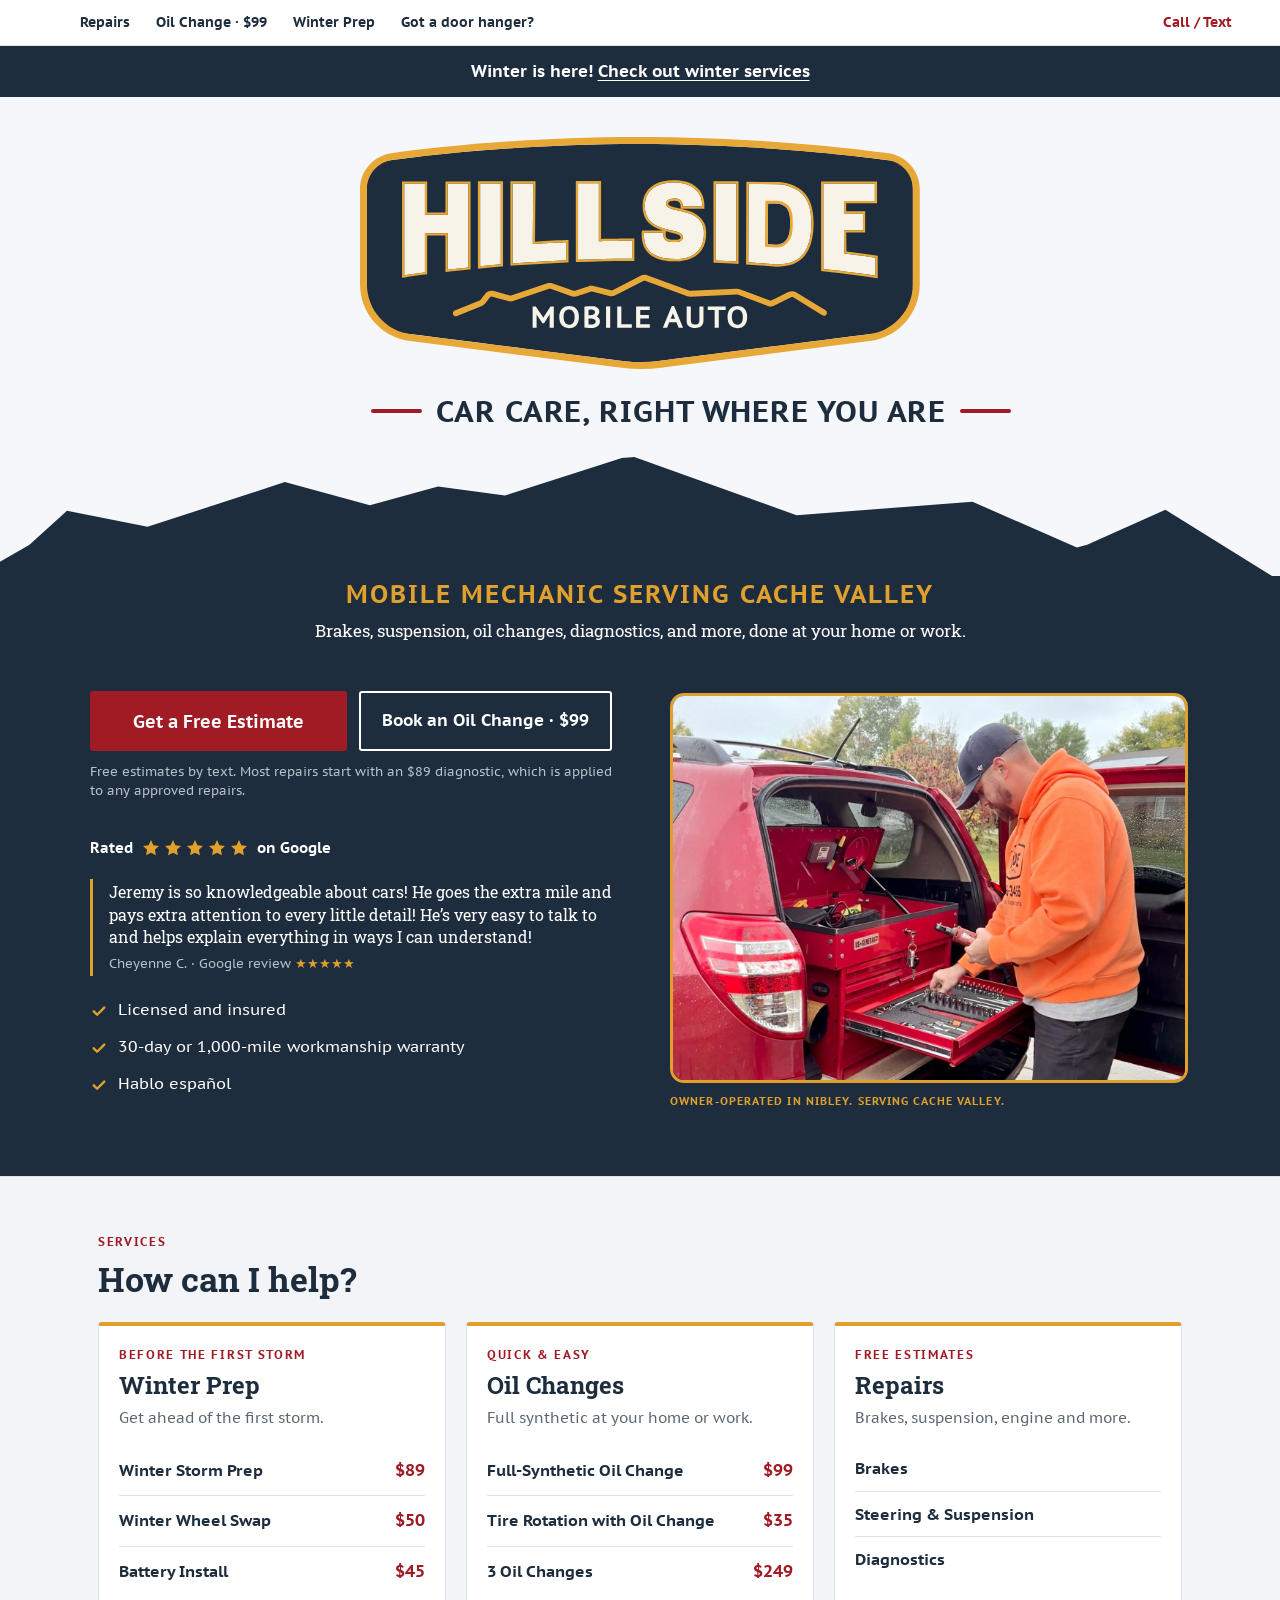
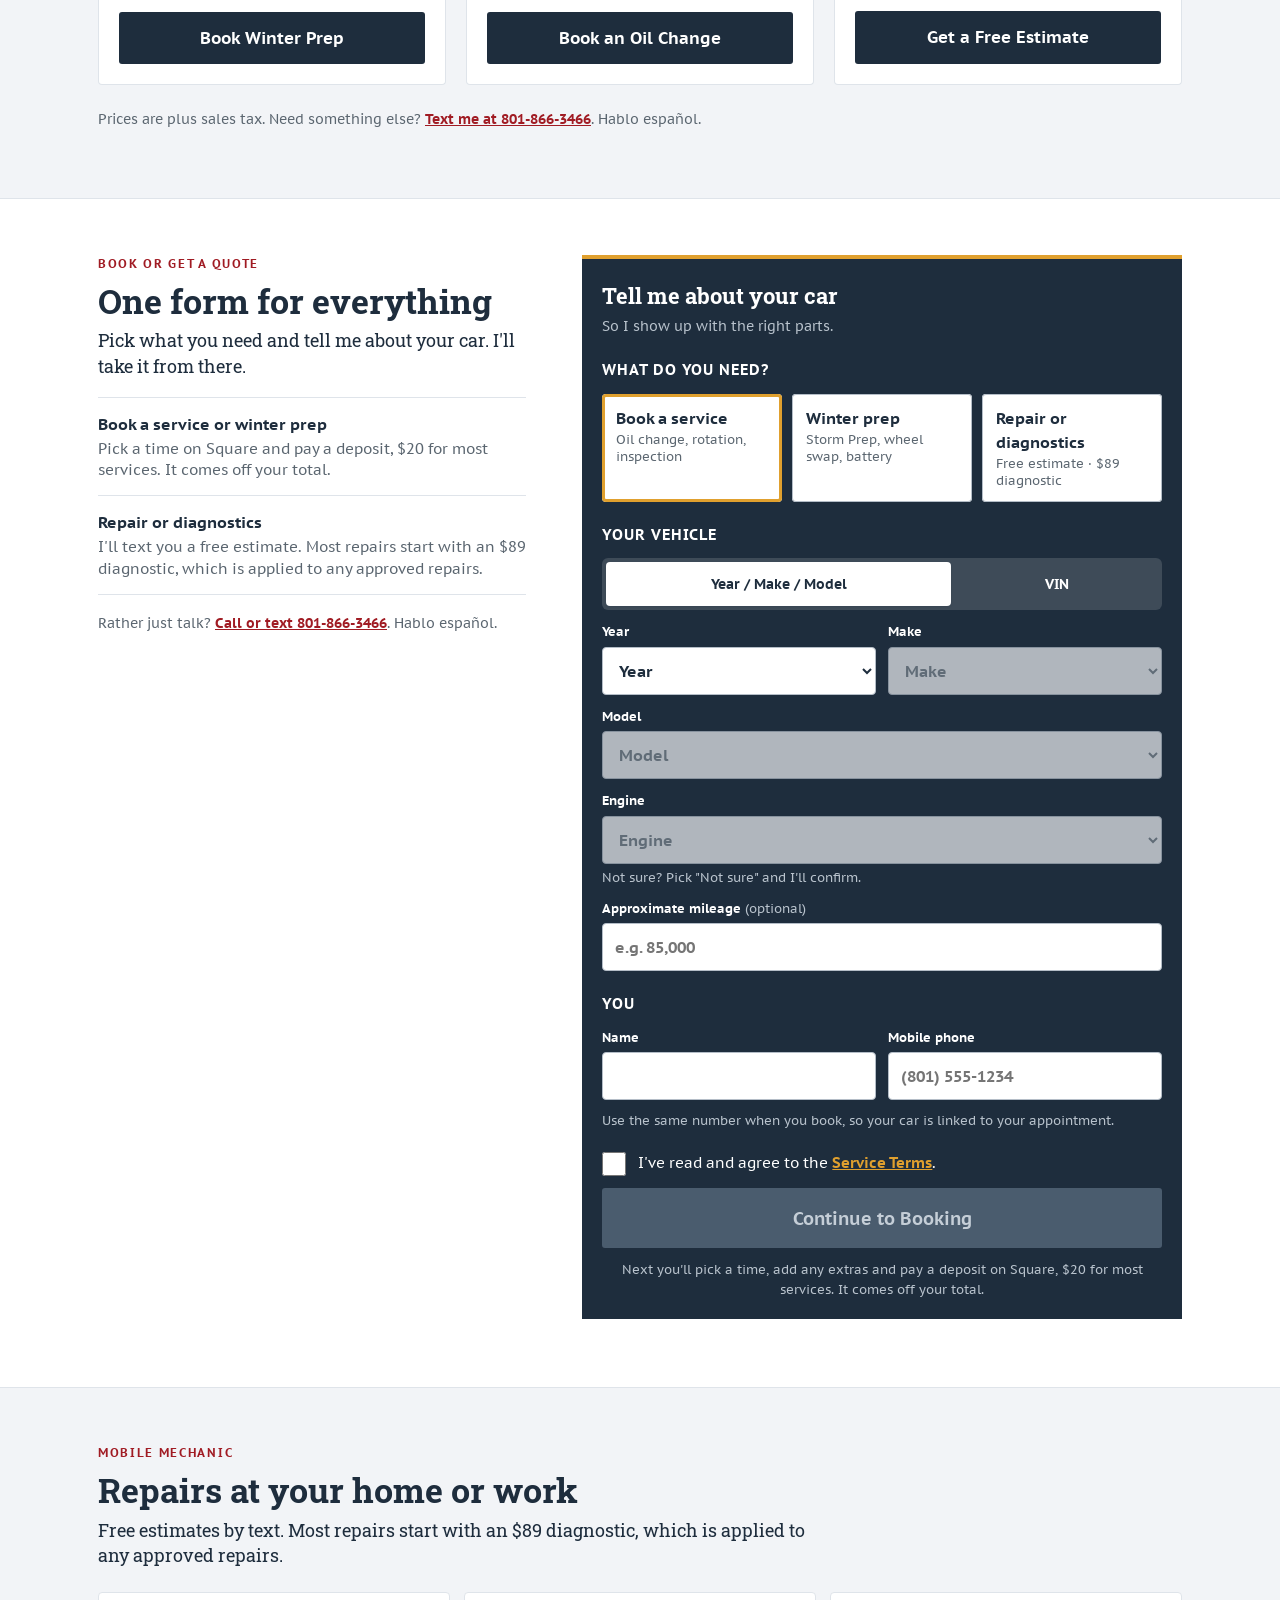
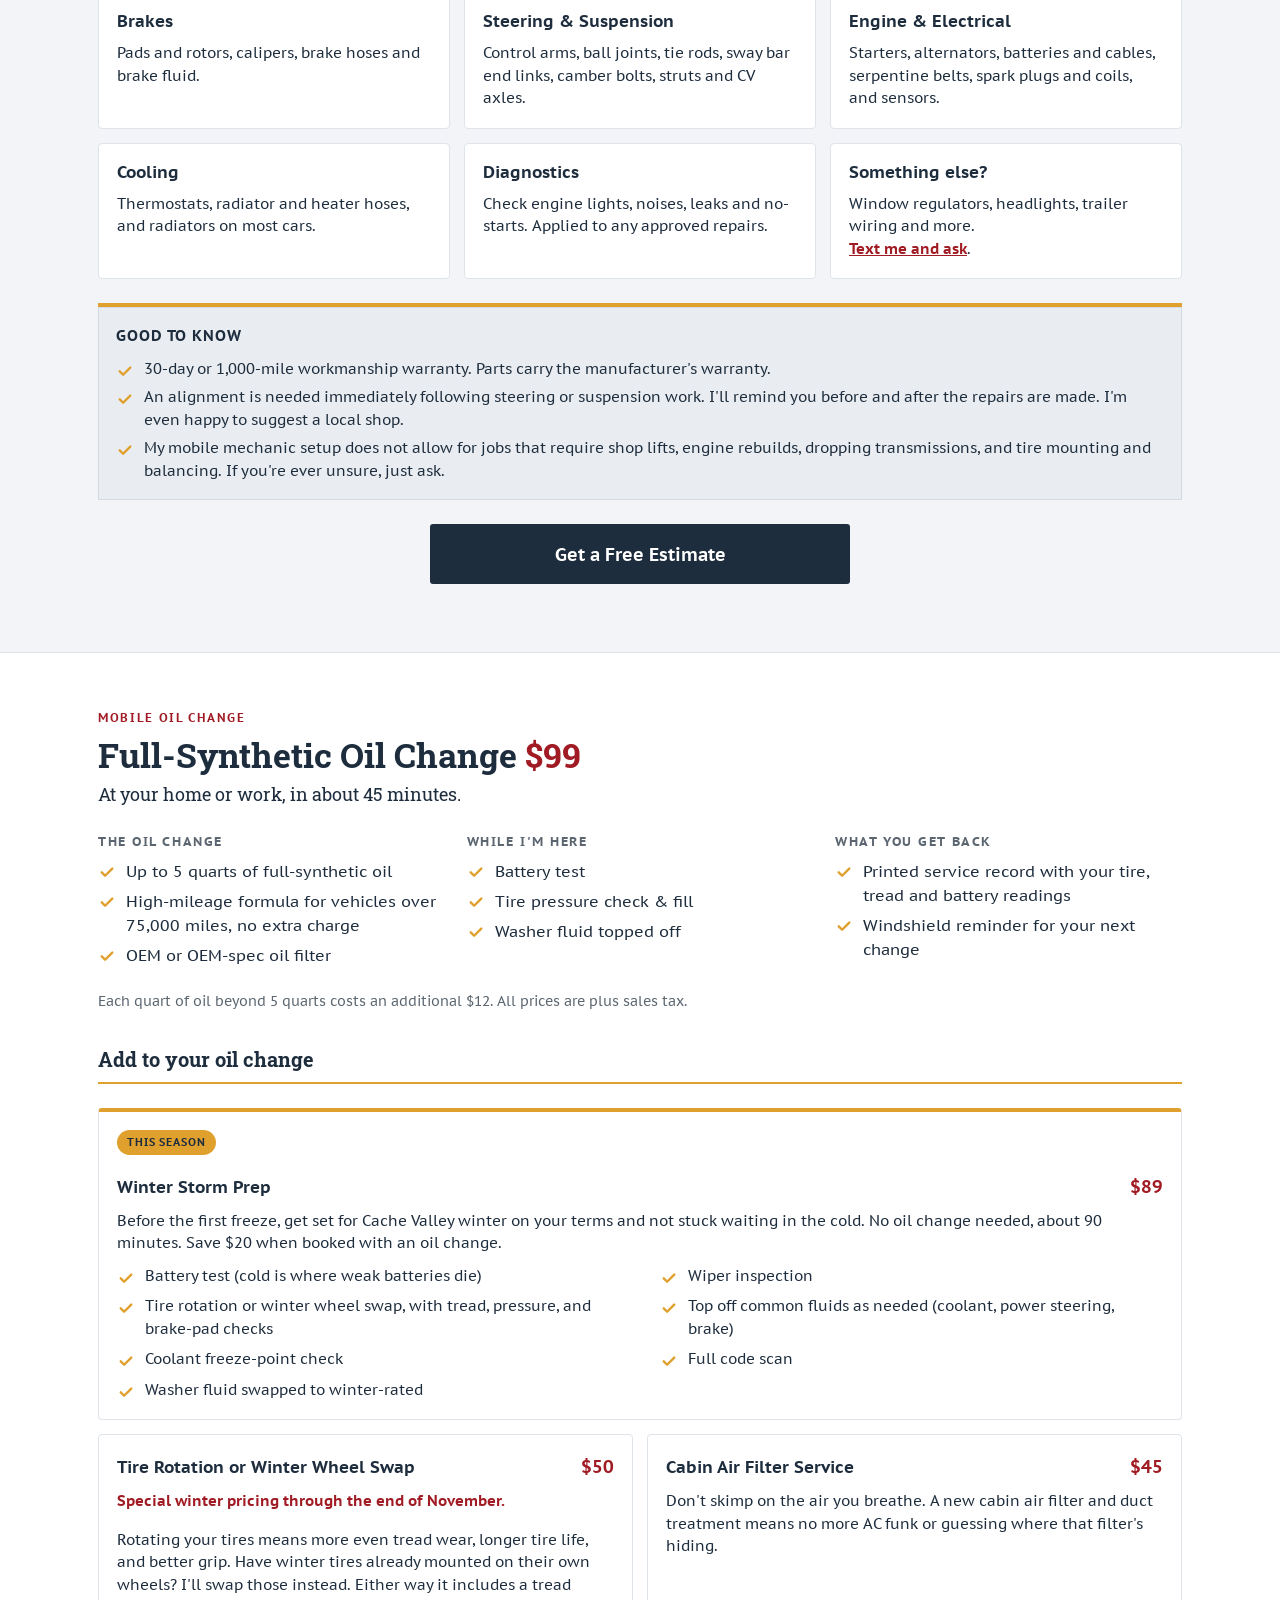
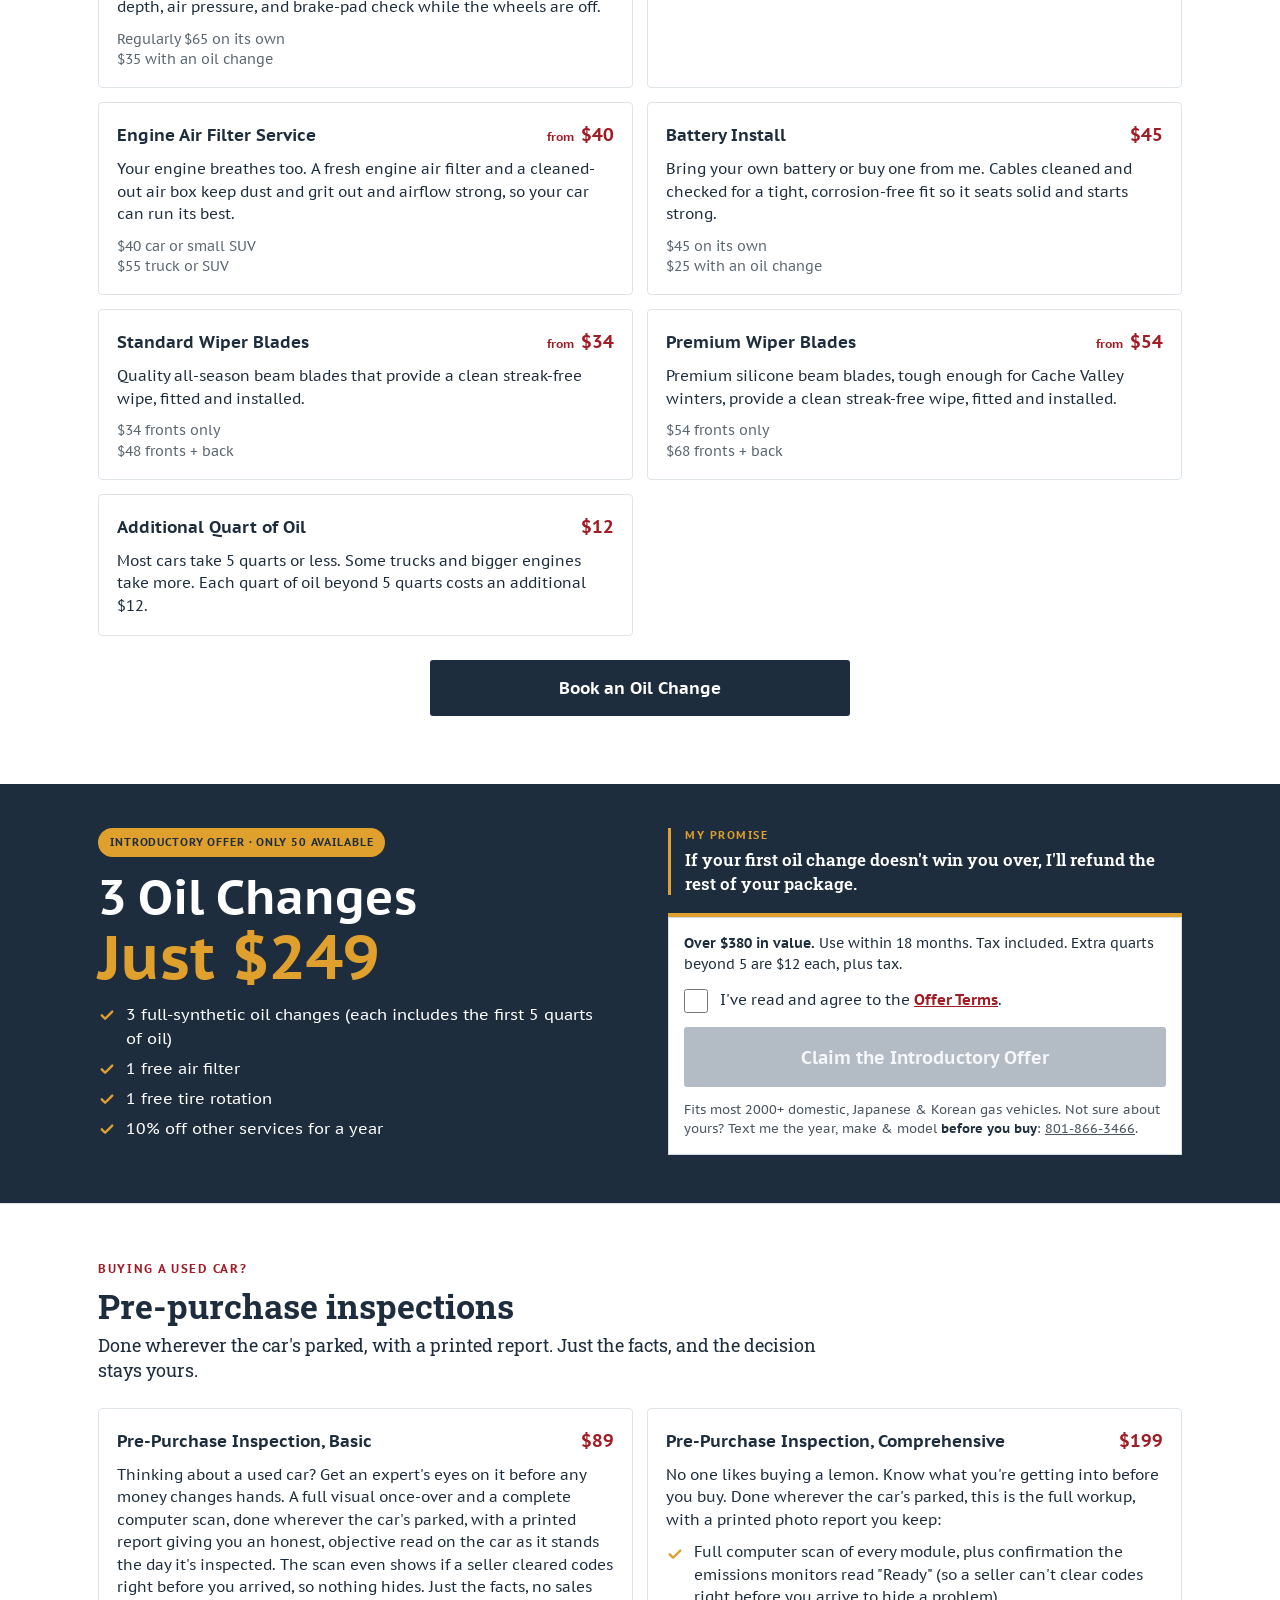
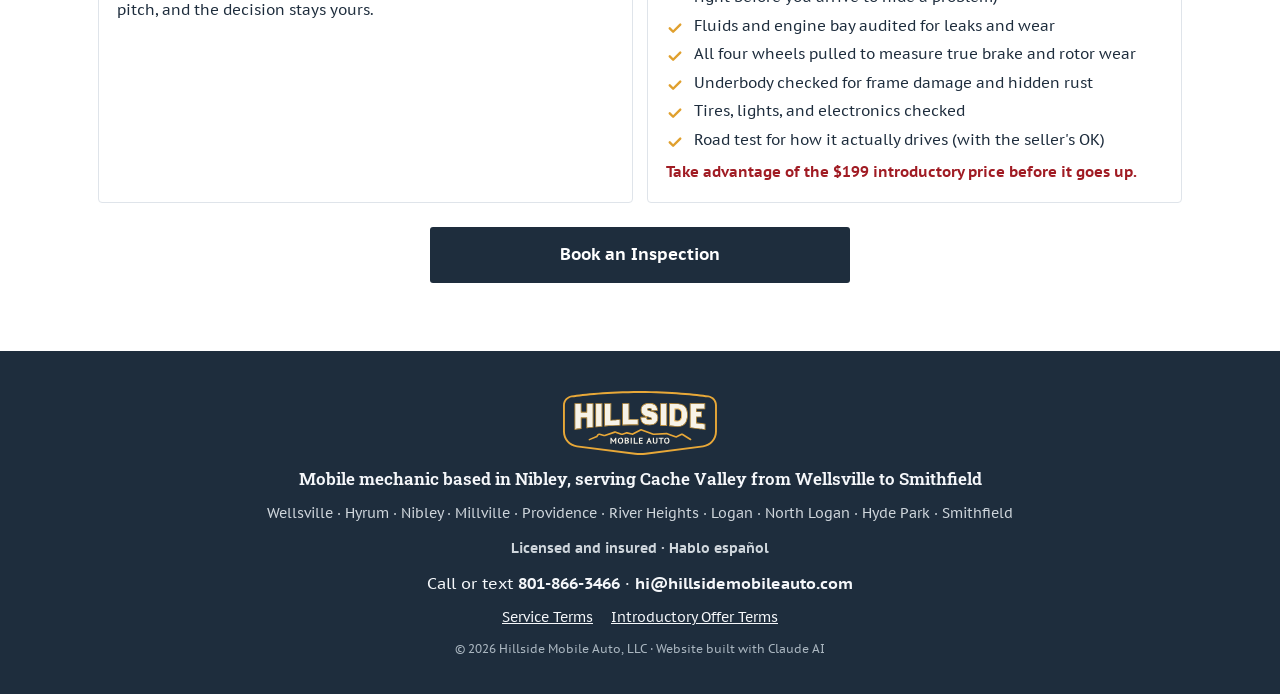
==== commit f21a858d: "Homepage redesign: logo hero with ridge, navy sections, merged Winter Storm Prep - Hero: badge and t" ====
--- a/index.html
+++ b/index.html
@@ -21,44 +21,51 @@
 </head>
 <body>
 
-<header class="s-head">
+<header class="s-head"><span class="s-name">Hillside Mobile Auto</span>
   <a class="badge-link" href="/" aria-label="Hillside Mobile Auto home"><img src="assets/badge.svg" alt="Hillside Mobile Auto" width="907" height="376"></a>
-  <nav class="s-nav" aria-label="Main"><a href="#repairs">Repairs</a><a href="#oil-change">Oil Change · $99</a><a href="#seasonal">Winter Prep</a><a class="o" href="sms:+18018663466">Call / Text</a></nav>
+  <nav class="s-nav" aria-label="Main"><a href="#repairs">Repairs</a><a href="#oil-change">Oil Change · $99</a><a href="#winter-prep">Winter Prep</a><a href="#offer">Got a door hanger?</a><a class="o call" href="sms:+18018663466">Call / Text</a></nav>
   <a class="s-text" href="sms:+18018663466">Call / Text</a>
 </header>
 <div class="bar">
   <a href="#services">Winter is here! <span>Check out winter services</span></a>
-  <span class="dot" aria-hidden="true">·</span>
-  <a href="#offer"><span>Got a door hanger?</span></a>
+  <span class="dot hh" aria-hidden="true">·</span>
+  <a class="hh" href="#offer"><span>Got a door hanger?</span></a>
 </div>
 
 <main>
   <!-- ============ HERO ============ -->
-  <section class="hero" id="top" aria-labelledby="top-title">
-    <div class="hero-copy">
-      <div class="pitch">
-        <span class="eyebrow">Mobile Mechanic · Cache Valley</span>
-        <h1 class="s-h1" id="top-title">Mobile Car Care<span>Right Where You Are</span></h1>
-        <p class="lede">Brakes, suspension, oil changes, diagnostics, and more, done at your home or work.</p>
-        <div class="stars"><i aria-hidden="true"><svg width="20" height="20" viewBox="0 0 24 24" fill="#E0A02E"><path d="M12 2.5l2.9 6.1 6.6.9-4.8 4.6 1.2 6.6L12 17.6 6.1 20.7l1.2-6.6L2.5 9.5l6.6-.9z"/></svg><svg width="20" height="20" viewBox="0 0 24 24" fill="#E0A02E"><path d="M12 2.5l2.9 6.1 6.6.9-4.8 4.6 1.2 6.6L12 17.6 6.1 20.7l1.2-6.6L2.5 9.5l6.6-.9z"/></svg><svg width="20" height="20" viewBox="0 0 24 24" fill="#E0A02E"><path d="M12 2.5l2.9 6.1 6.6.9-4.8 4.6 1.2 6.6L12 17.6 6.1 20.7l1.2-6.6L2.5 9.5l6.6-.9z"/></svg><svg width="20" height="20" viewBox="0 0 24 24" fill="#E0A02E"><path d="M12 2.5l2.9 6.1 6.6.9-4.8 4.6 1.2 6.6L12 17.6 6.1 20.7l1.2-6.6L2.5 9.5l6.6-.9z"/></svg><svg width="20" height="20" viewBox="0 0 24 24" fill="#E0A02E"><path d="M12 2.5l2.9 6.1 6.6.9-4.8 4.6 1.2 6.6L12 17.6 6.1 20.7l1.2-6.6L2.5 9.5l6.6-.9z"/></svg></i><a href="https://g.page/r/CdzNBZLJ0V1jEBM" target="_blank" rel="noopener">Rated 5 stars on Google</a></div>
-      </div>
-      <div class="panel cta">
+  <section class="hero3" id="top" aria-labelledby="top-title">
+    <div class="logo-band">
+      <img class="hbadge" src="assets/badge.svg" alt="Hillside Mobile Auto" width="907" height="376">
+      <h1 class="tag" id="top-title">Car Care, Right Where You Are</h1>
+    </div>
+    <svg class="ridge2" viewBox="0 0 1128 134" preserveAspectRatio="none" aria-hidden="true"><path d="M0,136 L0,117.0 L26,98.0 L59,60.0 L130,78.0 L251,28.0 L326,54.0 L386,33.0 L445,43.0 L548,1.0 L559,0.0 L702,65.0 L857,50.0 L949,101.0 L958,98.0 L1027,59.0 L1125,136.0 L1127,134.0 L1128,136.0Z" fill="#1E2D3D"/></svg>
+    <div class="navy-panel">
+      <p class="lede"><span class="l1">Mobile mechanic serving Cache Valley</span><span class="l2">Brakes, suspension, oil changes, diagnostics, and more, done at your home or work.</span></p>
+      <div class="hero-grid">
+      <div class="hero-copy">
+        <div class="cta">
         <div class="cta-btns">
           <a class="btn" href="#quote" data-pick="repair">Get a Free Estimate</a>
           <a class="ghost" href="#quote" data-pick="service">Book an Oil Change · $99</a>
         </div>
-        <p><b>Free estimates by text.</b> Most repairs start with an <b>$89 diagnostic</b>, which is applied to any approved repairs.</p>
-      </div>
-      <ul class="checks">
+        <p>Free estimates by text. Most repairs start with an $89 diagnostic, which is applied to any approved repairs.</p>
+      </div>
+        <a class="stars" href="https://g.page/r/CdzNBZLJ0V1jEBM" target="_blank" rel="noopener"><u>Rated</u><i aria-hidden="true"><svg width="20" height="20" viewBox="0 0 24 24" fill="#E0A02E"><path d="M12 2.5l2.9 6.1 6.6.9-4.8 4.6 1.2 6.6L12 17.6 6.1 20.7l1.2-6.6L2.5 9.5l6.6-.9z"/></svg><svg width="20" height="20" viewBox="0 0 24 24" fill="#E0A02E"><path d="M12 2.5l2.9 6.1 6.6.9-4.8 4.6 1.2 6.6L12 17.6 6.1 20.7l1.2-6.6L2.5 9.5l6.6-.9z"/></svg><svg width="20" height="20" viewBox="0 0 24 24" fill="#E0A02E"><path d="M12 2.5l2.9 6.1 6.6.9-4.8 4.6 1.2 6.6L12 17.6 6.1 20.7l1.2-6.6L2.5 9.5l6.6-.9z"/></svg><svg width="20" height="20" viewBox="0 0 24 24" fill="#E0A02E"><path d="M12 2.5l2.9 6.1 6.6.9-4.8 4.6 1.2 6.6L12 17.6 6.1 20.7l1.2-6.6L2.5 9.5l6.6-.9z"/></svg><svg width="20" height="20" viewBox="0 0 24 24" fill="#E0A02E"><path d="M12 2.5l2.9 6.1 6.6.9-4.8 4.6 1.2 6.6L12 17.6 6.1 20.7l1.2-6.6L2.5 9.5l6.6-.9z"/></svg></i><u>on Google</u></a>
+        <blockquote class="review"><p>Jeremy is so knowledgeable about cars! He goes the extra mile and pays extra attention to every little detail! He’s very easy to talk to and helps explain everything in ways I can understand!</p><cite>Cheyenne C. · Google review <span style="color:#E0A02E">★★★★★</span></cite></blockquote>
+        <ul class="checks">
         <li>Licensed and insured</li>
         <li>30-day or 1,000-mile workmanship warranty</li>
         <li>Hablo español</li>
       </ul>
-    </div>
-    <figure class="fig">
+      </div>
+      <figure class="fig">
       <img src="assets/hero-jeremy.jpg" alt="Jeremy, mobile mechanic, working from the tool chest in the back of his red RAV4" width="1200" height="900">
-      <figcaption class="plate"><span class="plate-by">Jeremy · Owner and Mobile Mechanic</span><span class="plate-q">I bring the tools and the parts. You get on with your day.</span></figcaption>
+      <figcaption class="plate"><span class="plate-by">Owner-operated in Nibley. Serving Cache Valley.</span></figcaption>
     </figure>
+    </div>
+  
+    </div>
   </section>
 
   <!-- ============ SERVICE CARDS ============ -->
@@ -67,37 +74,22 @@
       <div class="intro"><span class="eyebrow">Services</span><h2 class="h2" id="svc-title">How can I help?</h2></div>
       <div class="cards">
         <article class="card">
-          <div class="intro"><span class="eyebrow">Before the first storm</span><h3>Winter Prep</h3></div>
-          <ul class="rows">
-            <li><div class="r"><b>Winter Storm Prep</b><span class="p">$89</span></div><small>Battery test, coolant freeze check, winter washer fluid and a code scan. Includes a tire rotation or winter wheel swap.</small></li>
-            <li><div class="r"><b>Winter Wheel Swap</b><span class="p">$50</span></div><small>For winter tires already mounted on their own wheels. Regularly $65.</small></li>
-            <li><div class="r"><b>Battery Install</b><span class="p">$45</span></div><small>Bring your own battery or buy one from me. Free battery test with any visit.</small></li>
-            <li><div class="r"><b>Wiper Blades</b><span class="p">from $34</span></div><small>Standard or silicone, installed.</small></li>
-          </ul>
+          <div class="intro"><span class="eyebrow">Before the first storm</span><h3>Winter Prep</h3><p class="cline">Get ahead of the first storm.</p></div>
+          <ul class="rows"><li><div class="r"><b>Winter Storm Prep</b><span class="p">$89</span></div></li><li><div class="r"><b>Winter Wheel Swap</b><span class="p">$50</span></div></li><li><div class="r"><b>Battery Install</b><span class="p">$45</span></div></li></ul>
           <a class="ghost" href="#quote" data-pick="winter">Book Winter Prep</a>
         </article>
         <article class="card">
-          <div class="intro"><span class="eyebrow">Quick &amp; Easy</span><h3>Oil Changes</h3></div>
-          <ul class="rows">
-            <li><div class="r"><b>Full-Synthetic Oil Change</b><span class="p">$99</span></div><small>Up to 5 quarts of oil and an OEM-spec filter.</small></li>
-            <li><div class="r"><b>Included every time</b></div><small>Battery test, tire pressure check, washer fluid and a printed service record.</small></li>
-            <li><div class="r"><b>Tire Rotation</b><span class="p">$35</span></div><small>When added to an oil change. $65 on its own.</small></li>
-            <li><div class="r"><b>3 Oil Changes</b><span class="p">$249</span></div><small>The Introductory Offer. Tax included.</small></li>
-          </ul>
+          <div class="intro"><span class="eyebrow">Quick &amp; Easy</span><h3>Oil Changes</h3><p class="cline">Full synthetic at your home or work.</p></div>
+          <ul class="rows"><li><div class="r"><b>Full-Synthetic Oil Change</b><span class="p">$99</span></div></li><li><div class="r"><b>Tire Rotation with Oil Change</b><span class="p">$35</span></div></li><li><div class="r"><b>3 Oil Changes</b><span class="p">$249</span></div></li></ul>
           <a class="ghost" href="#quote" data-pick="service">Book an Oil Change</a>
         </article>
         <article class="card">
-          <div class="intro"><span class="eyebrow">Free estimates</span><h3>Repairs</h3></div>
-          <ul class="rows">
-            <li><div class="r"><b>Brakes</b></div><small>Pads, rotors, calipers and brake fluid.</small></li>
-            <li><div class="r"><b>Steering &amp; Suspension</b></div><small>Control arms, ball joints, tie rods, struts and CV axles.</small></li>
-            <li><div class="r"><b>Engine &amp; Electrical</b></div><small>Starters, alternators, batteries, belts and spark plugs.</small></li>
-            <li><div class="r"><b>Diagnostics</b><span class="p">$89</span></div><small>Check engine lights, noises and leaks. Applied to any approved repairs.</small></li>
-          </ul>
+          <div class="intro"><span class="eyebrow">Free estimates</span><h3>Repairs</h3><p class="cline">Brakes, suspension, engine and more.</p></div>
+          <ul class="rows"><li><div class="r"><b>Brakes</b></div></li><li><div class="r"><b>Steering &amp; Suspension</b></div></li><li><div class="r"><b>Diagnostics</b></div></li></ul>
           <a class="btn" href="#quote" data-pick="repair">Get a Free Estimate</a>
         </article>
       </div>
-      <p class="fine">Prices are plus sales tax. Something else? <a href="sms:+18018663466"><b>Text me at 801-866-3466</b></a>.</p>
+      <p class="fine">Prices are plus sales tax. Need something else? <a href="sms:+18018663466"><b>Text me at 801-866-3466</b></a>. Hablo español.</p>
     </div>
   </section>
 
@@ -118,7 +110,7 @@
           <p class="fine">Rather just talk? <a href="sms:+18018663466"><b>Call or text 801-866-3466</b></a>. Hablo español.</p>
         </div>
 
-        <form class="panel form" id="picker" novalidate aria-labelledby="pk-title">
+        <form class="panel form" id="picker" onsubmit="return false" novalidate aria-labelledby="pk-title">
           <div class="intro" style="gap:4px"><h2 id="pk-title">Tell me about your car</h2><p class="fine">So I show up with the right parts.</p></div>
 
           <div class="step">
@@ -198,15 +190,15 @@
         <article class="svc"><div class="svc-top"><h4>Steering &amp; Suspension</h4></div><p>Control arms, ball joints, tie rods, sway bar end links, camber bolts, struts and CV axles.</p></article>
         <article class="svc"><div class="svc-top"><h4>Engine &amp; Electrical</h4></div><p>Starters, alternators, batteries and cables, serpentine belts, spark plugs and coils, and sensors.</p></article>
         <article class="svc"><div class="svc-top"><h4>Cooling</h4></div><p>Thermostats, radiator and heater hoses, and radiators on most cars.</p></article>
-        <article class="svc"><div class="svc-top"><h4>Diagnostics</h4><span class="svc-price">$89</span></div><p>Check engine lights, noises, leaks and no-starts. Applied to any approved repairs.</p></article>
-        <article class="svc"><div class="svc-top"><h4>Something else?</h4></div><p>Window regulators, headlights, trailer wiring and more. <a href="sms:+18018663466"><b>Text me and ask</b></a>.</p></article>
+        <article class="svc"><div class="svc-top"><h4>Diagnostics</h4></div><p>Check engine lights, noises, leaks and no-starts. Applied to any approved repairs.</p></article>
+        <article class="svc"><div class="svc-top"><h4>Something else?</h4></div><p>Window regulators, headlights, trailer wiring and more.<br><a href="sms:+18018663466"><b>Text me and ask</b></a>.</p></article>
       </div>
       <div class="panel know">
         <h3>Good to know</h3>
         <ul class="checks sm">
           <li>30-day or 1,000-mile workmanship warranty. Parts carry the manufacturer's warranty.</li>
-          <li>Steering and suspension work usually needs an alignment afterward. I'll tell you up front and point you to a shop.</li>
-          <li>Not a fit for a mobile setup: jobs that need a shop lift, engine rebuilds, transmission removal, A/C refrigerant work, and tire mounting or balancing. Timing belts and chains only after an inspection.</li>
+          <li>An alignment is needed immediately following steering or suspension work. I'll remind you before and after the repairs are made. I'm even happy to suggest a local shop.</li>
+          <li>My mobile mechanic setup does not allow for jobs that require shop lifts, engine rebuilds, dropping transmissions, and tire mounting and balancing. If you're ever unsure, just ask.</li>
         </ul>
       </div>
       <div class="center"><a class="btn" href="#quote" data-pick="repair">Get a Free Estimate</a></div>
@@ -225,39 +217,44 @@
       <p class="fine">Each quart of oil beyond 5 quarts costs an additional $12. All prices are plus sales tax.</p>
       <h3 class="grp-h">Add to your oil change</h3>
       <div class="grid g2">
-        <article class="svc"><div class="svc-top"><h4>Tire Rotation</h4><span class="svc-price">$65</span></div><p>Rotating your tires means more even tread wear, longer tire life, and better grip. Includes a tread depth, air pressure, and brake-pad check while the wheels are off.</p><p class="note">$65 on its own<br>$35 with an oil change</p></article>
-        <article class="svc"><div class="svc-top"><h4>Winter Wheel Swap</h4><span class="svc-price">$50</span></div><p>For winter tires already mounted on their own wheels. Includes tread, pressure, and brake-pad checks while the wheels are off.</p><p class="note">$50 on its own<br>$35 with an oil change</p></article>
+        <article class="svc season" id="winter-prep"><span class="chip2">This season</span><div class="svc-top"><h4>Winter Storm Prep</h4><span class="svc-price">$89</span></div><p>Before the first freeze, get set for Cache Valley winter on your terms and not stuck waiting in the cold. No oil change needed, about 90 minutes. Save $20 when booked with an oil change.</p>
+          <ul class="checks sm two"><li>Battery test (cold is where weak batteries die)</li><li>Tire rotation or winter wheel swap, with tread, pressure, and brake-pad checks</li><li>Coolant freeze-point check</li><li>Washer fluid swapped to winter-rated</li><li>Wiper inspection</li><li>Top off common fluids as needed (coolant, power steering, brake)</li><li>Full code scan</li></ul></article>
+        <article class="svc"><div class="svc-top"><h4>Tire Rotation or Winter Wheel Swap</h4><span class="svc-price">$50</span></div><p class="promo">Special winter pricing through the end of November.</p><p>Rotating your tires means more even tread wear, longer tire life, and better grip. Have winter tires already mounted on their own wheels? I'll swap those instead. Either way it includes a tread depth, air pressure, and brake-pad check while the wheels are off.</p><p class="note">Regularly $65 on its own<br>$35 with an oil change</p></article>
         <article class="svc"><div class="svc-top"><h4>Cabin Air Filter Service</h4><span class="svc-price">$45</span></div><p>Don't skimp on the air you breathe. A new cabin air filter and duct treatment means no more AC funk or guessing where that filter's hiding.</p></article>
-        <article class="svc"><div class="svc-top"><h4>Engine Air Filter Service</h4><span class="svc-price">$40</span></div><p>Your engine breathes too. A fresh engine air filter and a cleaned-out air box keep dust and grit out and airflow strong, so your car can run its best.</p><p class="note">$40 car or small SUV<br>$55 truck or SUV</p></article>
+        <article class="svc"><div class="svc-top"><h4>Engine Air Filter Service</h4><span class="svc-price"><small class="from">from</small> $40</span></div><p>Your engine breathes too. A fresh engine air filter and a cleaned-out air box keep dust and grit out and airflow strong, so your car can run its best.</p><p class="note">$40 car or small SUV<br>$55 truck or SUV</p></article>
         <article class="svc"><div class="svc-top"><h4>Battery Install</h4><span class="svc-price">$45</span></div><p>Bring your own battery or buy one from me. Cables cleaned and checked for a tight, corrosion-free fit so it seats solid and starts strong.</p><p class="note">$45 on its own<br>$25 with an oil change</p></article>
-        <article class="svc"><div class="svc-top"><h4>Standard Wiper Blades</h4><span class="svc-price">$34</span></div><p>Quality all-season beam blades that provide a clean streak-free wipe, fitted and installed.</p><p class="note">$34 fronts only<br>$48 fronts + back</p></article>
-        <article class="svc"><div class="svc-top"><h4>Premium Wiper Blades</h4><span class="svc-price">$54</span></div><p>Premium silicone beam blades, tough enough for Cache Valley winters, provide a clean streak-free wipe, fitted and installed.</p><p class="note">$54 fronts only<br>$68 fronts + back</p></article>
+        <article class="svc"><div class="svc-top"><h4>Standard Wiper Blades</h4><span class="svc-price"><small class="from">from</small> $34</span></div><p>Quality all-season beam blades that provide a clean streak-free wipe, fitted and installed.</p><p class="note">$34 fronts only<br>$48 fronts + back</p></article>
+        <article class="svc"><div class="svc-top"><h4>Premium Wiper Blades</h4><span class="svc-price"><small class="from">from</small> $54</span></div><p>Premium silicone beam blades, tough enough for Cache Valley winters, provide a clean streak-free wipe, fitted and installed.</p><p class="note">$54 fronts only<br>$68 fronts + back</p></article>
         <article class="svc"><div class="svc-top"><h4>Additional Quart of Oil</h4><span class="svc-price">$12</span></div><p>Most cars take 5 quarts or less. Some trucks and bigger engines take more. Each quart of oil beyond 5 quarts costs an additional $12.</p></article>
       </div>
       <div class="center"><a class="ghost" href="#quote" data-pick="service">Book an Oil Change</a></div>
     </div>
   </section>
 
-  <!-- ============ SEASONAL PACKAGES ============ -->
-  <section id="seasonal" class="sec sec-alt" aria-labelledby="sea-title">
-    <div class="wrap">
-      <div class="intro"><span class="eyebrow">Seasonal packages</span><h2 class="h2" id="sea-title">Ready for every season</h2><p class="sub">No oil change needed. About 90 minutes each.</p></div>
-      <div class="grid g3">
-        <article class="svc"><div class="svc-top"><h4>Winter Storm Prep</h4><span class="svc-price">$89</span></div><p>Before the first freeze, get set for Cache Valley winter on your terms and not stuck waiting in the cold.</p>
-          <ul class="checks sm"><li>Battery test (cold is where weak batteries die)</li><li>Tire rotation or winter wheel swap, with tread, pressure, and brake-pad checks</li><li>Coolant freeze-point check</li><li>Washer fluid swapped to winter-rated</li><li>Wiper inspection</li><li>Top off common fluids as needed (coolant, power steering, brake)</li><li>Full code scan</li></ul>
-          <p class="save">Save $20 when booked during an oil change visit.</p></article>
-        <article class="svc"><div class="svc-top"><h4>Spring Refresh</h4><span class="svc-price">$89</span></div><p>Shake off winter. A post-thaw once-over to catch what the cold and roads left behind, so you head into spring with no surprises.</p>
-          <ul class="checks sm"><li>Battery test</li><li>Tire rotation with tread, pressure, and brake-pad checks</li><li>Wiper inspection</li><li>Top off common fluids as needed (coolant, power steering, brake, washer)</li><li>Full code scan</li><li>Undercarriage look for road-salt corrosion</li></ul>
-          <p class="save">Save $20 when booked during an oil change visit.</p></article>
-        <article class="svc"><div class="svc-top"><h4>Summer Road-Trip Ready</h4><span class="svc-price">$89</span></div><p>Before you load up and go. Heat and long miles are hard on a car, so this gets yours road-trip ready before you find out the hard way.</p>
-          <ul class="checks sm"><li>Battery test (heat kills batteries faster than cold)</li><li>Tire rotation with tread, pressure, and brake-pad checks</li><li>Coolant level and condition check</li><li>A/C vent check, so you know the cold air's actually flowing</li><li>Wiper inspection</li><li>Top off common fluids as needed (coolant, power steering, brake, washer)</li><li>Full code scan</li></ul>
-          <p class="save">Save $20 when booked during an oil change visit.</p></article>
-      </div>
-      <div class="center"><a class="ghost" href="#quote" data-pick="winter">Book Winter Prep</a></div>
-    </div>
-  </section>
-
-  <!-- ============ INSPECTIONS ============ -->
+  <!-- ============ INTRODUCTORY OFFER (door hanger link and QR land here) ============ -->
+  <section id="offer" class="sec sec-alt" aria-labelledby="offer-title">
+    <div class="wrap">
+      <div class="offer">
+        <div class="offer-copy">
+          <div class="pitch">
+            <span class="chip">Introductory Offer · Only 50 Available</span>
+            <h2 class="offer-h" id="offer-title">3 Oil Changes<span>Just $249</span></h2>
+            <ul class="checks"><li>3 full-synthetic oil changes (each includes the first 5 quarts of oil)</li><li>1 free air filter</li><li>1 free tire rotation</li><li>10% off other services for a year</li></ul>
+          </div>
+          <div class="buy-col"><p class="promise"><span>My promise</span>If your first oil change doesn't win you over, I'll refund the rest of your package.</p>
+          <div class="panel buy">
+            <p><b>Over $380 in value.</b> Use within 18 months. Tax included. Extra quarts beyond 5 are $12 each, plus tax.</p>
+            <label class="agree"><input type="checkbox" id="agreeOffer"> <span>I've read and agree to the <a href="/introductory-offer-terms.html" target="_blank" rel="noopener">Offer Terms</a>.</span></label>
+            <a class="btn is-off" id="claim" href="https://square.link/u/TLJPELes" aria-disabled="true">Claim the Introductory Offer</a>
+            <p class="elig">Fits most 2000+ domestic, Japanese &amp; Korean gas vehicles. Not sure about yours? Text me the year, make &amp; model <b>before you buy</b>: <a href="sms:+18018663466">801-866-3466</a>.</p>
+          </div>
+          </div>
+        </div>
+        
+      </div>
+    </div>
+  </section>
+<!-- ============ INSPECTIONS ============ -->
   <section id="inspections" class="sec" aria-labelledby="ins-title">
     <div class="wrap">
       <div class="intro"><span class="eyebrow">Buying a used car?</span><h2 class="h2" id="ins-title">Pre-purchase inspections</h2><p class="sub">Done wherever the car's parked, with a printed report. Just the facts, and the decision stays yours.</p></div>
@@ -271,34 +268,9 @@
     </div>
   </section>
 
-  <!-- ============ INTRODUCTORY OFFER (door hanger link and QR land here) ============ -->
-  <section id="offer" class="sec sec-alt" aria-labelledby="offer-title">
-    <div class="wrap">
-      <div class="offer">
-        <div class="offer-copy">
-          <div class="pitch">
-            <span class="chip">Introductory Offer · Only 50 Available</span>
-            <h2 class="offer-h" id="offer-title">3 Oil Changes<span>Just $249</span></h2>
-            <ul class="checks"><li>3 full-synthetic oil changes (each includes the first 5 quarts of oil)</li><li>1 free air filter</li><li>1 free tire rotation</li><li>10% off other services for a year</li></ul>
-          </div>
-          <div class="panel buy">
-            <p><b>Over $380 in value.</b> Use within 18 months. Tax included. Extra quarts beyond 5 are $12 each, plus tax.</p>
-            <label class="agree"><input type="checkbox" id="agreeOffer"> <span>I've read and agree to the <a href="/introductory-offer-terms.html" target="_blank" rel="noopener">Offer Terms</a>.</span></label>
-            <a class="btn is-off" id="claim" href="https://square.link/u/TLJPELes" aria-disabled="true">Claim the Introductory Offer</a>
-            <p class="elig">Fits most 2000+ domestic, Japanese &amp; Korean gas vehicles. Not sure about yours? Text me the year, make &amp; model <b>before you buy</b>: <a href="sms:+18018663466">801-866-3466</a>.</p>
-          </div>
-        </div>
-        <figure class="fig hanger">
-          <img src="assets/hero-door-hangers.jpg" alt="Hillside Mobile Auto door hangers on a kitchen counter" width="1000" height="914" loading="lazy">
-          <figcaption class="plate"><span class="plate-by">My Promise</span><span class="plate-q">If your first oil change doesn't win you over, I'll refund the rest of your package.</span></figcaption>
-        </figure>
-      </div>
-    </div>
-  </section>
-</main>
+  </main>
 
 <footer>
-  <div class="ridge-wrap" aria-hidden="true"><svg class="ridge" viewBox="0 0 1067 160" preserveAspectRatio="none"><path d="M0,160l0,-12l85,-56l26,-31l60,16l107,-44l64,23l51,-18l51,8l95,-38l126,57l133,-13l82,45l65,-37l122,89l0,12Z" fill="#1E2D3D"/></svg></div>
   <div class="foot">
     <div class="foot-in">
       <img src="assets/badge.svg" alt="Hillside Mobile Auto" width="907" height="376" loading="lazy">
--- a/assets/site.css
+++ b/assets/site.css
@@ -168,9 +168,9 @@
 .ridge-wrap{background:var(--alt);line-height:0}
 .ridge{display:block;width:100%;height:56px}
 .foot{background:var(--navy);color:var(--light);padding:8px 20px 36px;text-align:center}
-.foot-in{max-width:640px;margin:0 auto;display:flex;flex-direction:column;align-items:center;gap:12px}
+.foot-in{max-width:960px;margin:0 auto;display:flex;flex-direction:column;align-items:center;gap:12px}
 .foot img{height:64px;width:auto}
-.foot .area{font-family:var(--f-slab);font-size:17px;font-weight:600;line-height:1.4}
+.foot .area{font-family:var(--f-slab);font-size:17px;font-weight:600;line-height:1.4;text-wrap:balance}
 .foot .towns,.foot .insured{font-size:14px;color:#cfd6dc;line-height:1.6}
 .foot .insured{font-weight:700}
 .foot a{color:var(--light)}
@@ -212,3 +212,178 @@
 @media (min-width:960px){
   .grid.g3{grid-template-columns:repeat(3,1fr)}
 }
+
+/* ===== Nov 17 homepage redesign: logo hero, navy sections ===== */
+
+
+/* ---- mock v2 ---- */
+.cta{background:none;box-shadow:none;border:0;border-top:0;padding:0;gap:12px}
+.cta p{font-size:13px;color:var(--muted)}
+.owner{font-size:15px;color:var(--navy);font-weight:700;margin:-8px 0 0}
+.review{margin:0;padding:2px 0 2px 16px;border-left:3px solid var(--amber);display:flex;flex-direction:column;gap:6px}
+.review p{margin:0;font-family:var(--f-slab);font-size:17px;line-height:1.4;color:var(--navy);font-style:italic;border:1px dashed var(--field);padding:8px 10px}
+.review cite{font-size:13px;color:var(--muted);font-style:normal}
+.cline{margin:0;font-size:15px;color:var(--muted)}
+.card{gap:16px}
+.rows{gap:0}
+.rows li{padding:12px 0;gap:0}
+.rows li:last-child{border-bottom:0}
+
+
+/* ---- mock v2b: centered banner ---- */
+.banner{display:flex;flex-direction:column;align-items:center;gap:14px;text-align:center;max-width:820px;margin:0 auto}
+.banner .s-h1{font-size:33px;line-height:1.12}
+.banner .lede{max-width:640px}
+.hero-grid{display:flex;flex-direction:column;gap:26px}
+.hero{gap:28px}
+@media (min-width:820px){
+  .hero{display:flex;flex-direction:column;padding:48px;gap:40px}
+  .banner .s-h1{font-size:clamp(38px,4.7vw,60px)}
+  .banner .lede{font-size:21px}
+  .hero-grid{display:grid;grid-template-columns:repeat(2,minmax(0,1fr));gap:56px;align-items:start}
+}
+
+.banner .s-h1 span{display:block;color:inherit;margin:0;font-size:inherit;line-height:inherit}
+.hero-copy{gap:14px}
+.hero-copy .stars{margin-top:8px}
+@media (min-width:820px){ .banner{max-width:1000px} .banner .s-h1 span{display:inline} .banner .s-h1{white-space:nowrap} }
+
+.review p{border:0;padding:0;font-style:normal;font-size:16px}
+@media (min-width:820px){
+  .hero-grid{align-items:stretch}
+  .hero-grid .fig{height:100%}
+  .hero-grid .fig img{flex:1 1 auto;min-height:0;height:100%;aspect-ratio:auto;object-fit:cover;object-position:50% 40%}
+}
+@media (min-width:820px) and (max-width:1023px){.hero{padding:36px 32px}.hero-grid{gap:28px}.hero-grid .btn,.hero-grid .cta a{white-space:normal;text-align:center}}
+/* ---- v3 ---- */
+.s-head .badge-link{display:none}
+.s-head{justify-content:flex-end}
+@media (min-width:820px){.s-head{justify-content:space-between}}
+.hero3{padding:0;background:var(--page);display:block}
+.logo-band{display:flex;flex-direction:column;align-items:center;gap:18px;padding:28px 20px 22px;background:#F5F7FA}
+.hbadge{width:min(86vw,520px);height:auto;display:block}
+.tag{margin:0;display:flex;align-items:center;gap:14px;font-family:var(--f-body);font-weight:700;font-size:clamp(16px,4.4vw,30px);letter-spacing:.03em;text-transform:uppercase;color:var(--navy);text-align:center;line-height:1.2}
+.tag::before,.tag::after{content:"";flex:0 0 clamp(18px,6vw,60px);height:4px;background:var(--maroon);border-radius:2px}
+.ridge2{display:block;width:100%;height:clamp(54px,12vw,150px);background:#F5F7FA;margin-bottom:-1px}
+.navy-panel{background:var(--navy);color:#fff;padding:8px 20px 44px;display:flex;flex-direction:column;gap:28px;align-items:center}
+.navy-panel>*{width:100%;max-width:1100px}
+.navy-panel .lede{text-align:center;font-size:18px;line-height:1.5;color:#E6EBF0;margin:0 auto;max-width:760px;font-family:var(--f-slab)}
+.navy-panel .hero-grid{margin:0 auto}
+.navy-panel .cta p,.navy-panel .cline{color:#B9C3CD}
+.navy-panel .owner{color:#fff}
+.navy-panel .review{border-left-color:var(--amber)}
+.navy-panel .review p{color:#fff}
+.navy-panel .review cite{color:#B9C3CD}
+.navy-panel .stars a,.navy-panel .stars span,.navy-panel .stars{color:#fff}
+.navy-panel .checks li{color:#fff}
+.navy-panel .ghost{background:transparent;color:#fff;border-color:#fff}
+.navy-panel .ghost:hover{background:#fff;color:var(--navy)}
+@media (min-width:820px){
+  .logo-band{padding:40px 48px 28px;gap:24px}
+  .hbadge{width:560px}
+  .navy-panel{padding:16px 48px 64px;gap:40px}
+  .navy-panel .lede{font-size:21px}
+}
+@media (min-width:820px) and (max-width:1023px){.navy-panel{padding:16px 32px 56px}}
+
+.navy-panel .cta-btns .ghost{background:transparent;color:#fff;border-color:#fff}
+.navy-panel .cta-btns .ghost:hover{background:#fff;color:var(--navy)}
+.navy-panel{padding-top:0}
+.ridge2{height:clamp(46px,9vw,120px)}
+#offer.sec{background:var(--navy);border-top:0;color:#fff}
+#offer .offer-h{color:#fff}
+#offer .offer-h span{color:var(--amber)}
+#offer .pitch .checks li{color:#fff}
+#offer .panel.buy{background:#fff;color:var(--navy);border-top-color:var(--amber)}
+#offer .fig.hanger{box-shadow:0 0 0 1px rgba(255,255,255,.15)}
+
+.navy-panel .cta-btns .ghost{box-shadow:inset 0 0 0 2px #fff}
+.navy-panel .cta-btns .ghost:hover{background:#fff;color:var(--navy)}
+.s-name{font-weight:700;font-size:16px;color:var(--navy);letter-spacing:.02em}
+.s-head{justify-content:space-between}
+@media (min-width:820px){.s-name{display:none}}
+.ridge2{height:clamp(64px,10vw,120px)}
+.tag{font-size:clamp(14px,4vw,30px);letter-spacing:.02em;white-space:nowrap}
+.tag::before,.tag::after{flex-basis:clamp(14px,4vw,60px)}
+@media (min-width:820px){.tag{letter-spacing:.03em}}
+
+/* ---- v4 ---- */
+.s-nav .call{margin-left:auto}
+.s-nav{flex:1;margin-left:32px}
+@media (max-width:819px){.bar .hh{display:inline}}
+@media (min-width:820px){.bar .hh{display:none}}
+.navy-panel .lede{display:flex;flex-direction:column;gap:10px;align-items:center;max-width:860px}
+.lede .l1{font-family:var(--f-body);font-weight:700;text-transform:uppercase;letter-spacing:.08em;color:var(--amber);font-size:15px}
+.lede .l2{font-family:var(--f-slab);font-size:18px;line-height:1.5;color:#fff;max-width:640px}
+@media (min-width:820px){.lede .l1{font-size:19px}.lede .l2{font-size:21px;max-width:none}}
+.navy-panel .hero-copy{gap:30px}
+.navy-panel .checks{gap:16px;margin-top:6px}
+.navy-panel .checks li{line-height:1.45}
+.navy-panel .plate-by{letter-spacing:.1em}
+.from{font-size:12px;font-weight:700;color:var(--maroon);margin-right:2px;text-transform:lowercase}
+.svc.season{grid-column:1/-1;border-top:4px solid var(--amber)}
+.chip2{display:inline-block;background:var(--amber);color:var(--navy);font-size:11px;font-weight:700;text-transform:uppercase;letter-spacing:.08em;padding:4px 10px;border-radius:20px;margin-bottom:6px}
+.checks.two{display:grid;grid-template-columns:1fr;gap:8px 28px}
+@media (min-width:820px){.checks.two{grid-template-columns:1fr 1fr}}
+.season-cta{max-width:320px}
+#offer.sec{padding:36px 0 40px}
+#offer .offer-copy{display:grid;grid-template-columns:1fr;gap:24px;align-items:start}
+@media (min-width:820px){#offer.sec{padding:44px 0 48px}#offer .offer-copy{grid-template-columns:repeat(2,minmax(0,1fr));gap:56px}}
+.promise{margin:18px 0 0;font-family:var(--f-slab);font-weight:600;font-size:17px;line-height:1.4;color:#fff;border-left:3px solid var(--amber);padding-left:14px}
+.promise span{display:block;font-family:var(--f-body);font-size:11px;letter-spacing:.14em;text-transform:uppercase;color:var(--amber);margin-bottom:4px}
+
+#offer .offer{display:block}
+.bar .dot.hh{display:none!important}
+.lede .l1{font-size:13.5px;letter-spacing:.06em}
+@media (min-width:820px){.lede .l1{font-size:19px;letter-spacing:.08em}}
+
+.checks.two{display:block}
+@media (min-width:820px){.checks.two{columns:2;column-gap:40px}.checks.two li{break-inside:avoid;margin-bottom:8px}}
+
+/* ---- v5 ---- */
+.lede .l1{font-size:15.5px}.lede .l2{font-size:16px}
+@media (min-width:820px){.lede .l1{font-size:21px}.lede .l2{font-size:19px}}
+a.stars{text-decoration:none;color:#fff;font-weight:700;font-size:15px;gap:8px;padding:6px 0;margin-top:0}
+a.stars u{text-underline-offset:3px}
+.navy-panel .hero-copy{gap:22px}
+.navy-panel .review{margin-top:-8px}
+.navy-panel .checks{margin-top:0;gap:14px}
+.navy-panel .plate{padding:10px 0 0;background:transparent;border-top:0;margin-top:0}
+.navy-panel .plate-by{color:var(--amber)}
+.navy-panel .fig{background:transparent}
+@media (min-width:820px){.navy-panel{gap:30px}}
+.buy-col{display:flex;flex-direction:column;gap:18px}
+.buy-col .promise{margin:0}
+.foot{padding-top:40px}
+
+/* ---- v6 ---- */
+.lede{gap:4px!important}
+.lede .l1{font-size:17.5px;letter-spacing:.04em}.lede .l2{font-size:15px}
+@media (min-width:820px){.lede .l1{font-size:25px;letter-spacing:.08em}.lede .l2{font-size:17px}}
+a.stars u{text-decoration:none}
+.promo{color:var(--maroon);font-weight:700;font-size:14px;margin:0 0 6px!important}
+.svc.season .chip2{margin-bottom:8px}
+.navy-panel .fig img{border:3px solid var(--amber);border-radius:14px;box-shadow:0 0 0 6px var(--navy),0 0 0 7px rgba(224,160,46,.45)}
+.navy-panel .fig{padding:0}
+
+.svc.season .chip2{align-self:flex-start}
+.navy-panel .fig img{box-shadow:none}
+.lede .l1{text-wrap:balance;text-align:center}
+
+/* ---- v7 ---- */
+.navy-panel .lede{margin-bottom:16px}
+@media (min-width:820px){.navy-panel .lede{margin-bottom:18px}}
+/* navy buttons on light sections; red reserved for navy backgrounds */
+#services .btn,#services .ghost,#repairs .btn,#oil-change .btn,#oil-change .ghost,#inspections .btn,#inspections .ghost,#offer .btn:not(.is-off){background:var(--navy);color:#fff;box-shadow:none}
+#services .btn:hover,#services .ghost:hover,#repairs .btn:hover,#oil-change .btn:hover,#oil-change .ghost:hover,#inspections .btn:hover,#inspections .ghost:hover,#offer .btn:not(.is-off):hover{background:#2f455b;color:#fff}
+/* navy form */
+#picker.panel{background:var(--navy);box-shadow:none;border-top:4px solid var(--amber);color:#fff}
+#picker h2,#picker .step-h,#picker label,#picker .agree{color:#fff}
+#picker .fine,#picker .hint,#picker .after,#picker label .opt{color:#B9C3CD}
+#picker a,#picker .linkbtn{color:var(--amber)}
+#picker .tabs{background:rgba(255,255,255,.14)}
+#picker .tabs [role=tab]{color:#fff}
+#picker .tabs [role=tab][aria-selected=true]{background:#fff;color:var(--navy)}
+#picker .choice[aria-pressed=true]{box-shadow:inset 0 0 0 3px var(--amber)}
+#picker .btn:disabled{background:#4a5c6e;color:#c5ced7}
+#picker .infobox,#picker .vehicle-chip{color:var(--navy)}
